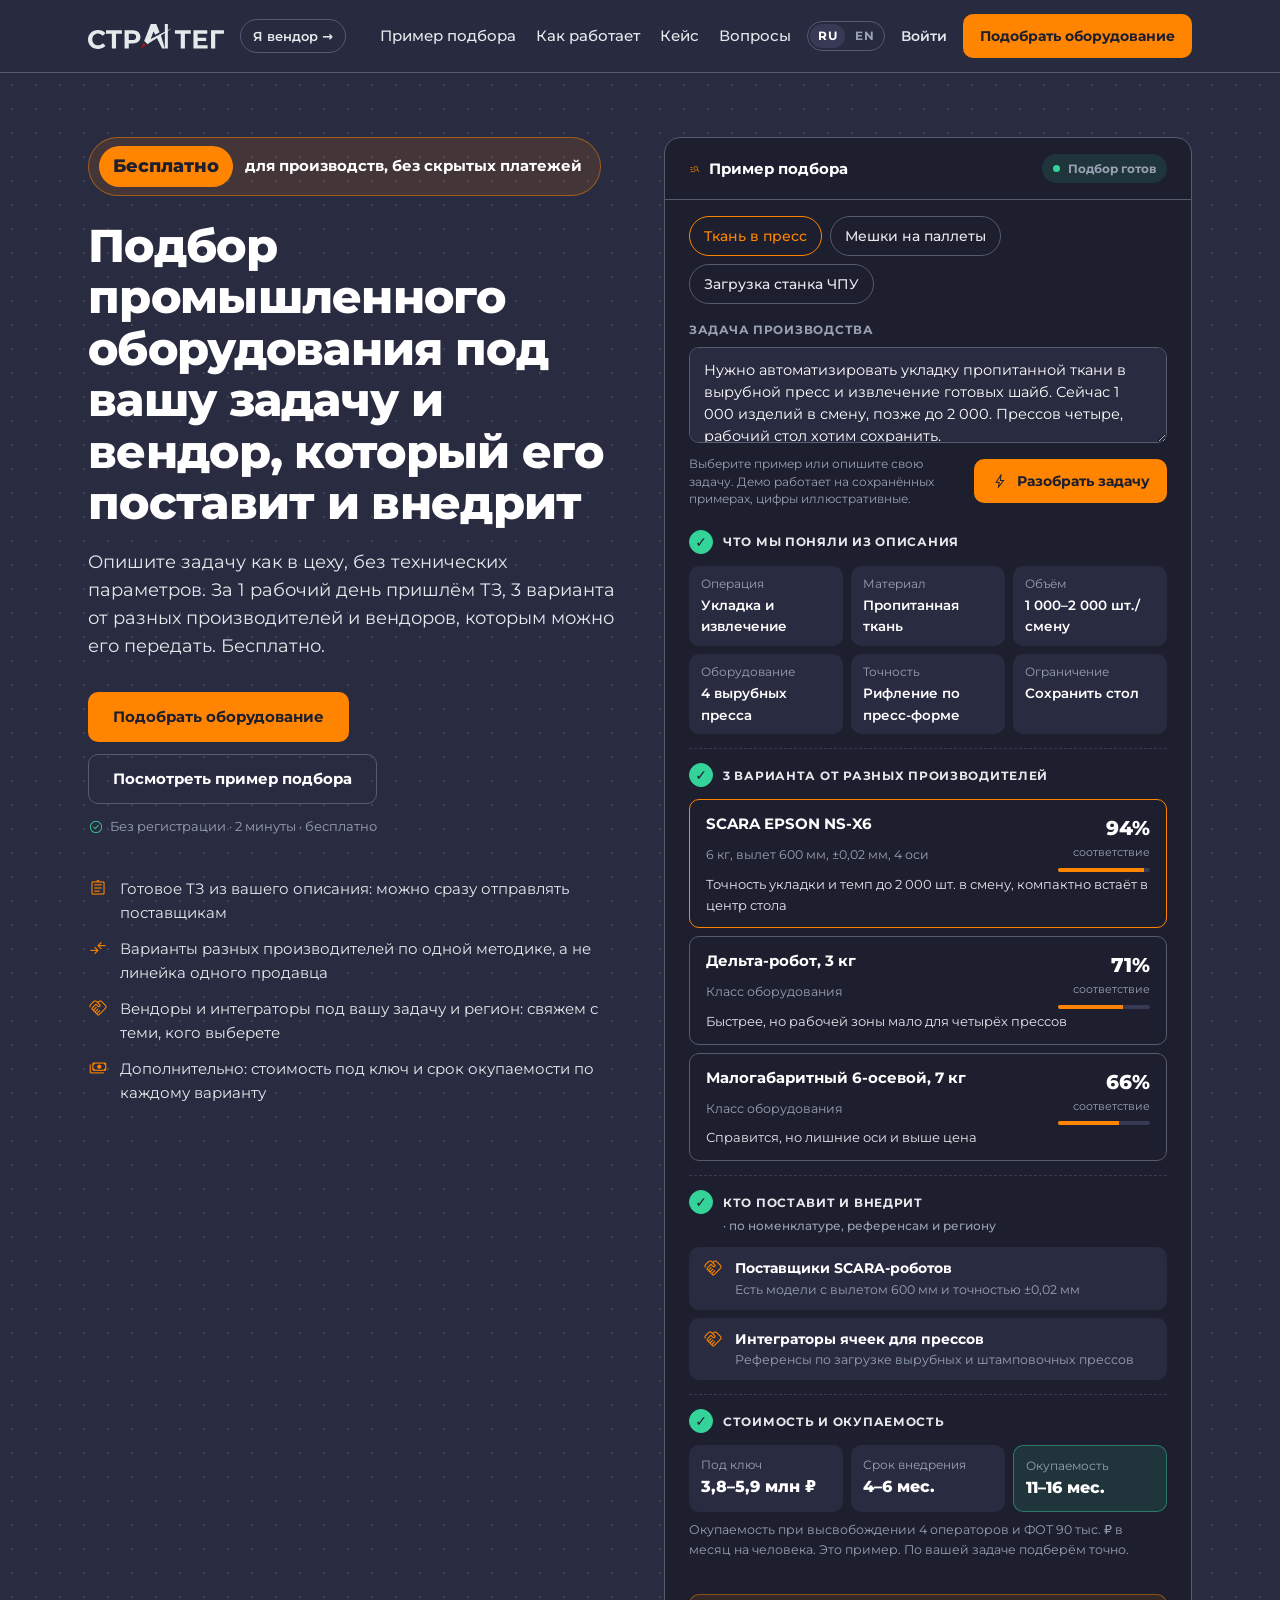
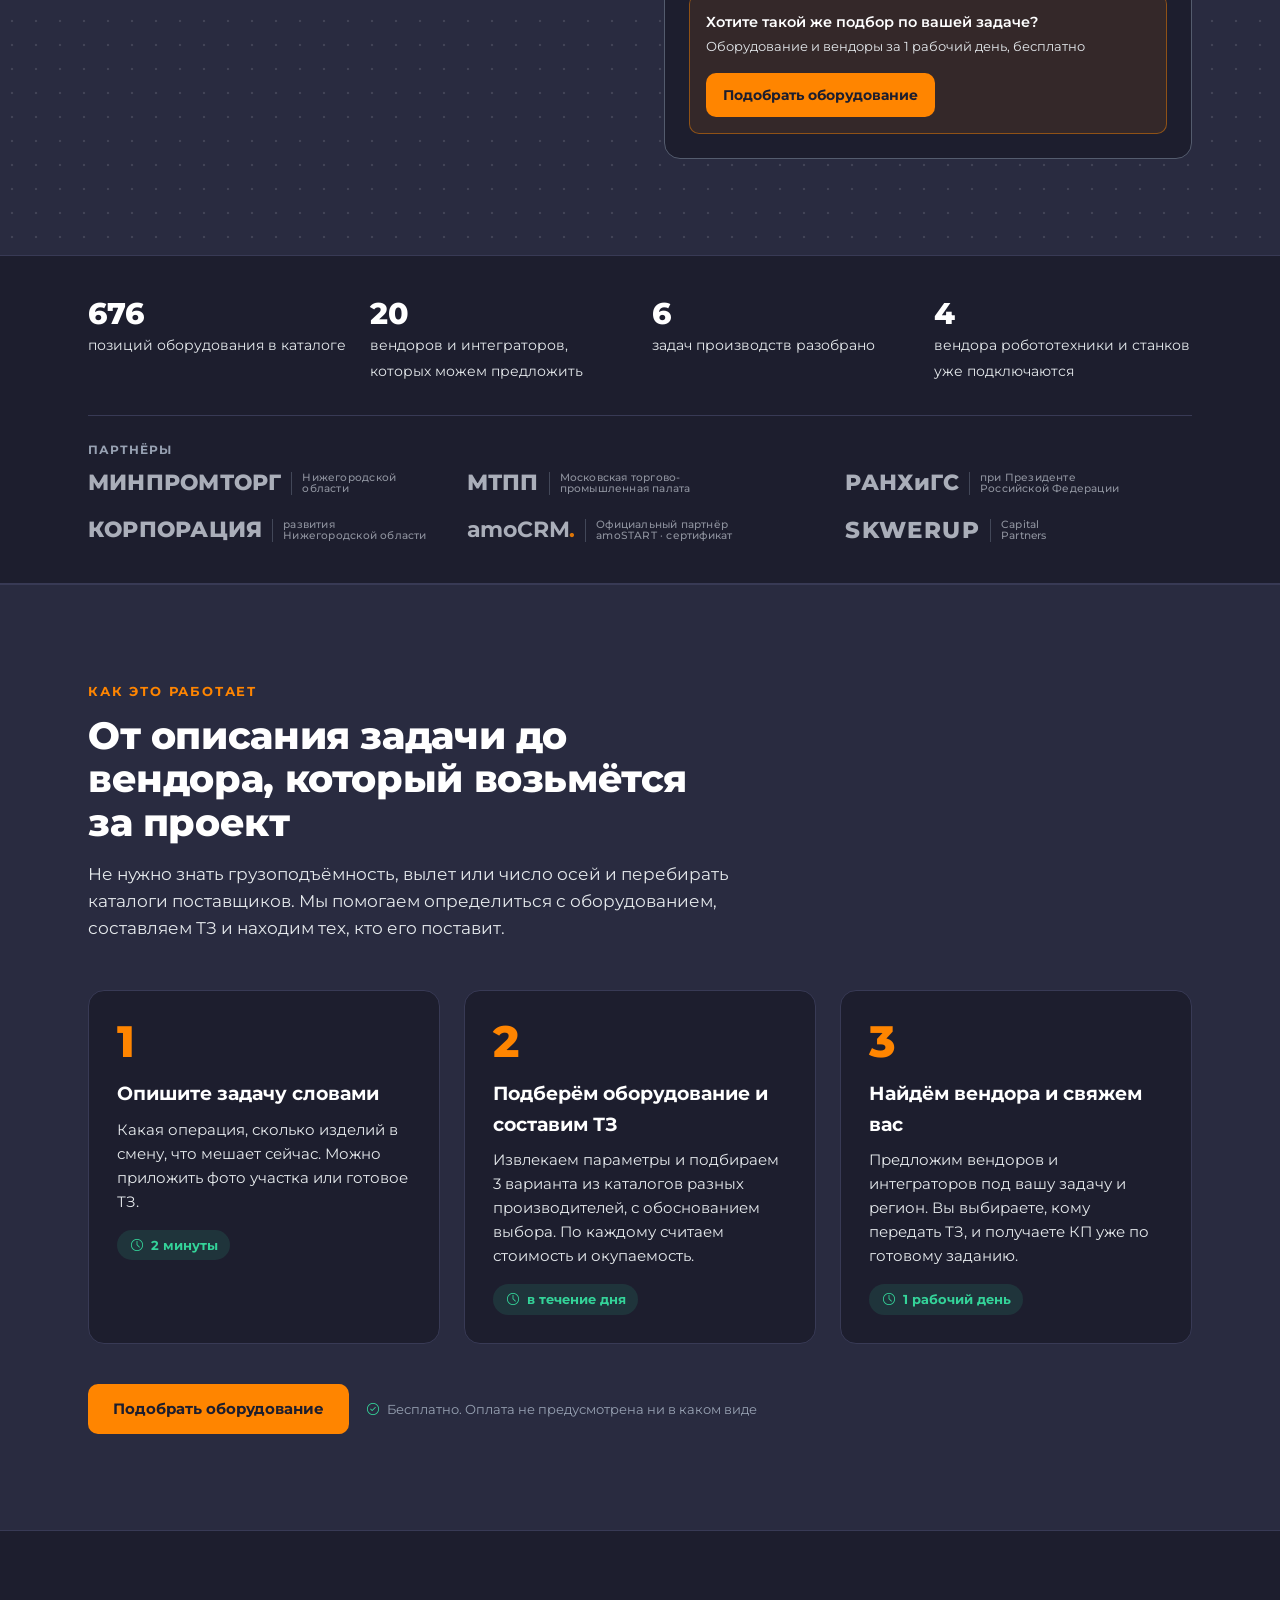
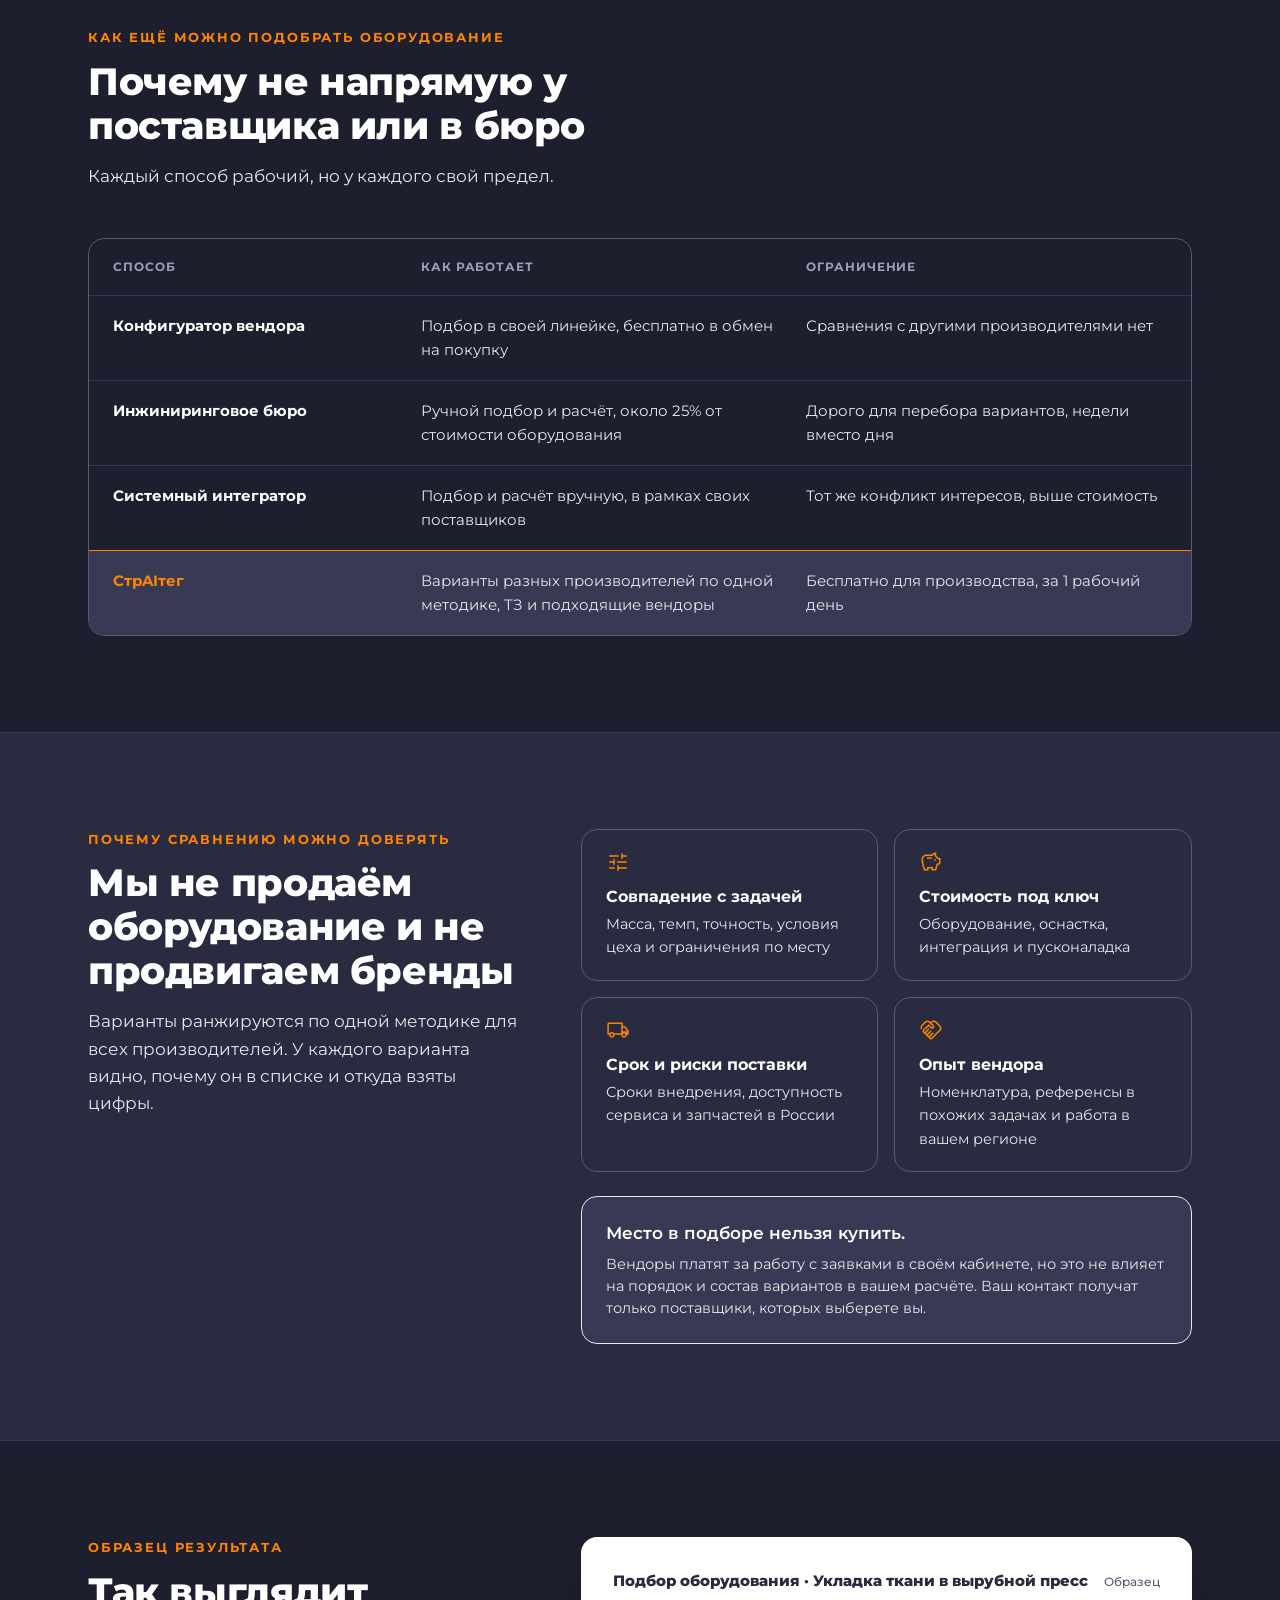
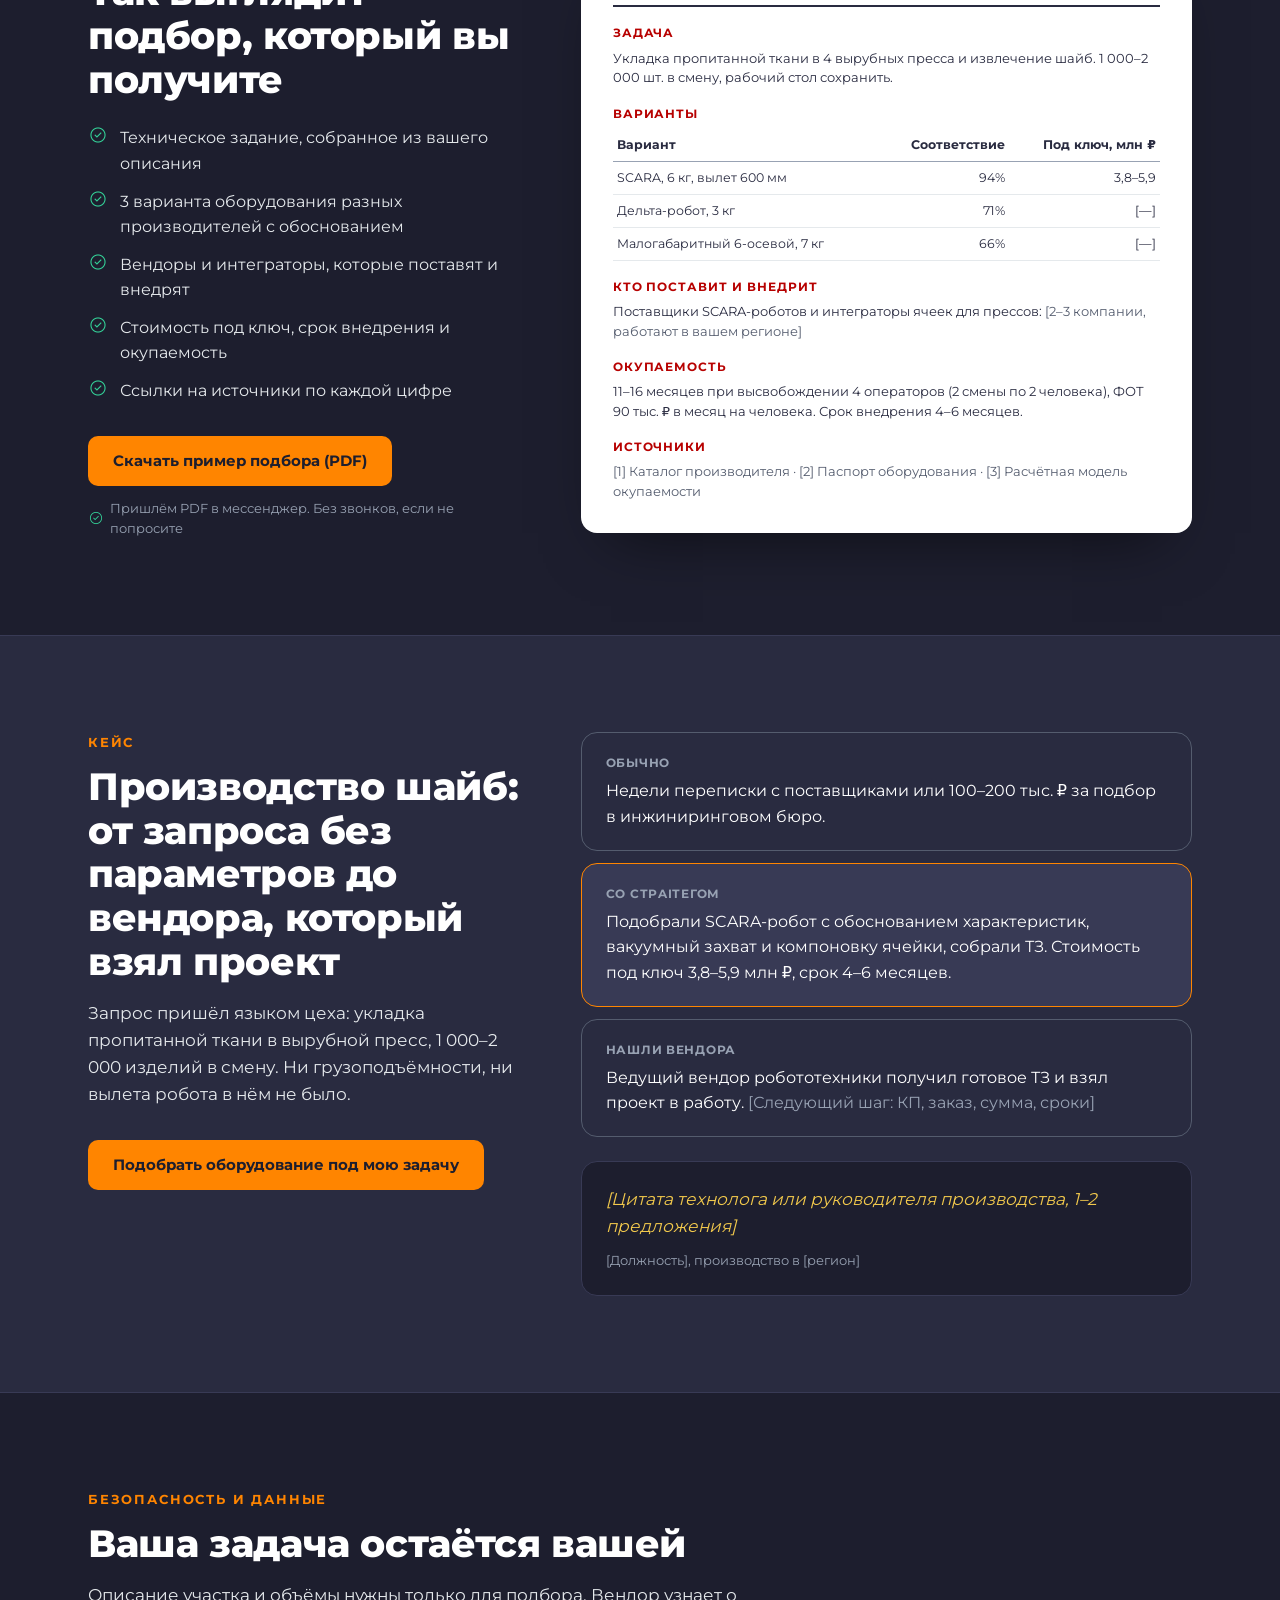
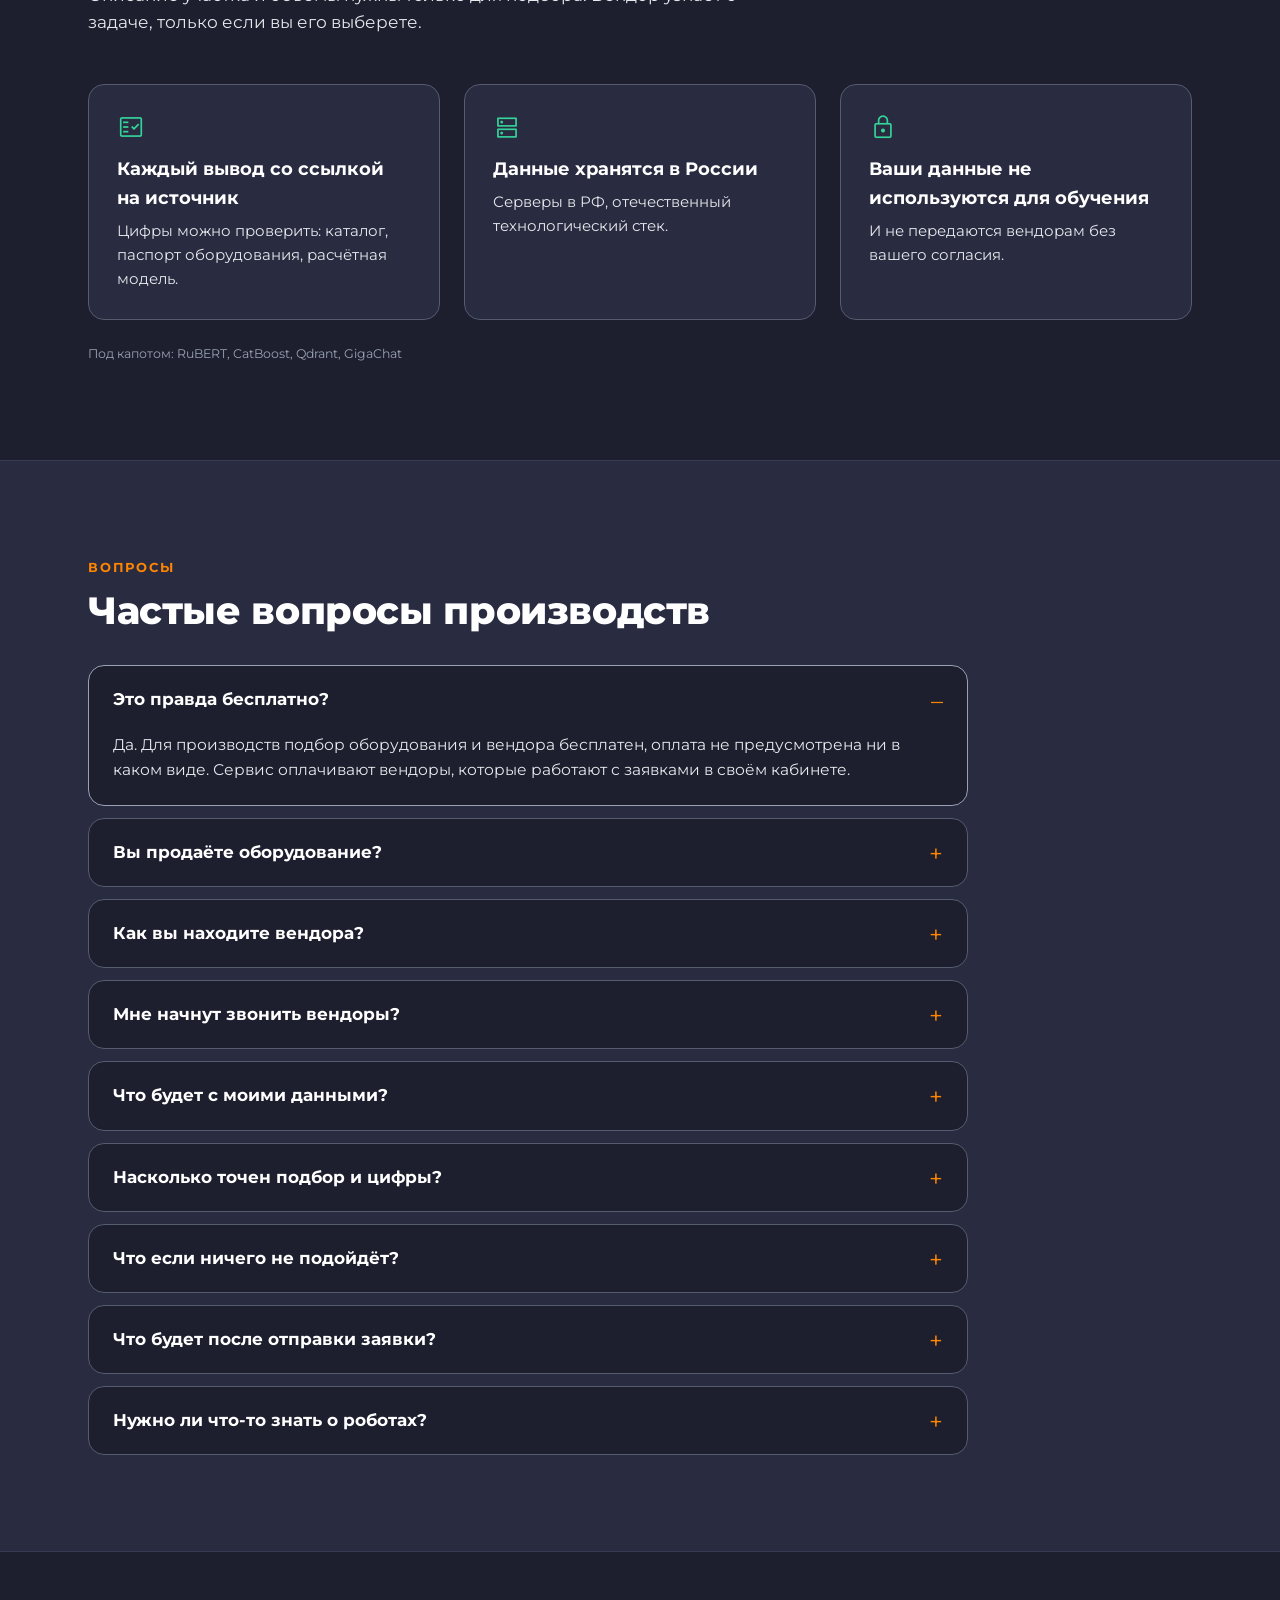
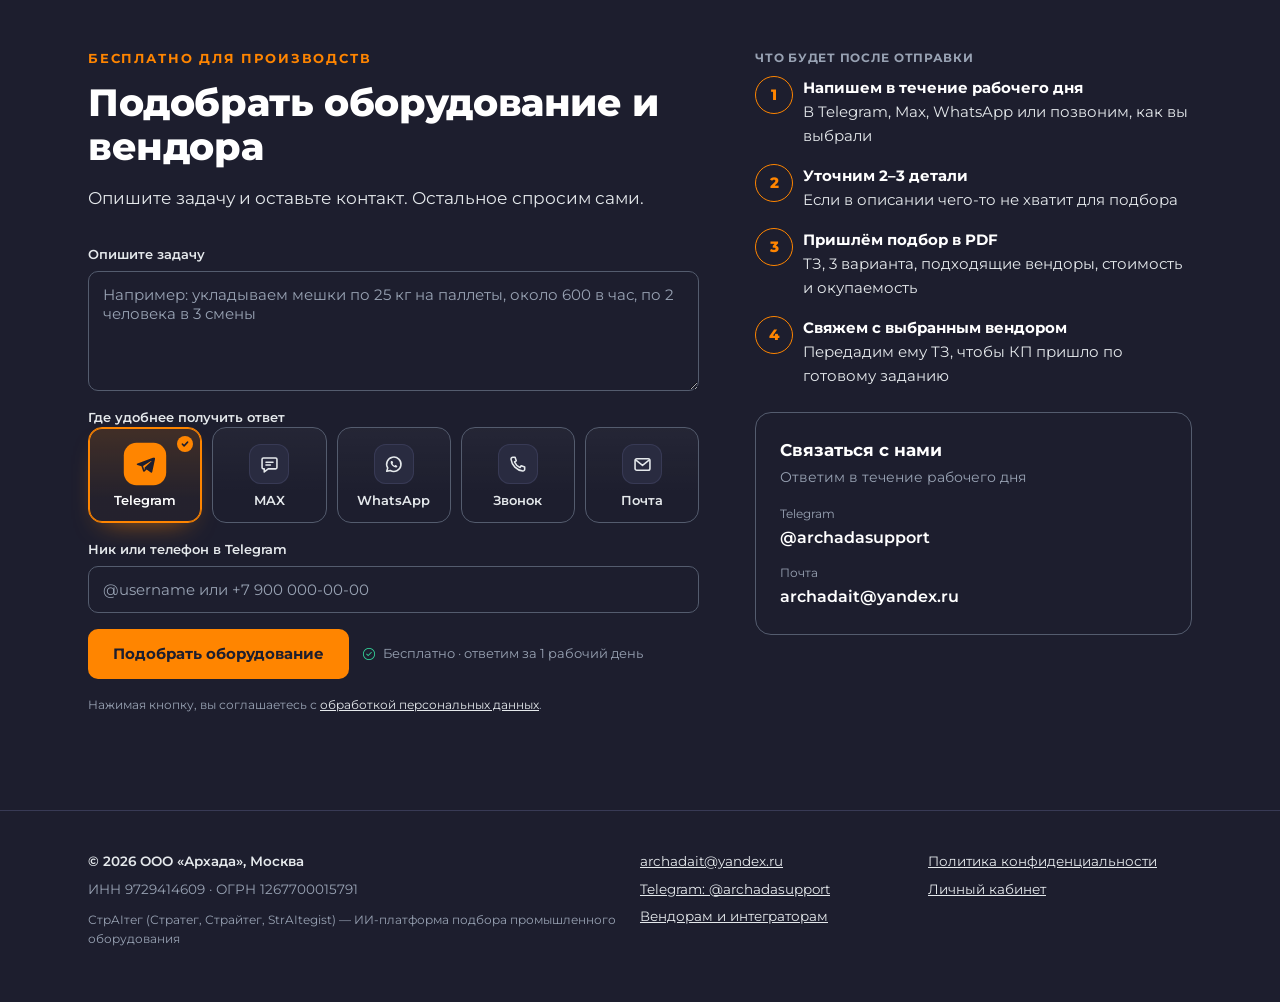
==== index.html @ ac1bef92 "Partners: Minpromtorg of Nizhny Novgorod Region; uniform logo style All six partner wordmarks share " ====
<!doctype html>
<html lang="ru">
<head>
<meta charset="utf-8">
<meta name="viewport" content="width=device-width, initial-scale=1">
<title>Подбор промышленного оборудования и поставщика бесплатно | СтрAIтег</title>
<meta name="description" content="Бесплатный подбор промышленного оборудования для производства: станки ЧПУ, промышленные роботы, линии. За 1 рабочий день пришлём ТЗ на оборудование, 3 варианта и поставщиков, которые его поставят и внедрят.">
<link rel="alternate" hreflang="ru" href="https://factory.straitegist.ru/">
<link rel="alternate" hreflang="en" href="https://factory.straitegist.ru/en/">
<link rel="alternate" hreflang="x-default" href="https://factory.straitegist.ru/">
<link rel="canonical" href="https://factory.straitegist.ru/">
<meta property="og:type" content="website">
<meta property="og:locale" content="ru_RU">
<meta property="og:site_name" content="СтрAIтег">
<meta property="og:url" content="https://factory.straitegist.ru/">
<meta property="og:title" content="Подбор промышленного оборудования и поставщика бесплатно | СтрAIтег">
<meta property="og:description" content="Бесплатный подбор промышленного оборудования для производства: станки ЧПУ, промышленные роботы, линии. За 1 рабочий день пришлём ТЗ на оборудование, 3 варианта и поставщиков, которые его поставят и внедрят.">
<meta property="og:image" content="https://factory.straitegist.ru/assets/og-plant.png">
<meta property="og:image:width" content="1200">
<meta property="og:image:height" content="630">
<meta name="twitter:card" content="summary_large_image">
<meta name="theme-color" content="#292B40">
<link rel="icon" href="/assets/favicon.svg" type="image/svg+xml">
<link rel="preconnect" href="https://fonts.googleapis.com">
<link rel="preconnect" href="https://fonts.gstatic.com" crossorigin>
<link rel="preload" href="/assets/fonts/montserrat-cyrillic-400-normal.woff2" as="font" type="font/woff2" crossorigin>
<link rel="preload" href="/assets/fonts/montserrat-cyrillic-800-normal.woff2" as="font" type="font/woff2" crossorigin>
<link rel="stylesheet" href="https://fonts.googleapis.com/css2?family=Material+Symbols+Outlined:opsz,wght,FILL,GRAD@20..48,300,0,0&display=block">
<link rel="stylesheet" href="/assets/styles.css?v=20261103h">
<script type="application/ld+json">
{"@context": "https://schema.org", "@graph": [{"@type": "Organization", "@id": "https://straitegist.ru/#org", "name": "СтрAIтег", "alternateName": ["StrAItegist", "Straitegist", "Стратег", "Страйтег", "СтрАИтег", "Стр AI тег"], "legalName": "ООО «Архада»", "url": "https://straitegist.ru/", "logo": "https://factory.straitegist.ru/assets/logo.svg", "email": "archadait@yandex.ru", "address": {"@type": "PostalAddress", "addressLocality": "Москва", "addressCountry": "RU"}}, {"@type": "WebSite", "@id": "https://factory.straitegist.ru/#site", "url": "https://factory.straitegist.ru/", "name": "СтрAIтег для производств", "inLanguage": "ru", "publisher": {"@id": "https://straitegist.ru/#org"}, "alternateName": ["СтрAIтег", "Стратег", "Страйтег", "StrAItegist"]}, {"@type": "Service", "@id": "https://factory.straitegist.ru/#service", "name": "Подбор промышленного оборудования и поставщика", "serviceType": "Подбор промышленного оборудования", "description": "По описанию задачи производства за 1 рабочий день готовим ТЗ на оборудование, 3 варианта оборудования разных производителей и вендоров, которые его поставят и внедрят. Станки ЧПУ, промышленные роботы, автоматизация и роботизация производства.", "provider": {"@id": "https://straitegist.ru/#org"}, "areaServed": {"@type": "Country", "name": "Россия"}, "audience": {"@type": "BusinessAudience", "audienceType": "Промышленные предприятия"}, "offers": {"@type": "Offer", "price": "0", "priceCurrency": "RUB", "description": "Бесплатно для производств"}, "url": "https://factory.straitegist.ru/"}, {"@type": "FAQPage", "@id": "https://factory.straitegist.ru/#faq", "mainEntity": [{"@type": "Question", "name": "Вы продаёте оборудование?", "acceptedAnswer": {"@type": "Answer", "text": "Нет. Мы не продаём оборудование и не конкурируем с поставщиками. Наша задача — помочь вам определиться с оборудованием и найти, кто его поставит."}}, {"@type": "Question", "name": "Как вы находите вендора?", "acceptedAnswer": {"@type": "Answer", "text": "Сопоставляем вашу задачу с профилями вендоров и интеграторов: номенклатурой, референсами в похожих проектах и регионом. Предлагаем подходящих, а вы выбираете, кому передать ТЗ."}}, {"@type": "Question", "name": "Мне начнут звонить вендоры?", "acceptedAnswer": {"@type": "Answer", "text": "Нет. Подбор приходит вам. Контакт получат только поставщики, которых вы сами выберете."}}, {"@type": "Question", "name": "Что будет с моими данными?", "acceptedAnswer": {"@type": "Answer", "text": "Описание задачи хранится на серверах в России и используется только для вашего подбора. Мы не используем ваши данные для обучения и не передаём их третьим лицам без вашего согласия."}}, {"@type": "Question", "name": "Насколько точен подбор и цифры?", "acceptedAnswer": {"@type": "Answer", "text": "У каждого варианта есть обоснование и ссылка на источник. Неуверенные места помечаем «Требует проверки специалистом». Стоимость и окупаемость предварительные, точная цена — в КП вендора по вашему ТЗ."}}, {"@type": "Question", "name": "Что если ничего не подойдёт?", "acceptedAnswer": {"@type": "Answer", "text": "Так и напишем, и объясним почему. Если задачу можно решить иначе, например другим классом оборудования, предложим вариант."}}, {"@type": "Question", "name": "Что будет после отправки заявки?", "acceptedAnswer": {"@type": "Answer", "text": "В течение рабочего дня напишем в выбранный мессенджер, при необходимости уточним 2–3 детали и пришлём подбор: ТЗ, 3 варианта и подходящих вендоров."}}, {"@type": "Question", "name": "Нужно ли что-то знать о роботах?", "acceptedAnswer": {"@type": "Answer", "text": "Нет. Опишите операцию так, как объяснили бы новому сотруднику: что делаем, сколько, какие ограничения. Параметры оборудования мы определим сами."}}]}]}
</script>
<!-- Яндекс.Метрика: впишите номер счётчика в YM_ID -->
<script>
window.YM_ID = 0;
if (window.YM_ID) {
  (function(m,e,t,r,i,k,a){m[i]=m[i]||function(){(m[i].a=m[i].a||[]).push(arguments)};m[i].l=1*new Date();
  for (var j = 0; j < document.scripts.length; j++) {if (document.scripts[j].src === r) { return; }}
  k=e.createElement(t),a=e.getElementsByTagName(t)[0],k.async=1,k.src=r,a.parentNode.insertBefore(k,a)})
  (window, document, "script", "https://mc.yandex.ru/metrika/tag.js", "ym");
  ym(window.YM_ID, "init", {clickmap:true, trackLinks:true, accurateTrackBounce:true, webvisor:true});
}
</script>
</head>
<body class="plant" data-audience="plant">
<div class="pg">

<header class="top">
<div class="wrap" style="position: relative">
<a class="logo" href="#top" aria-label="СтрAIтег, на главную"><img src="/assets/logo.svg" alt="СтрAIтег" width="136" height="25" style="display:block"></a>
<a class="aud" href="https://vendors.straitegist.ru/">Я вендор<span class="aud-x"> или интегратор</span> →</a>
<nav class="nav" aria-label="Разделы">
<a href="#demo">Пример подбора</a>
<a href="#how">Как работает</a>
<a href="#case">Кейс</a>
<a href="#faq">Вопросы</a>
</nav>



<div class="lang" role="group" aria-label="Язык"><a href="https://factory.straitegist.ru/" hreflang="ru" lang="ru" aria-current="page">RU</a><a href="https://factory.straitegist.ru/en/" hreflang="en" lang="en">EN</a></div>
<a class="login" href="https://straitegist.ru/?role=plant">Войти</a>
<a class="btn btn-p btn-s hd-cta" href="#lead">Подобрать оборудование</a>
<details class="burger">
<summary aria-label="Открыть меню"><span class="ic">menu</span></summary>
<div class="menu">
<a class="mlang" href="https://factory.straitegist.ru/en/" lang="en">English</a>
<a href="#demo">Пример подбора</a>
<a href="#how">Как работает</a>
<a href="#case">Кейс</a>
<a href="#faq">Вопросы</a>
<a href="https://vendors.straitegist.ru/">Я вендор или интегратор</a>
<a href="https://straitegist.ru/?role=plant">Войти в кабинет</a>
</div>
</details>
</div>
</header>

<main id="top">
<section class="hero">
<div class="wrap">
<div>
<span class="free"><b>Бесплатно</b>для производств, без скрытых платежей</span>
<h1 class="h">Подбор промышленного оборудования под вашу задачу и вендор, который его поставит и внедрит</h1>
<p class="lead">Опишите задачу как в цеху, без технических параметров. За 1 рабочий день пришлём ТЗ, 3 варианта от разных производителей и вендоров, которым можно его передать. Бесплатно.</p>
<div class="cta">
<a class="btn btn-p" href="#lead">Подобрать оборудование</a>
<a class="btn btn-g" href="#sample">Посмотреть пример подбора</a>
</div>
<p class="micro"><span class="ic">check_circle</span>Без регистрации · 2 минуты · бесплатно</p>
<ul class="ticks">
<li><span class="ic">assignment</span><span>Готовое ТЗ из вашего описания: можно сразу отправлять поставщикам</span></li>
<li><span class="ic">compare_arrows</span><span>Варианты разных производителей по одной методике, а не линейка одного продавца</span></li>
<li><span class="ic">handshake</span><span>Вендоры и интеграторы под вашу задачу и регион: свяжем с теми, кого выберете</span></li>
<li><span class="ic">payments</span><span>Дополнительно: стоимость под ключ и срок окупаемости по каждому варианту</span></li>
</ul>
</div>

<div class="card" id="demo" style="scroll-margin-top: 90px">
<div class="demo-head"><p><span class="ic">manage_search</span>Пример подбора</p><span class="status" id="demo-status" data-state="idle" aria-live="polite"><i></i><span>Готов к работе</span></span></div>
<div class="demo-in">
<div class="chips" id="chips" role="group" aria-label="Примеры">
</div>
<label class="dlbl" for="demo-task">Задача производства</label>
<textarea id="demo-task" rows="3" placeholder="Например: укладка мешков по 25 кг на паллеты, 600 мешков в час"></textarea>
<div class="demo-run"><p class="hint">Выберите пример или опишите свою задачу. Демо работает на сохранённых примерах, цифры иллюстративные.</p><button class="btn btn-p btn-s" id="demo-run" type="button"><span class="ic">bolt</span>Разобрать задачу</button></div>
<div id="demo-out" aria-live="polite"></div>
</div>
</div>
</div>
</section>

<section class="proof" aria-label="Цифры и партнёры">
<div class="wrap">
<div class="nums">
<div><strong>676</strong><span>позиций оборудования в каталоге</span></div>
<div><strong>20</strong><span>вендоров и интеграторов, которых можем предложить</span></div>
<div><strong>6</strong><span>задач производств разобрано</span></div>
<div><strong>4</strong><span>вендора робототехники и станков уже подключаются</span></div>
</div>
<div class="trust">
<small>Партнёры</small>
<ul class="plogos">
<li class="pl pl-row" title="Министерство промышленности, торговли и предпринимательства Нижегородской области"><span class="pl-a pl-xl">МИНПРОМТОРГ</span><span class="pl-b">Нижегородской<br>области</span></li>
<li class="pl pl-row" title="Московская торгово-промышленная палата"><span class="pl-a pl-xl">МТПП</span><span class="pl-b">Московская торгово-<br>промышленная палата</span></li>
<li class="pl pl-row" title="Российская академия народного хозяйства и государственной службы при Президенте РФ"><span class="pl-a pl-xl">РАНХиГС</span><span class="pl-b">при Президенте<br>Российской Федерации</span></li>
<li class="pl pl-row" title="Корпорация развития Нижегородской области"><span class="pl-a pl-xl">КОРПОРАЦИЯ</span><span class="pl-b">развития<br>Нижегородской области</span></li>
<li class="pl pl-row"><a class="pl-link" href="/assets/partners/amocrm-partner-certificate.jpg" data-lightbox="cert" title="Сертификат официального партнёра amoCRM"><span class="pl-a pl-xl pl-amo">amoCRM<i>.</i></span><span class="pl-b">Официальный партнёр<br>amoSTART · сертификат</span></a></li>
<li class="pl pl-row" title="Skwerup Capital Partners"><span class="pl-a pl-xl pl-lat">SKWERUP</span><span class="pl-b">Capital<br>Partners</span></li>
</ul>
</div>
</div>
</section>

<section class="blk" id="how" style="scroll-margin-top: 72px">
<div class="wrap">
<p class="eyebrow">Как это работает</p>
<h2 class="t">От описания задачи до вендора, который возьмётся за проект</h2>
<p class="intro">Не нужно знать грузоподъёмность, вылет или число осей и перебирать каталоги поставщиков. Мы помогаем определиться с оборудованием, составляем ТЗ и находим тех, кто его поставит.</p>
<ol class="steps">
<li><p class="n">1</p><h3>Опишите задачу словами</h3><p>Какая операция, сколько изделий в смену, что мешает сейчас. Можно приложить фото участка или готовое ТЗ.</p><span class="time"><span class="ic">schedule</span>2 минуты</span></li>
<li><p class="n">2</p><h3>Подберём оборудование и составим ТЗ</h3><p>Извлекаем параметры и подбираем 3 варианта из каталогов разных производителей, с обоснованием выбора. По каждому считаем стоимость и окупаемость.</p><span class="time"><span class="ic">schedule</span>в течение дня</span></li>
<li><p class="n">3</p><h3>Найдём вендора и свяжем вас</h3><p>Предложим вендоров и интеграторов под вашу задачу и регион. Вы выбираете, кому передать ТЗ, и получаете КП уже по готовому заданию.</p><span class="time"><span class="ic">schedule</span>1 рабочий день</span></li>
</ol>
<div class="after">
<a class="btn btn-p" href="#lead">Подобрать оборудование</a>
<p class="micro" style="margin: 0"><span class="ic">check_circle</span>Бесплатно. Оплата не предусмотрена ни в каком виде</p>
</div>
</div>
</section>

<section class="blk alt" id="compare">
<div class="wrap">
<p class="eyebrow">Как ещё можно подобрать оборудование</p>
<h2 class="t">Почему не напрямую у поставщика или в бюро</h2>
<p class="intro">Каждый способ рабочий, но у каждого свой предел.</p>
<div class="cmp">
<div><span>Способ</span><span>Как работает</span><span>Ограничение</span></div>
<div><b>Конфигуратор вендора</b><span>Подбор в своей линейке, бесплатно в обмен на покупку</span><span>Сравнения с другими производителями нет</span></div>
<div><b>Инжиниринговое бюро</b><span>Ручной подбор и расчёт, около 25% от стоимости оборудования</span><span>Дорого для перебора вариантов, недели вместо дня</span></div>
<div><b>Системный интегратор</b><span>Подбор и расчёт вручную, в рамках своих поставщиков</span><span>Тот же конфликт интересов, выше стоимость</span></div>
<div class="us"><b>СтрAIтег</b><span>Варианты разных производителей по одной методике, ТЗ и подходящие вендоры</span><span>Бесплатно для производства, за 1 рабочий день</span></div>
</div>
</div>
</section>

<section class="blk" id="fair">
<div class="wrap split">
<div>
<p class="eyebrow">Почему сравнению можно доверять</p>
<h2 class="t">Мы не продаём оборудование и не продвигаем бренды</h2>
<p class="intro" style="margin-bottom: 0">Варианты ранжируются по одной методике для всех производителей. У каждого варианта видно, почему он в списке и откуда взяты цифры.</p>
</div>
<div>
<ul class="rank">
<li><span class="ic">tune</span><b>Совпадение с задачей</b><p>Масса, темп, точность, условия цеха и ограничения по месту</p></li>
<li><span class="ic">savings</span><b>Стоимость под ключ</b><p>Оборудование, оснастка, интеграция и пусконаладка</p></li>
<li><span class="ic">local_shipping</span><b>Срок и риски поставки</b><p>Сроки внедрения, доступность сервиса и запчастей в России</p></li>
<li><span class="ic">handshake</span><b>Опыт вендора</b><p>Номенклатура, референсы в похожих задачах и работа в вашем регионе</p></li>
</ul>
<div class="pledge">Место в подборе нельзя купить.<span>Вендоры платят за работу с заявками в своём кабинете, но это не влияет на порядок и состав вариантов в вашем расчёте. Ваш контакт получат только поставщики, которых выберете вы.</span></div>
</div>
</div>
</section>

<section class="blk alt" id="sample" style="scroll-margin-top: 72px">
<div class="wrap split">
<div>
<p class="eyebrow">Образец результата</p>
<h2 class="t">Так выглядит подбор, который вы получите</h2>
<ul class="inc">
<li><span class="ic">check_circle</span><span>Техническое задание, собранное из вашего описания</span></li>
<li><span class="ic">check_circle</span><span>3 варианта оборудования разных производителей с обоснованием</span></li>
<li><span class="ic">check_circle</span><span>Вендоры и интеграторы, которые поставят и внедрят</span></li>
<li><span class="ic">check_circle</span><span>Стоимость под ключ, срок внедрения и окупаемость</span></li>
<li><span class="ic">check_circle</span><span>Ссылки на источники по каждой цифре</span></li>
</ul>
<div class="cta">
<a class="btn btn-p" href="#lead" data-goal="sample_download" data-interest="sample">Скачать пример подбора (PDF)</a>
</div>
<p class="micro"><span class="ic">check_circle</span>Пришлём PDF в мессенджер. Без звонков, если не попросите</p>
</div>
<div class="report" aria-label="Превью страницы отчёта">
<div class="rh"><span>Подбор оборудования · Укладка ткани в вырубной пресс</span><small>Образец</small></div>
<h4>Задача</h4>
<p>Укладка пропитанной ткани в 4 вырубных пресса и извлечение шайб. 1 000–2 000 шт. в смену, рабочий стол сохранить.</p>
<h4>Варианты</h4>
<table class="rt">
<thead><tr><th>Вариант</th><th class="r">Соответствие</th><th class="r">Под ключ, млн ₽</th></tr></thead>
<tbody>
<tr><td>SCARA, 6 кг, вылет 600 мм</td><td class="r">94%</td><td class="r">3,8–5,9</td></tr>
<tr><td>Дельта-робот, 3 кг</td><td class="r">71%</td><td class="r">[—]</td></tr>
<tr><td>Малогабаритный 6-осевой, 7 кг</td><td class="r">66%</td><td class="r">[—]</td></tr>
</tbody>
</table>
<h4>Кто поставит и внедрит</h4>
<p>Поставщики SCARA-роботов и интеграторы ячеек для прессов: <span style="color: #545C6E">[2–3 компании, работают в вашем регионе]</span></p>
<h4>Окупаемость</h4>
<p>11–16 месяцев при высвобождении 4 операторов (2 смены по 2 человека), ФОТ 90 тыс. ₽ в месяц на человека. Срок внедрения 4–6 месяцев.</p>
<h4>Источники</h4>
<p style="color: #545C6E">[1] Каталог производителя · [2] Паспорт оборудования · [3] Расчётная модель окупаемости</p>
</div>
</div>
</section>

<section class="blk" id="case" style="scroll-margin-top: 72px">
<div class="wrap split">
<div>
<p class="eyebrow">Кейс</p>
<h2 class="t">Производство шайб: от запроса без параметров до вендора, который взял проект</h2>
<p class="intro" style="margin-bottom: 32px">Запрос пришёл языком цеха: укладка пропитанной ткани в вырубной пресс, 1 000–2 000 изделий в смену. Ни грузоподъёмности, ни вылета робота в нём не было.</p>
<a class="btn btn-p" href="#lead">Подобрать оборудование под мою задачу</a>
</div>
<div>
<div class="ba">
<div><span>Обычно</span><p>Недели переписки с поставщиками или 100–200 тыс. ₽ за подбор в инжиниринговом бюро.</p></div>
<div class="now"><span>Со СтрAIтегом</span><p>Подобрали SCARA-робот с обоснованием характеристик, вакуумный захват и компоновку ячейки, собрали ТЗ. Стоимость под ключ 3,8–5,9 млн ₽, срок 4–6 месяцев.</p></div>
<div><span>Нашли вендора</span><p>Ведущий вендор робототехники получил готовое ТЗ и взял проект в работу. <span class="ph" style="display: inline; text-transform: none; letter-spacing: 0; font-size: 16px; font-weight: 400">[Следующий шаг: КП, заказ, сумма, сроки]</span></p></div>
</div>
<blockquote class="qt" style="margin-left: 0; margin-right: 0"><span class="ph">[Цитата технолога или руководителя производства, 1–2 предложения]</span><cite>[Должность], производство в [регион]</cite></blockquote>
</div>
</div>
</section>

<section class="blk alt" id="data">
<div class="wrap">
<p class="eyebrow">Безопасность и данные</p>
<h2 class="t">Ваша задача остаётся вашей</h2>
<p class="intro">Описание участка и объёмы нужны только для подбора. Вендор узнает о задаче, только если вы его выберете.</p>
<div class="sec">
<div><span class="ic">fact_check</span><b>Каждый вывод со ссылкой на источник</b><p>Цифры можно проверить: каталог, паспорт оборудования, расчётная модель.</p></div>
<div><span class="ic">dns</span><b>Данные хранятся в России</b><p>Серверы в РФ, отечественный технологический стек.</p></div>
<div><span class="ic">lock</span><b>Ваши данные не используются для обучения</b><p>И не передаются вендорам без вашего согласия.</p></div>
</div>
<p class="stack">Под капотом: RuBERT, CatBoost, Qdrant, GigaChat</p>
</div>
</section>

<section class="blk" id="faq" style="scroll-margin-top: 72px">
<div class="wrap">
<p class="eyebrow">Вопросы</p>
<h2 class="t">Частые вопросы производств</h2>
<div class="faq" style="margin-top: 32px">
<details open="open"><summary>Это правда бесплатно?</summary><p>Да. Для производств подбор оборудования и вендора бесплатен, оплата не предусмотрена ни в каком виде. Сервис оплачивают вендоры, которые работают с заявками в своём кабинете.</p></details>
<details><summary>Вы продаёте оборудование?</summary><p>Нет. Мы не продаём оборудование и не конкурируем с поставщиками. Наша задача — помочь вам определиться с оборудованием и найти, кто его поставит.</p></details>
<details><summary>Как вы находите вендора?</summary><p>Сопоставляем вашу задачу с профилями вендоров и интеграторов: номенклатурой, референсами в похожих проектах и регионом. Предлагаем подходящих, а вы выбираете, кому передать ТЗ.</p></details>
<details><summary>Мне начнут звонить вендоры?</summary><p>Нет. Подбор приходит вам. Контакт получат только поставщики, которых вы сами выберете.</p></details>
<details><summary>Что будет с моими данными?</summary><p>Описание задачи хранится на серверах в России и используется только для вашего подбора. Мы не используем ваши данные для обучения и не передаём их третьим лицам без вашего согласия.</p></details>
<details><summary>Насколько точен подбор и цифры?</summary><p>У каждого варианта есть обоснование и ссылка на источник. Неуверенные места помечаем «Требует проверки специалистом». Стоимость и окупаемость предварительные, точная цена — в КП вендора по вашему ТЗ.</p></details>
<details><summary>Что если ничего не подойдёт?</summary><p>Так и напишем, и объясним почему. Если задачу можно решить иначе, например другим классом оборудования, предложим вариант.</p></details>
<details><summary>Что будет после отправки заявки?</summary><p>В течение рабочего дня напишем в выбранный мессенджер, при необходимости уточним 2–3 детали и пришлём подбор: ТЗ, 3 варианта и подходящих вендоров.</p></details>
<details><summary>Нужно ли что-то знать о роботах?</summary><p>Нет. Опишите операцию так, как объяснили бы новому сотруднику: что делаем, сколько, какие ограничения. Параметры оборудования мы определим сами.</p></details>
</div>
</div>
</section>

<section class="blk alt" id="lead" style="scroll-margin-top: 72px">
<div class="wrap lead-w">
<div>
<p class="eyebrow">Бесплатно для производств</p>
<h2 class="t">Подобрать оборудование и вендора</h2>
<p class="intro" style="margin-bottom: 32px">Опишите задачу и оставьте контакт. Остальное спросим сами.</p>
<div id="step1">
<form class="f" id="lead-form" novalidate><input type="hidden" name="interest" value=""><div style="position:absolute;left:-9999px" aria-hidden="true"><label>Не заполняйте<input name="website" tabindex="-1" autocomplete="off"></label></div>
<div class="fld"><label for="p-task">Опишите задачу</label><textarea id="p-task" name="task" placeholder="Например: укладываем мешки по 25 кг на паллеты, около 600 в час, по 2 человека в 3 смены"></textarea></div>
<fieldset class="fld">
<legend>Где удобнее получить ответ</legend>
<div class="pick pick-5">
<label class="pk"><input type="radio" name="messenger" value="telegram" checked><span class="pk-c"><span class="pk-i"><svg width="21" height="21" viewBox="0 0 24 24" fill="currentColor" aria-hidden="true"><path d="M20.7 4.3 3.4 11c-1.2.5-1.2 1.2-.2 1.5l4.4 1.4 1.7 5.2c.2.6.4.8.8.8.4 0 .6-.2.9-.5l2.2-2.1 4.5 3.3c.8.5 1.4.2 1.6-.8l2.9-13.6c.3-1.2-.4-1.7-1.5-1.3Zm-11.4 9.4 8.6-5.4c.4-.3.8-.1.5.2l-7.3 6.6-.3 3.1-1.5-4.5Z"/></svg></span><span class="pk-t">Telegram</span></span></label>
<label class="pk"><input type="radio" name="messenger" value="max"><span class="pk-c"><span class="pk-i"><svg width="21" height="21" viewBox="0 0 24 24" fill="none" stroke="currentColor" stroke-width="1.8" stroke-linejoin="round" stroke-linecap="round" aria-hidden="true"><path d="M5 4.5h14a1.5 1.5 0 0 1 1.5 1.5v9.5A1.5 1.5 0 0 1 19 17h-8.5L6 20.5V17H5a1.5 1.5 0 0 1-1.5-1.5V6A1.5 1.5 0 0 1 5 4.5Z"/><path d="M8 9.5h8M8 12.5h5"/></svg></span><span class="pk-t">MAX</span></span></label>
<label class="pk"><input type="radio" name="messenger" value="whatsapp"><span class="pk-c"><span class="pk-i"><svg width="21" height="21" viewBox="0 0 24 24" aria-hidden="true"><path d="M4.3 19.7 5.4 16A8.2 8.2 0 1 1 8.3 18.8Z" fill="none" stroke="currentColor" stroke-width="1.8" stroke-linejoin="round"/><path fill="currentColor" d="M9.1 8.4c.2-.4.5-.5.8-.5h.5c.2 0 .4.1.5.4l.6 1.5c.1.2 0 .4-.1.6l-.5.6c.5 1 1.3 1.8 2.3 2.3l.6-.5c.2-.1.4-.2.6-.1l1.5.6c.3.1.4.3.4.5v.5c0 .3-.1.6-.5.8-.6.3-1.7.4-3.1-.3a7.3 7.3 0 0 1-3.5-3.5c-.6-1.3-.5-2.3-.1-2.9Z"/></svg></span><span class="pk-t">WhatsApp</span></span></label>
<label class="pk"><input type="radio" name="messenger" value="phone"><span class="pk-c"><span class="pk-i"><svg width="21" height="21" viewBox="0 0 24 24" fill="none" stroke="currentColor" stroke-width="1.8" stroke-linejoin="round" aria-hidden="true"><path d="M6.6 3.8h2.6l1.4 4-2 1.3a11.6 11.6 0 0 0 6.3 6.3l1.3-2 4 1.4V17.4a2 2 0 0 1-2.2 2A15.4 15.4 0 0 1 4.6 6a2 2 0 0 1 2-2.2Z"/></svg></span><span class="pk-t">Звонок</span></span></label>
<label class="pk"><input type="radio" name="messenger" value="email"><span class="pk-c"><span class="pk-i"><svg width="21" height="21" viewBox="0 0 24 24" fill="none" stroke="currentColor" stroke-width="1.8" stroke-linejoin="round" stroke-linecap="round" aria-hidden="true"><rect x="3.5" y="5.5" width="17" height="13" rx="2"/><path d="m4.5 7 7.5 6 7.5-6"/></svg></span><span class="pk-t">Почта</span></span></label>
</div>
</fieldset>
<div class="fld"><label for="p-contact">Телефон или ник в мессенджере</label><input id="p-contact" name="contact" autocomplete="tel" placeholder="+7 900 000-00-00 или @username"></div>
<div class="cta">
<button class="btn btn-p" type="submit">Подобрать оборудование</button>
<p class="micro" style="margin: 0"><span class="ic">check_circle</span>Бесплатно · ответим за 1 рабочий день</p>
</div>
<p class="msg" id="form-msg" role="status"></p>
<p class="consent">Нажимая кнопку, вы соглашаетесь с <a href="/privacy/">обработкой персональных данных</a>.</p>
</form>
</div>
<div id="step2" hidden>
<div class="done"><b><span class="ic">check_circle</span>Задача у нас</b><p>Напишем в течение рабочего дня. Чтобы подобрать вендоров рядом с вами, добавьте пару деталей.</p></div>
<form class="f" id="lead-form-2" novalidate>
<div class="two">
<div class="fld"><label for="p-name">Имя</label><input id="p-name" name="name" autocomplete="name"></div>
<div class="fld"><label for="p-company">Компания</label><input id="p-company" name="company" autocomplete="organization"></div>
</div>
<div class="fld"><label for="p-region">Город или регион производства</label><input id="p-region" name="region" placeholder="Например: Нижний Новгород"></div>
<div class="fld"><label for="p-role">Ваша роль</label><input id="p-role" name="role" placeholder="Главный инженер, директор по производству, технолог"></div>
<div class="cta"><button class="btn btn-g" type="submit">Дополнить заявку</button></div>
</form>
</div>
</div>
<aside>
<p class="lbl" style="margin-top: 0">Что будет после отправки</p>
<ol class="next">
<li><span><b>Напишем в течение рабочего дня</b>В Telegram, Max, WhatsApp или позвоним, как вы выбрали</span></li>
<li><span><b>Уточним 2–3 детали</b>Если в описании чего-то не хватит для подбора</span></li>
<li><span><b>Пришлём подбор в PDF</b>ТЗ, 3 варианта, подходящие вендоры, стоимость и окупаемость</span></li>
<li><span><b>Свяжем с выбранным вендором</b>Передадим ему ТЗ, чтобы КП пришло по готовому заданию</span></li>
</ol>
<div class="contact">
<h3>Связаться с нами</h3>
<p class="role">Ответим в течение рабочего дня</p>
<dl>
<div><dt>Telegram</dt><dd><a href="https://t.me/archadasupport">@archadasupport</a></dd></div>
<div><dt>Почта</dt><dd><a href="mailto:archadait@yandex.ru">archadait@yandex.ru</a></dd></div>
</dl>
</div>
</aside>
</div>
</section>
</main>

<footer class="ft">
<div class="wrap">
<div>
<p style="color: #E5E9EC; font-weight: 600">© 2026 ООО «Архада», Москва</p>
<p>ИНН 9729414609 · ОГРН 1267700015791</p>
<p class="brand-alt">СтрAIтег (Стратег, Страйтег, StrAItegist) — ИИ-платформа подбора промышленного оборудования</p>
</div>
<div>
<p><a href="mailto:archadait@yandex.ru">archadait@yandex.ru</a></p>
<p><a href="https://t.me/archadasupport">Telegram: @archadasupport</a></p>
<p><a href="https://vendors.straitegist.ru/">Вендорам и интеграторам</a></p>
</div>
<div>
<p><a href="/privacy/">Политика конфиденциальности</a></p>
<p><a href="https://straitegist.ru/?role=plant">Личный кабинет</a></p>
</div>
</div>
</footer>

<dialog class="lb" id="lightbox" aria-label="Сертификат">
<button class="lb-x" type="button" aria-label="Закрыть"><span class="ic">close</span></button>
<img alt="Сертификат официального партнёра программы amoSTART компании amoCRM, выдан ООО «Архада»" src="" width="1600" height="1236">
</dialog>
<div class="mbar"><a class="btn btn-p" href="#lead">Подобрать оборудование бесплатно</a></div>
</div>
<script src="/assets/site.js?v=20261103h" defer></script>
</body>
</html>
---- assets/styles.css ----
/* СтрAIтег — стили лендингов. Цвета и шрифты из дизайн-системы СтрAIтег. */
@font-face{font-family:Montserrat;font-style:normal;font-weight:300;font-display:swap;src:url(fonts/montserrat-cyrillic-300-normal.woff2) format('woff2');unicode-range:U+0301,U+0400-045F,U+0490-0491,U+04B0-04B1,U+2116}
@font-face{font-family:Montserrat;font-style:normal;font-weight:300;font-display:swap;src:url(fonts/montserrat-latin-300-normal.woff2) format('woff2');unicode-range:U+0000-00FF,U+0131,U+0152-0153,U+02BB-02BC,U+02C6,U+02DA,U+02DC,U+0304,U+0308,U+0329,U+2000-206F,U+2074,U+20AC,U+2122,U+2191,U+2193,U+2212,U+2215,U+FEFF,U+FFFD,U+20BD}
@font-face{font-family:Montserrat;font-style:normal;font-weight:400;font-display:swap;src:url(fonts/montserrat-cyrillic-400-normal.woff2) format('woff2');unicode-range:U+0301,U+0400-045F,U+0490-0491,U+04B0-04B1,U+2116}
@font-face{font-family:Montserrat;font-style:normal;font-weight:400;font-display:swap;src:url(fonts/montserrat-latin-400-normal.woff2) format('woff2');unicode-range:U+0000-00FF,U+0131,U+0152-0153,U+02BB-02BC,U+02C6,U+02DA,U+02DC,U+0304,U+0308,U+0329,U+2000-206F,U+2074,U+20AC,U+2122,U+2191,U+2193,U+2212,U+2215,U+FEFF,U+FFFD,U+20BD}
@font-face{font-family:Montserrat;font-style:normal;font-weight:500;font-display:swap;src:url(fonts/montserrat-cyrillic-500-normal.woff2) format('woff2');unicode-range:U+0301,U+0400-045F,U+0490-0491,U+04B0-04B1,U+2116}
@font-face{font-family:Montserrat;font-style:normal;font-weight:500;font-display:swap;src:url(fonts/montserrat-latin-500-normal.woff2) format('woff2');unicode-range:U+0000-00FF,U+0131,U+0152-0153,U+02BB-02BC,U+02C6,U+02DA,U+02DC,U+0304,U+0308,U+0329,U+2000-206F,U+2074,U+20AC,U+2122,U+2191,U+2193,U+2212,U+2215,U+FEFF,U+FFFD,U+20BD}
@font-face{font-family:Montserrat;font-style:normal;font-weight:600;font-display:swap;src:url(fonts/montserrat-cyrillic-600-normal.woff2) format('woff2');unicode-range:U+0301,U+0400-045F,U+0490-0491,U+04B0-04B1,U+2116}
@font-face{font-family:Montserrat;font-style:normal;font-weight:600;font-display:swap;src:url(fonts/montserrat-latin-600-normal.woff2) format('woff2');unicode-range:U+0000-00FF,U+0131,U+0152-0153,U+02BB-02BC,U+02C6,U+02DA,U+02DC,U+0304,U+0308,U+0329,U+2000-206F,U+2074,U+20AC,U+2122,U+2191,U+2193,U+2212,U+2215,U+FEFF,U+FFFD,U+20BD}
@font-face{font-family:Montserrat;font-style:normal;font-weight:700;font-display:swap;src:url(fonts/montserrat-cyrillic-700-normal.woff2) format('woff2');unicode-range:U+0301,U+0400-045F,U+0490-0491,U+04B0-04B1,U+2116}
@font-face{font-family:Montserrat;font-style:normal;font-weight:700;font-display:swap;src:url(fonts/montserrat-latin-700-normal.woff2) format('woff2');unicode-range:U+0000-00FF,U+0131,U+0152-0153,U+02BB-02BC,U+02C6,U+02DA,U+02DC,U+0304,U+0308,U+0329,U+2000-206F,U+2074,U+20AC,U+2122,U+2191,U+2193,U+2212,U+2215,U+FEFF,U+FFFD,U+20BD}
@font-face{font-family:Montserrat;font-style:normal;font-weight:800;font-display:swap;src:url(fonts/montserrat-cyrillic-800-normal.woff2) format('woff2');unicode-range:U+0301,U+0400-045F,U+0490-0491,U+04B0-04B1,U+2116}
@font-face{font-family:Montserrat;font-style:normal;font-weight:800;font-display:swap;src:url(fonts/montserrat-latin-800-normal.woff2) format('woff2');unicode-range:U+0000-00FF,U+0131,U+0152-0153,U+02BB-02BC,U+02C6,U+02DA,U+02DC,U+0304,U+0308,U+0329,U+2000-206F,U+2074,U+20AC,U+2122,U+2191,U+2193,U+2212,U+2215,U+FEFF,U+FFFD,U+20BD}
html{scroll-behavior:smooth;-webkit-text-size-adjust:100%}
body{margin:0;background:#292B40;color:#fff;font-family:Montserrat,system-ui,sans-serif}
a{color:#FF8500}a:hover{color:#FF9D33}
.pg{font:400 16px/1.6 Montserrat,system-ui,sans-serif;-webkit-font-smoothing:antialiased;background:#292B40;color:#fff}
.pg *{box-sizing:border-box}
.ic{font-family:"Material Symbols Outlined";font-weight:300;font-style:normal;font-size:20px;line-height:1;display:inline-block;vertical-align:middle;-webkit-font-feature-settings:"liga";font-feature-settings:"liga"}
.wrap{max-width:1200px;margin:0 auto;padding:0 48px}
.top{position:sticky;top:0;z-index:20;background:rgba(41,43,64,.95);border-bottom:1px solid #545C6E}
.top .wrap{display:flex;align-items:center;gap:24px;height:72px}
.logo{display:inline-flex;align-items:flex-end;font-weight:800;font-size:22px;letter-spacing:.02em;line-height:1;color:#fff;text-decoration:none}
.logo:hover{color:#fff}
.logo .ai{position:relative;margin:0 1px}
.logo .ai:before{content:"";position:absolute;left:-7px;bottom:-1px;border-left:4px solid transparent;border-right:5px solid transparent;border-bottom:9px solid #B70100;transform:rotate(28deg)}
.aud{font-size:13px;font-weight:600;color:#E5E9EC;border:1px solid #545C6E;border-radius:999px;padding:6px 12px;text-decoration:none;white-space:nowrap}
.aud:hover{color:#fff;border-color:#98A2B3}
.nav{display:flex;gap:24px;margin-left:auto}
.nav a{color:#E5E9EC;text-decoration:none;font-weight:500;font-size:15px}
.nav a:hover{color:#fff}
.btn{display:inline-flex;align-items:center;justify-content:center;gap:8px;border-radius:10px;font:700 15px/1.2 Montserrat,sans-serif;padding:15px 24px;text-decoration:none;cursor:pointer;border:1px solid transparent;min-height:48px;text-align:center}
.btn-p{background:#FF8500;color:#1D1E2E}.btn-p:hover{background:#FF9D33;color:#1D1E2E}
.btn-g{border-color:#545C6E;color:#fff;background:transparent}.btn-g:hover{border-color:#98A2B3;color:#fff}
.btn-s{padding:10px 16px;font-size:14px;min-height:44px}
.login{color:#E5E9EC;text-decoration:none;font-weight:600;font-size:14px}
.login:hover{color:#fff}
.burger{display:none;margin-left:auto}
.burger summary{list-style:none;cursor:pointer;width:44px;height:44px;display:grid;place-items:center;border:1px solid #545C6E;border-radius:10px;color:#fff}
.burger summary::-webkit-details-marker{display:none}
.burger .menu{position:absolute;left:0;right:0;top:72px;background:#1D1E2E;border-bottom:1px solid #545C6E;padding:16px 24px 24px;display:grid;gap:4px}
.burger .menu a{color:#fff;text-decoration:none;font-weight:600;padding:12px 0;border-bottom:1px solid #383A55}
.hero{padding:64px 0 96px;background-image:radial-gradient(rgba(229,233,236,.13) 1.2px,transparent 1.6px);background-size:24px 24px}
.hero .wrap{display:grid;grid-template-columns:minmax(0,6fr) minmax(0,6fr);gap:48px;align-items:start}
.free{display:inline-flex;align-items:center;gap:12px;background:rgba(255,133,0,.12);border:1px solid rgba(255,133,0,.5);border-radius:999px;padding:8px 18px 8px 10px;font-weight:700;font-size:15px;color:#fff}
.free b{background:#FF8500;color:#1D1E2E;border-radius:999px;padding:6px 14px;font-size:18px;font-weight:800}
h1.h{font-weight:800;font-size:46px;line-height:1.12;letter-spacing:-.015em;margin:24px 0 20px}
.lead{font-size:18px;line-height:1.55;color:#E5E9EC;margin:0 0 32px;max-width:34em}
.cta{display:flex;flex-wrap:wrap;gap:12px;align-items:center}
.micro{font-size:13px;color:#98A2B3;margin:12px 0 0;display:flex;gap:6px;align-items:center}
.micro .ic{font-size:16px;color:#34D399}
.ticks{list-style:none;padding:0;margin:40px 0 0;display:grid;gap:12px;color:#E5E9EC;font-size:15px}
.ticks li{display:flex;gap:12px;align-items:flex-start}
.ticks .ic{color:#FF8500;font-size:20px;margin-top:1px}
.card{background:#1D1E2E;border:1px solid #545C6E;border-radius:16px}
.demo-head{display:flex;align-items:center;justify-content:space-between;gap:12px;padding:16px 24px;border-bottom:1px solid #545C6E}
.demo-head p{margin:0;font-weight:700;font-size:15px}
.demo-head span{font-size:12px;color:#98A2B3}
.demo-in{padding:16px 24px 24px}
.chips{display:flex;flex-wrap:wrap;gap:8px;margin:0 0 16px}
.chip{background:transparent;border:1px solid #545C6E;color:#E5E9EC;border-radius:999px;padding:9px 14px;font:500 14px Montserrat,sans-serif;cursor:pointer;min-height:40px}
.chip:hover{border-color:#98A2B3}
.chip.on{border-color:#FF8500;color:#FF8500}
.quote-task{background:#292B40;border-radius:10px;padding:12px 16px;font-size:14px;color:#E5E9EC;margin:0 0 16px}
.quote-task small{display:block;font-size:12px;color:#98A2B3;margin-bottom:4px}
.lbl{font-size:12px;font-weight:700;letter-spacing:.06em;text-transform:uppercase;color:#98A2B3;margin:20px 0 8px}
.params{display:grid;grid-template-columns:repeat(3,minmax(0,1fr));gap:8px;margin:0}
.params div{background:#292B40;border-radius:10px;padding:8px 12px}
.params dt{font-size:12px;color:#98A2B3}
.params dd{margin:2px 0 0;font-size:13.5px;font-weight:600}
.opts{list-style:none;padding:0;margin:0;display:grid;gap:8px}
.opt{display:grid;grid-template-columns:minmax(0,1fr) 92px;gap:2px 16px;padding:12px 16px;border:1px solid #545C6E;border-radius:10px}
.opt.best{border-color:#FF8500}
.opt b{font-size:15px}
.opt .spec{font-size:12.5px;color:#98A2B3}
.opt .why{font-size:13px;color:#E5E9EC;grid-column:1/-1}
.fit{grid-row:1/3;grid-column:2;text-align:right}
.fit strong{font-size:20px;font-weight:800}
.fit small{display:block;font-size:11px;color:#98A2B3}
.bar{height:4px;background:#383A55;border-radius:4px;margin-top:6px;overflow:hidden}
.bar span{display:block;height:100%;background:#FF8500}
.econ{display:grid;grid-template-columns:repeat(3,minmax(0,1fr));gap:8px}
.econ div{background:#292B40;border-radius:10px;padding:10px 12px}
.econ span{display:block;font-size:12px;color:#98A2B3}
.econ strong{font-size:16px;font-weight:800}
.econ .pay{background:rgba(52,211,153,.12);border:1px solid rgba(52,211,153,.45)}
.note{font-size:12.5px;color:#98A2B3;margin:8px 0 0}
.plaque{display:flex;align-items:center;justify-content:space-between;gap:16px;flex-wrap:wrap;background:rgba(255,133,0,.1);border:1px solid rgba(255,133,0,.45);border-radius:10px;padding:16px;margin-top:20px}
.plaque p{margin:0;font-size:14.5px;font-weight:600}
.plaque p span{display:block;font-weight:400;color:#E5E9EC;font-size:13px;margin-top:2px}
.proof{background:#1D1E2E;border-top:1px solid #383A55;border-bottom:1px solid #383A55;padding:40px 0}
.nums{display:grid;grid-template-columns:repeat(4,minmax(0,1fr));gap:24px}
.nums strong{display:block;font-size:30px;font-weight:800;line-height:1.2}
.nums span{font-size:14px;color:#E5E9EC}
.ph{color:#F2C94C}
.trust{display:flex;flex-wrap:wrap;align-items:center;gap:12px 40px;margin-top:32px;padding-top:24px;border-top:1px solid #383A55}
.trust small{font-size:12px;font-weight:700;letter-spacing:.08em;text-transform:uppercase;color:#98A2B3}
.trust > span{font-weight:700;font-size:17px;color:#E5E9EC;letter-spacing:.01em}
section.blk{padding:96px 0;border-top:1px solid #383A55}
section.alt{background:#1D1E2E}
.eyebrow{font-size:13px;font-weight:700;letter-spacing:.14em;text-transform:uppercase;color:#FF8500;margin:0 0 12px}
h2.t{font-weight:800;font-size:38px;line-height:1.15;letter-spacing:-.01em;margin:0 0 16px;max-width:24ch}
.intro{color:#E5E9EC;font-size:17px;max-width:40em;margin:0 0 48px}
.steps{list-style:none;padding:0;margin:0;display:grid;grid-template-columns:repeat(3,minmax(0,1fr));gap:24px}
.steps li{background:#1D1E2E;border:1px solid #383A55;border-radius:16px;padding:28px}
.steps .n{font-weight:800;font-size:44px;line-height:1;color:#FF8500;margin:0 0 16px}
.steps h3{font-size:19px;margin:0 0 8px}
.steps p{margin:0;color:#E5E9EC;font-size:15px}
.time{display:inline-flex;align-items:center;gap:6px;margin-top:16px;font-size:13px;font-weight:700;color:#34D399;background:rgba(52,211,153,.12);border-radius:999px;padding:5px 12px}
.time .ic{font-size:16px}
.after{display:flex;align-items:center;gap:16px;flex-wrap:wrap;margin-top:40px}
.split{display:grid;grid-template-columns:minmax(0,5fr) minmax(0,7fr);gap:56px;align-items:start}
.rank{list-style:none;padding:0;margin:0;display:grid;grid-template-columns:repeat(2,minmax(0,1fr));gap:16px}
.rank li{border:1px solid #545C6E;border-radius:16px;padding:20px 24px}
.rank .ic{color:#FF8500;font-size:24px;margin-bottom:10px;display:block}
.rank b{display:block;font-size:16px;margin-bottom:4px}
.rank p{margin:0;font-size:14.5px;color:#E5E9EC}
.pledge{margin-top:24px;background:#383A55;border:1px solid #E5E9EC;border-radius:16px;padding:24px;font-size:17px;font-weight:600;line-height:1.5}
.pledge span{display:block;font-size:14.5px;font-weight:400;color:#E5E9EC;margin-top:8px}
.report{background:#fff;color:#292B40;border-radius:16px;padding:32px;box-shadow:0 30px 60px -30px rgba(0,0,0,.6)}
.report .rh{display:flex;justify-content:space-between;align-items:center;border-bottom:2px solid #292B40;padding-bottom:12px;margin-bottom:16px;font-weight:800;font-size:15px}
.report .rh small{font-weight:500;color:#545C6E;font-size:12px}
.report h4{margin:16px 0 6px;font-size:12px;letter-spacing:.08em;text-transform:uppercase;color:#B70100}
.report p{margin:0;font-size:13px;line-height:1.5}
.rt{width:100%;border-collapse:collapse;font-size:12.5px}
.rt th{text-align:left;font-weight:700;border-bottom:1px solid #98A2B3;padding:6px 4px}
.rt td{border-bottom:1px solid #E5E9EC;padding:6px 4px}
.rt td.r,.rt th.r{text-align:right}
.inc{list-style:none;padding:0;margin:24px 0 32px;display:grid;gap:12px}
.inc li{display:flex;gap:12px;color:#E5E9EC}
.inc .ic{color:#34D399}
.ba{display:grid;gap:12px}
.ba > div{border:1px solid #545C6E;border-radius:16px;padding:20px 24px}
.ba > div.now{background:#383A55;border-color:#FF8500}
.ba span{display:block;font-size:12px;letter-spacing:.06em;text-transform:uppercase;color:#98A2B3;font-weight:700;margin-bottom:6px}
.ba p{margin:0;font-size:16px}
.qt{margin:24px 0 0;padding:24px;border-radius:16px;background:#1D1E2E;border:1px solid #383A55;font-size:17px;font-style:italic;color:#E5E9EC}
.qt cite{display:block;margin-top:10px;font-style:normal;font-size:13px;color:#98A2B3}
.sec{display:grid;grid-template-columns:repeat(3,minmax(0,1fr));gap:24px}
.sec div{background:#292B40;border:1px solid #545C6E;border-radius:16px;padding:28px}
.sec .ic{font-size:28px;color:#34D399;margin-bottom:14px;display:block}
.sec b{display:block;font-size:18px;margin-bottom:6px}
.sec p{margin:0;color:#E5E9EC;font-size:15px}
.stack{margin:24px 0 0;font-size:12.5px;color:#98A2B3}
.faq{display:grid;gap:12px;max-width:880px}
.faq details{border:1px solid #545C6E;border-radius:16px;background:#1D1E2E}
.faq details[open]{border-color:#98A2B3}
.faq summary{cursor:pointer;list-style:none;padding:20px 56px 20px 24px;font-weight:700;font-size:17px;position:relative}
.faq summary::-webkit-details-marker{display:none}
.faq summary:after{content:"+";position:absolute;right:24px;top:16px;font-size:24px;font-weight:400;color:#FF8500}
.faq details[open] summary:after{content:"–"}
.faq p{margin:0;padding:0 24px 22px;color:#E5E9EC;font-size:15.5px}
.lead-w{display:grid;grid-template-columns:minmax(0,7fr) minmax(0,5fr);gap:56px;align-items:start}
form.f{display:grid;gap:16px}
.fld{display:grid;gap:6px}
.fld label,.fld legend{font-size:13px;font-weight:600;color:#E5E9EC;padding:0}
.fld input,.fld textarea{width:100%;background:#1D1E2E;border:1px solid #545C6E;border-radius:10px;color:#fff;padding:13px 14px;font:400 15px Montserrat,sans-serif}
.fld textarea{min-height:120px;resize:vertical}
.fld input:focus,.fld textarea:focus{outline:2px solid #FF8500;outline-offset:1px}
.fld input::placeholder,.fld textarea::placeholder{color:#98A2B3}
fieldset.fld{border:0;margin:0;padding:0}
.seg{display:flex;gap:8px;flex-wrap:wrap}
.seg label{display:flex;align-items:center;gap:8px;border:1px solid #545C6E;border-radius:999px;padding:9px 14px;cursor:pointer;color:#fff;font-size:14px;font-weight:500;min-height:40px}
.seg input{width:auto;margin:0;accent-color:#FF8500}
.consent{font-size:12px;color:#98A2B3;margin:0}
.consent a{color:#E5E9EC}
.two{display:grid;grid-template-columns:1fr 1fr;gap:16px}
.done{background:rgba(52,211,153,.1);border:1px solid rgba(52,211,153,.45);border-radius:16px;padding:20px 24px;margin-bottom:24px}
.done b{display:flex;gap:8px;align-items:center;font-size:17px}
.done .ic{color:#34D399}
.done p{margin:6px 0 0;color:#E5E9EC;font-size:14.5px}
.next{list-style:none;padding:0;margin:0 0 24px;display:grid;gap:16px;counter-reset:n}
.next li{display:grid;grid-template-columns:36px 1fr;gap:12px;counter-increment:n;color:#E5E9EC;font-size:15px}
.next li:before{content:counter(n);width:36px;height:36px;border-radius:999px;border:1px solid #FF8500;color:#FF8500;font-weight:800;display:grid;place-items:center}
.next b{color:#fff;display:block}
.contact{border:1px solid #545C6E;border-radius:16px;padding:24px}
.contact h3{margin:0 0 2px;font-size:17px}
.contact .role{margin:0 0 16px;color:#98A2B3;font-size:14px}
.contact dl{margin:0;display:grid;gap:12px}
.contact dt{font-size:12px;color:#98A2B3}
.contact dd{margin:2px 0 0;font-weight:600}
.contact dd a{color:#fff;text-decoration:none}
.contact dd a:hover{color:#FF8500}
footer.ft{border-top:1px solid #383A55;background:#1D1E2E;padding:40px 0 48px;color:#98A2B3;font-size:13.5px}
footer.ft .wrap{display:grid;grid-template-columns:minmax(0,2fr) minmax(0,1fr) minmax(0,1fr);gap:24px}
footer.ft a{color:#E5E9EC}
footer.ft p{margin:0 0 6px}
footer.ft .brand-alt{font-size:12px;color:#98A2B3;margin-top:10px}
.vend{list-style:none;padding:0;margin:0;display:grid;gap:8px}
.vend li{display:flex;gap:12px;align-items:flex-start;background:#292B40;border-radius:10px;padding:10px 14px;font-size:14px}
.vend .ic{color:#FF8500;margin-top:1px}
.vend b{display:block;font-size:14px}
.vend span.w{display:block;font-size:12.5px;color:#98A2B3}
.sub2{font-size:12px;color:#98A2B3;font-weight:500;text-transform:none;letter-spacing:0}
.cmp{display:grid;border:1px solid #545C6E;border-radius:16px;overflow:hidden}
.cmp > div{display:grid;grid-template-columns:minmax(0,1.1fr) minmax(0,1.4fr) minmax(0,1.4fr);gap:24px;padding:18px 24px;border-top:1px solid #383A55;font-size:15px;color:#E5E9EC}
.cmp > div:first-child{border-top:0;font-size:12px;font-weight:700;letter-spacing:.08em;text-transform:uppercase;color:#98A2B3}
.cmp b{color:#fff}
.cmp > div.us{background:#383A55;border-top:1px solid #FF8500}
.cmp > div.us b{color:#FF8500}
.mbar{display:none}
@media (max-width:1000px){
.cmp > div{grid-template-columns:1fr;gap:4px}
.cmp > div:first-child{display:none}
.hero .wrap,.split,.lead-w{grid-template-columns:1fr;gap:40px}
.nums{grid-template-columns:1fr 1fr}
.steps,.sec{grid-template-columns:1fr}
.nav{display:none}
.burger{display:block}
.top .hd-cta{display:none}
}
@media (max-width:640px){
.wrap{padding:0 16px}
h1.h{font-size:31px}
h2.t{font-size:28px}
.lead{font-size:16.5px}
.hero{padding:32px 0 64px}
section.blk{padding:64px 0}
.params{grid-template-columns:1fr 1fr}
.econ,.rank,.two{grid-template-columns:1fr}
.demo-in,.demo-head{padding-left:16px;padding-right:16px}
.aud{display:none}
.login{display:none}
.burger .menu{top:72px}
footer.ft .wrap{grid-template-columns:1fr}
.mbar{display:flex;position:fixed;left:0;right:0;bottom:0;z-index:30;padding:10px 16px;background:rgba(29,30,46,.97);border-top:1px solid #545C6E}
.mbar .btn{width:100%}
.pg{padding-bottom:72px}
}

/* ---------- Дополнения: страница вендоров ---------- */
.badge{display:inline-flex;align-items:center;gap:8px;border:1px solid #545C6E;border-radius:999px;padding:7px 14px;font-weight:600;font-size:13.5px;color:#E5E9EC}
.badge .ic{font-size:18px;color:#FF8500}
h1.h em{font-style:normal;color:#FF8500}
.demo-head p{display:flex;gap:8px;align-items:center}
.demo-head .ic{color:#FF8500}
.st{display:inline-flex;align-items:center;gap:6px;font-size:12px;font-weight:700;color:#34D399;background:rgba(52,211,153,.12);border-radius:999px;padding:4px 10px}
.demo-head span.st{color:#34D399}
.tag{display:inline-block;font-size:11px;font-weight:700;color:#1D1E2E;background:#FF8500;border-radius:999px;padding:2px 8px;margin-left:8px;vertical-align:2px}
.files{display:flex;flex-wrap:wrap;gap:8px;margin:0;padding:0;list-style:none}
.files li{display:inline-flex;align-items:center;gap:6px;border:1px solid #545C6E;border-radius:999px;padding:6px 12px;font-size:13px;color:#E5E9EC}
.files .ic{font-size:16px;color:#34D399}
.nums small{display:block;font-size:12px;color:#98A2B3;margin-top:4px}
.vendor .trust small{width:100%}
.vals{display:grid;grid-template-columns:repeat(2,minmax(0,1fr));gap:24px}
.vals div{background:#292B40;border:1px solid #545C6E;border-radius:16px;padding:28px}
.vals .ic{font-size:28px;color:#FF8500;margin-bottom:14px;display:block}
.vals b{display:block;font-size:19px;margin-bottom:8px}
.vals p{margin:0;color:#E5E9EC;font-size:15px}
.prices{display:grid;grid-template-columns:repeat(3,minmax(0,1fr));gap:24px}
.prices > div{border:1px solid #545C6E;border-radius:16px;padding:28px;background:#292B40}
.prices > div.pilot{border-color:#FF8500;background:#383A55}
.prices h3{margin:0 0 12px;font-size:15px;font-weight:700;color:#E5E9EC}
.prices .sum{font-size:32px;font-weight:800;line-height:1.15;margin:0}
.prices .sum small{display:block;font-size:14px;font-weight:500;color:#E5E9EC;margin-top:6px}
.prices ul{list-style:none;padding:0;margin:20px 0 0;display:grid;gap:10px;font-size:14.5px;color:#E5E9EC}
.prices li{display:flex;gap:8px}
.prices li .ic{font-size:18px;color:#34D399;margin-top:2px}
.vendor .qt{background:#292B40}
.vendor .fld textarea{min-height:96px}

/* ---------- Сообщения формы ---------- */
.msg{margin:0;font-size:14px}
.msg:empty{display:none}
.msg.err{color:#FF5C5C}
.msg.ok{color:#34D399}
.btn[disabled]{opacity:.4;cursor:not-allowed}
[hidden]{display:none!important}
/* Иконка не «разъезжается» текстом, пока шрифт иконок не загрузился */
.ic{width:1em;height:1em;overflow:hidden;white-space:nowrap;flex:none}

/* ---------- Шапка: пункты не переносятся на вторую строку ---------- */
.top .wrap > *{flex:none}
.nav a,.login,.top .hd-cta,.aud{white-space:nowrap}
.top .wrap{gap:16px}
.nav{gap:20px}
.aud-x{display:none}
@media (max-width:1240px){
.nav,.top .hd-cta{display:none}
.burger{display:block;margin-left:0}
.top .login{margin-left:auto}
}
@media (max-width:640px){
.burger{margin-left:auto}
}

/* ---------- Ситуация на рынке ---------- */
.market{max-width:820px;margin:0 0 32px}
.market h2.t{font-size:30px;margin:0 0 12px}
.market p:last-child{margin:0;color:#E5E9EC;font-size:16px}
@media (max-width:640px){.market h2.t{font-size:24px}}

/* ---------- Логотипы партнёров ---------- */
.trust small{width:100%}
.plogos{list-style:none;margin:0;padding:0;display:grid;grid-template-columns:repeat(3,minmax(0,1fr));align-items:center;gap:22px 32px;width:100%}
@media (max-width:1000px){.plogos{grid-template-columns:repeat(2,minmax(0,1fr))}}
@media (max-width:560px){.plogos{grid-template-columns:1fr}}
.pl{display:flex;flex-direction:column;justify-content:center;color:#C3C8D2;line-height:1.1;opacity:.85;transition:opacity .2s,color .2s;cursor:default}
.pl:hover{opacity:1;color:#fff}
.pl-row{flex-direction:row;align-items:center;justify-content:flex-start;gap:10px}
.pl-a{font-weight:800;font-size:15px;letter-spacing:.02em}
.pl-xl{font-size:22px;letter-spacing:.01em}
.pl-lat{letter-spacing:.06em}
.pl-xl.pl-lat{font-size:23px}
.pl-b{font-weight:500;font-size:10.5px;letter-spacing:.02em;color:inherit;opacity:.8}
.pl-row .pl-b{border-left:1px solid #545C6E;padding-left:10px}
.pl-up{text-transform:uppercase;letter-spacing:.12em;font-size:9.5px;font-weight:600}
.pl .pl-b + .pl-a,.pl .pl-a + .pl-b{margin-top:3px}
.pl-row .pl-a + .pl-b{margin-top:0}
@media (max-width:640px){.plogos{gap:16px 28px}.pl-xl{font-size:19px}}
.pl-link{display:flex;align-items:center;gap:10px;color:inherit;text-decoration:none;border-radius:8px;outline-offset:6px}
.pl-link:hover{color:#fff}
.pl:has(.pl-link){cursor:pointer}
.pl-amo{font-weight:700;letter-spacing:-.01em;text-transform:none}
.pl-amo i{font-style:normal;color:#FF8500}
/* Просмотр сертификата */
dialog.lb{padding:0;border:0;background:transparent;max-width:min(92vw,1100px);max-height:92vh;overflow:visible}
dialog.lb::backdrop{background:rgba(15,16,26,.82);backdrop-filter:blur(4px)}
dialog.lb img{display:block;width:100%;height:auto;max-height:88vh;object-fit:contain;border-radius:14px;box-shadow:0 30px 80px -20px rgba(0,0,0,.8)}
.lb-x{position:absolute;top:-14px;right:-14px;width:40px;height:40px;border-radius:50%;border:1px solid #545C6E;background:#1D1E2E;color:#fff;cursor:pointer;display:grid;place-items:center;z-index:1}
.lb-x:hover{border-color:#FF8500;color:#FF8500}
@media (max-width:640px){.lb-x{top:-48px;right:0}}

/* ---------- Переключатель языка ---------- */
.lang{display:inline-flex;gap:2px;padding:2px;border:1px solid #545C6E;border-radius:999px}
.lang a{font:700 12px/1 Montserrat,sans-serif;letter-spacing:.04em;color:#98A2B3;text-decoration:none;padding:6px 8px;border-radius:999px;transition:color .2s,background-color .2s}
.lang a:hover{color:#fff}
.lang a[aria-current="page"]{background:#383A55;color:#fff}
.logo + .lang{margin-left:auto}
@media (max-width:1240px){
.top .lang{margin-left:auto}
.top .login{margin-left:0}
}
@media (max-width:640px){
.top .burger{margin-left:0}
}

/* ---------- Демо: процесс подбора по шагам ---------- */
.demo-head .status{display:inline-flex;align-items:center;gap:8px;font-size:12px;font-weight:700;color:#98A2B3;background:rgba(152,162,179,.12);border-radius:999px;padding:5px 11px;white-space:nowrap;transition:color .3s,background-color .3s}
.status i{width:7px;height:7px;border-radius:50%;background:currentColor;flex:none}
.demo-head .status[data-state="run"]{color:#FF8500;background:rgba(255,133,0,.12)}
.demo-head .status[data-state="run"] i{animation:st-pulse 1s ease-in-out infinite}
.demo-head .status[data-state="done"]{color:#34D399;background:rgba(52,211,153,.12)}
.stg{padding:14px 0;border-top:1px dashed #383A55}
.stg:first-of-type{border-top:0;padding-top:4px}
.stg-h{display:flex;align-items:center;gap:10px;margin:0;font-size:12px;font-weight:700;letter-spacing:.06em;text-transform:uppercase;color:#98A2B3;transition:color .3s}
.stg-h .n{width:24px;height:24px;border-radius:50%;border:1.5px solid #545C6E;display:inline-grid;place-items:center;font-size:11px;letter-spacing:0;color:#98A2B3;flex:none;transition:background-color .3s,border-color .3s,color .3s}
.stg-h{display:grid;grid-template-columns:24px minmax(0,1fr);column-gap:10px;row-gap:2px}
.stg-h .sub2{grid-column:2}
.stg.wait .stg-h{opacity:.45}
.stg.busy .stg-h,.stg.ok .stg-h{color:#E5E9EC}
.stg.busy .n{border-color:#FF8500;border-right-color:transparent;color:transparent;animation:st-spin .8s linear infinite}
.stg.ok .n{background:#34D399;border-color:#34D399;color:#1D1E2E;font-size:14px;font-weight:800}
.doing{display:none;margin:8px 0 0 34px;font-size:13px;color:#98A2B3}
.stg.busy .doing{display:block}
.doing:after{content:"";display:inline-block;width:1.2em;text-align:left;animation:st-dots 1.2s steps(4) infinite;vertical-align:bottom;overflow:hidden;white-space:nowrap}
.stg .bd{display:none;margin-top:12px}
.stg.ok .bd{display:block}
.stg.ok .bd > *,.stg.ok .params > div,.stg.ok .opts > li,.stg.ok .vend > li,.stg.ok .econ > div,.stg.ok .files > li{animation:st-in .45s cubic-bezier(.2,.7,.2,1) both;animation-delay:calc(var(--i,0) * 70ms)}
.bar span{transition:width 1s cubic-bezier(.2,.7,.2,1)}
.quote-task.typing .qt-tx:after{content:"";display:inline-block;width:2px;height:1.05em;margin-left:2px;background:#FF8500;vertical-align:-3px;animation:st-blink .8s steps(1) infinite}
.demo-tail{animation:st-in .5s cubic-bezier(.2,.7,.2,1) both}
@keyframes st-spin{to{transform:rotate(360deg)}}
@keyframes st-pulse{50%{opacity:.25}}
@keyframes st-blink{50%{opacity:0}}
@keyframes st-in{from{opacity:0;transform:translateY(6px)}to{opacity:1;transform:none}}
@keyframes st-dots{0%{content:""}25%{content:"."}50%{content:".."}75%{content:"..."}}

.dlbl{display:block;font-size:12px;font-weight:700;letter-spacing:.06em;text-transform:uppercase;color:#98A2B3;margin:0 0 8px}
#demo-task{display:block;width:100%;min-height:96px;resize:vertical;background:#292B40;color:#fff;border:1px solid #545C6E;border-radius:10px;padding:12px 14px;font:400 14.5px/1.5 Montserrat,sans-serif;transition:border-color .2s,box-shadow .2s}
#demo-task::placeholder{color:#98A2B3}
#demo-task:focus{outline:none;border-color:#FF8500;box-shadow:0 0 0 3px rgba(255,133,0,.18)}
#demo-task.typing{border-color:#FF8500;box-shadow:0 0 0 3px rgba(255,133,0,.18)}
#demo-task.bad{border-color:#FF5C5C}
.demo-run{display:flex;align-items:center;justify-content:space-between;gap:12px 16px;flex-wrap:wrap;margin:12px 0 18px}
.demo-run .hint{margin:0;flex:1 1 220px;font-size:12px;line-height:1.45;color:#98A2B3}
.demo-run .btn .ic{font-size:18px}
.note.match{margin:0 0 6px;color:#FF9D33}
#demo-out:empty{display:none}

/* ---------- Выбор способа связи и роли ---------- */
.pick{display:grid;gap:10px}
.pick-5{grid-template-columns:repeat(5,minmax(0,1fr))}
.pick-3{grid-template-columns:repeat(3,minmax(0,1fr))}
.pk{position:relative;display:block;cursor:pointer;-webkit-tap-highlight-color:transparent}
.pk input{position:absolute;opacity:0;width:1px;height:1px;margin:0;pointer-events:none}
.pk-c{position:relative;display:flex;flex-direction:column;align-items:center;gap:9px;height:100%;padding:16px 6px 13px;border:1px solid #545C6E;border-radius:14px;background:linear-gradient(180deg,rgba(255,255,255,.035),rgba(255,255,255,0) 70%),#1D1E2E;color:#E5E9EC;font-size:13px;font-weight:600;line-height:1.2;text-align:center;transition:border-color .2s,background-color .2s,box-shadow .25s,transform .2s,color .2s}
.pk-i{width:40px;height:40px;border-radius:12px;display:grid;place-items:center;background:#292B40;color:#E5E9EC;box-shadow:inset 0 0 0 1px #383A55;transition:background-color .2s,color .2s,box-shadow .2s,transform .25s cubic-bezier(.2,.7,.2,1.4)}
.pk-i svg{width:21px;height:21px;display:block}
.pk-i .ic{font-size:22px}
.pk-c:after{content:"";position:absolute;top:8px;right:8px;width:16px;height:16px;border-radius:50%;background:#FF8500 url("data:image/svg+xml,%3Csvg xmlns='http://www.w3.org/2000/svg' viewBox='0 0 16 16'%3E%3Cpath d='m4.5 8.2 2.3 2.3 4.7-5' fill='none' stroke='%231D1E2E' stroke-width='2' stroke-linecap='round' stroke-linejoin='round'/%3E%3C/svg%3E") center/12px no-repeat;transform:scale(0);transition:transform .25s cubic-bezier(.2,.7,.2,1.4)}
.pk:hover .pk-c{border-color:#98A2B3;transform:translateY(-1px)}
.pk input:checked + .pk-c{border-color:#FF8500;color:#fff;background:linear-gradient(180deg,rgba(255,133,0,.16),rgba(255,133,0,.03) 75%),#1D1E2E;box-shadow:inset 0 0 0 1px #FF8500,0 12px 28px -16px rgba(255,133,0,.75)}
.pk input:checked + .pk-c .pk-i{background:#FF8500;color:#1D1E2E;box-shadow:none;transform:scale(1.06)}
.pk input:checked + .pk-c:after{transform:scale(1)}
.pk input:focus-visible + .pk-c{outline:2px solid #FF8500;outline-offset:3px}
.fld .hint-c{font-size:12px;color:#98A2B3;margin:0}
.fld input.bad{border-color:#FF5C5C}
@media (max-width:640px){
.pick{gap:6px}
.pk-c{padding:12px 2px 10px;gap:7px;font-size:11.5px;border-radius:12px}
.pk-i{width:34px;height:34px;border-radius:10px}
.pk-i svg{width:19px;height:19px}
.pk-c:after{top:5px;right:5px;width:14px;height:14px;background-size:10px}
.pk-t{font-size:11px;letter-spacing:-.01em}
}
@media (max-width:370px){
.pick-5{grid-template-columns:repeat(3,minmax(0,1fr))}
}
@media (prefers-reduced-motion:reduce){
.stg *, .stg, .pk-c, .pk-i, .demo-tail, .status i{animation:none!important;transition:none!important}
}

@media (max-width:1000px){
.prices{grid-template-columns:1fr}
}
@media (max-width:640px){
.vals{grid-template-columns:1fr}
h1.h{font-size:30px}
}
@media (prefers-reduced-motion:reduce){
html{scroll-behavior:auto}
}
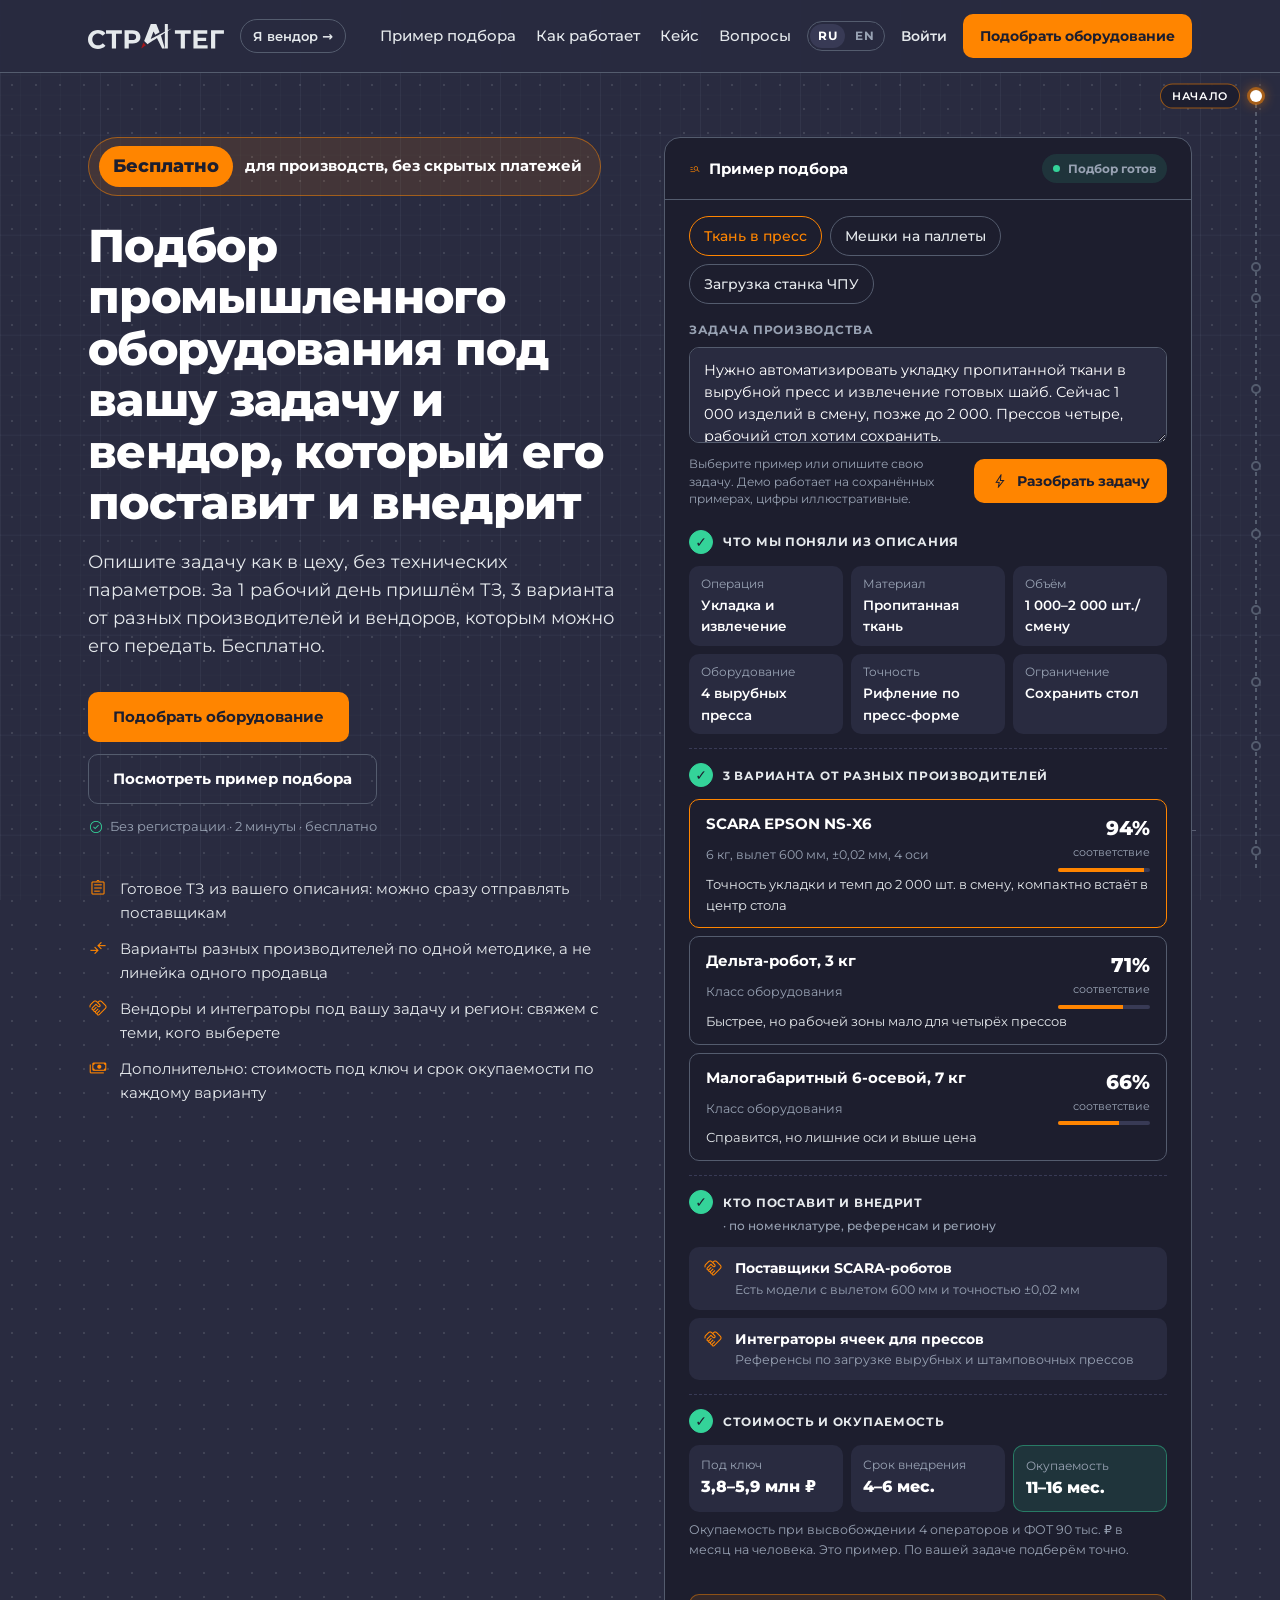
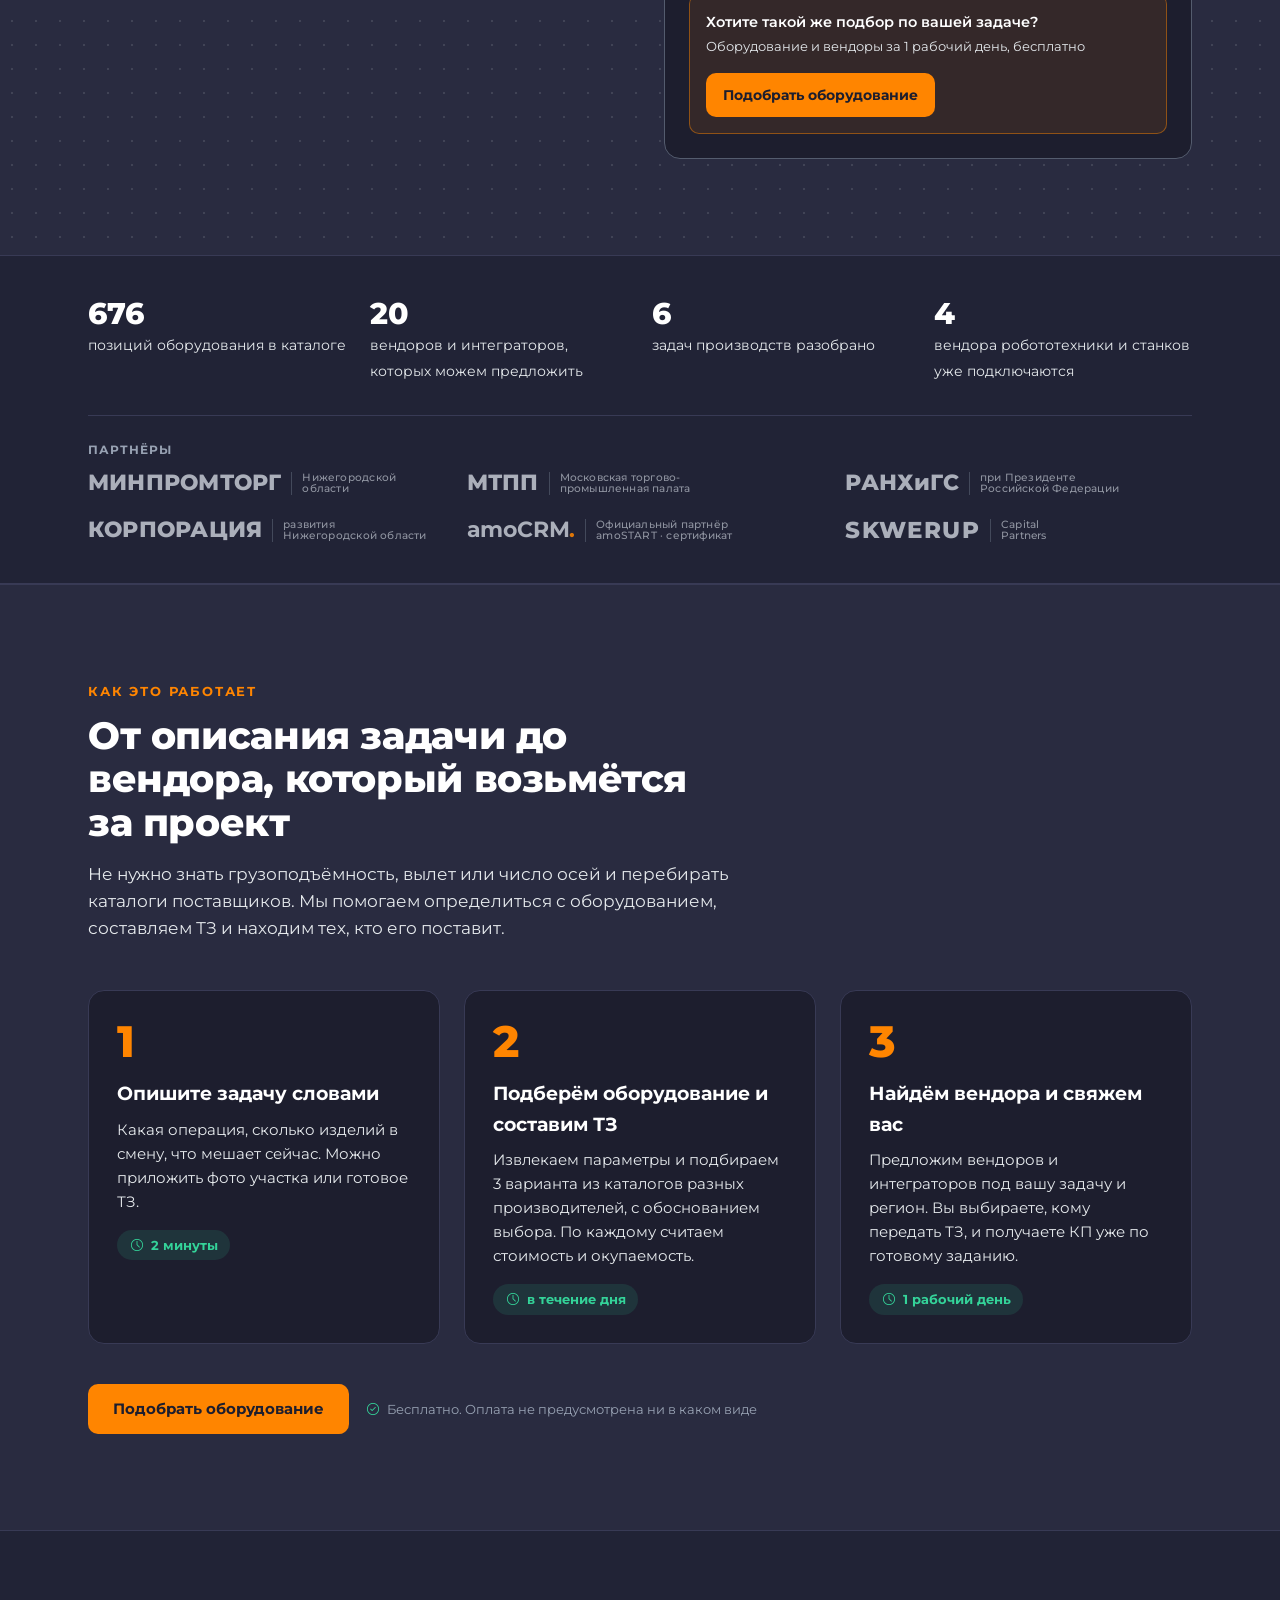
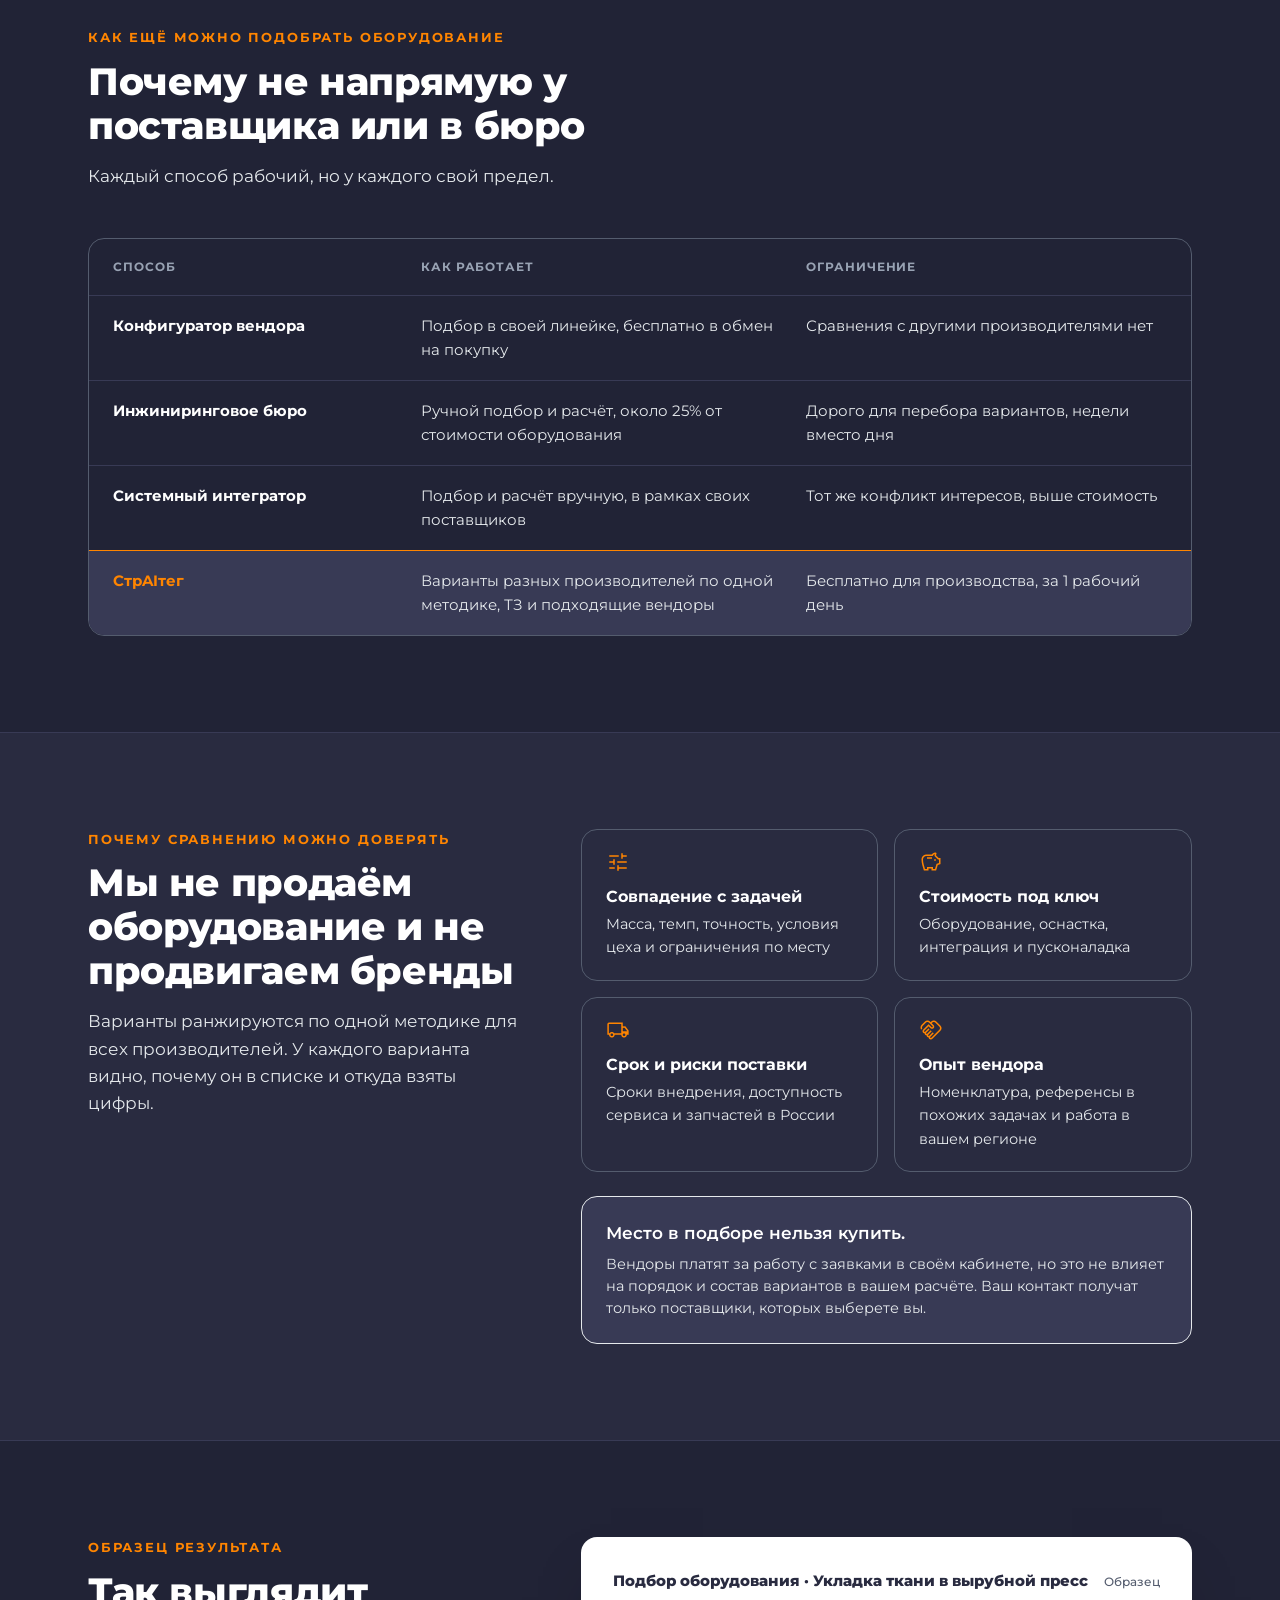
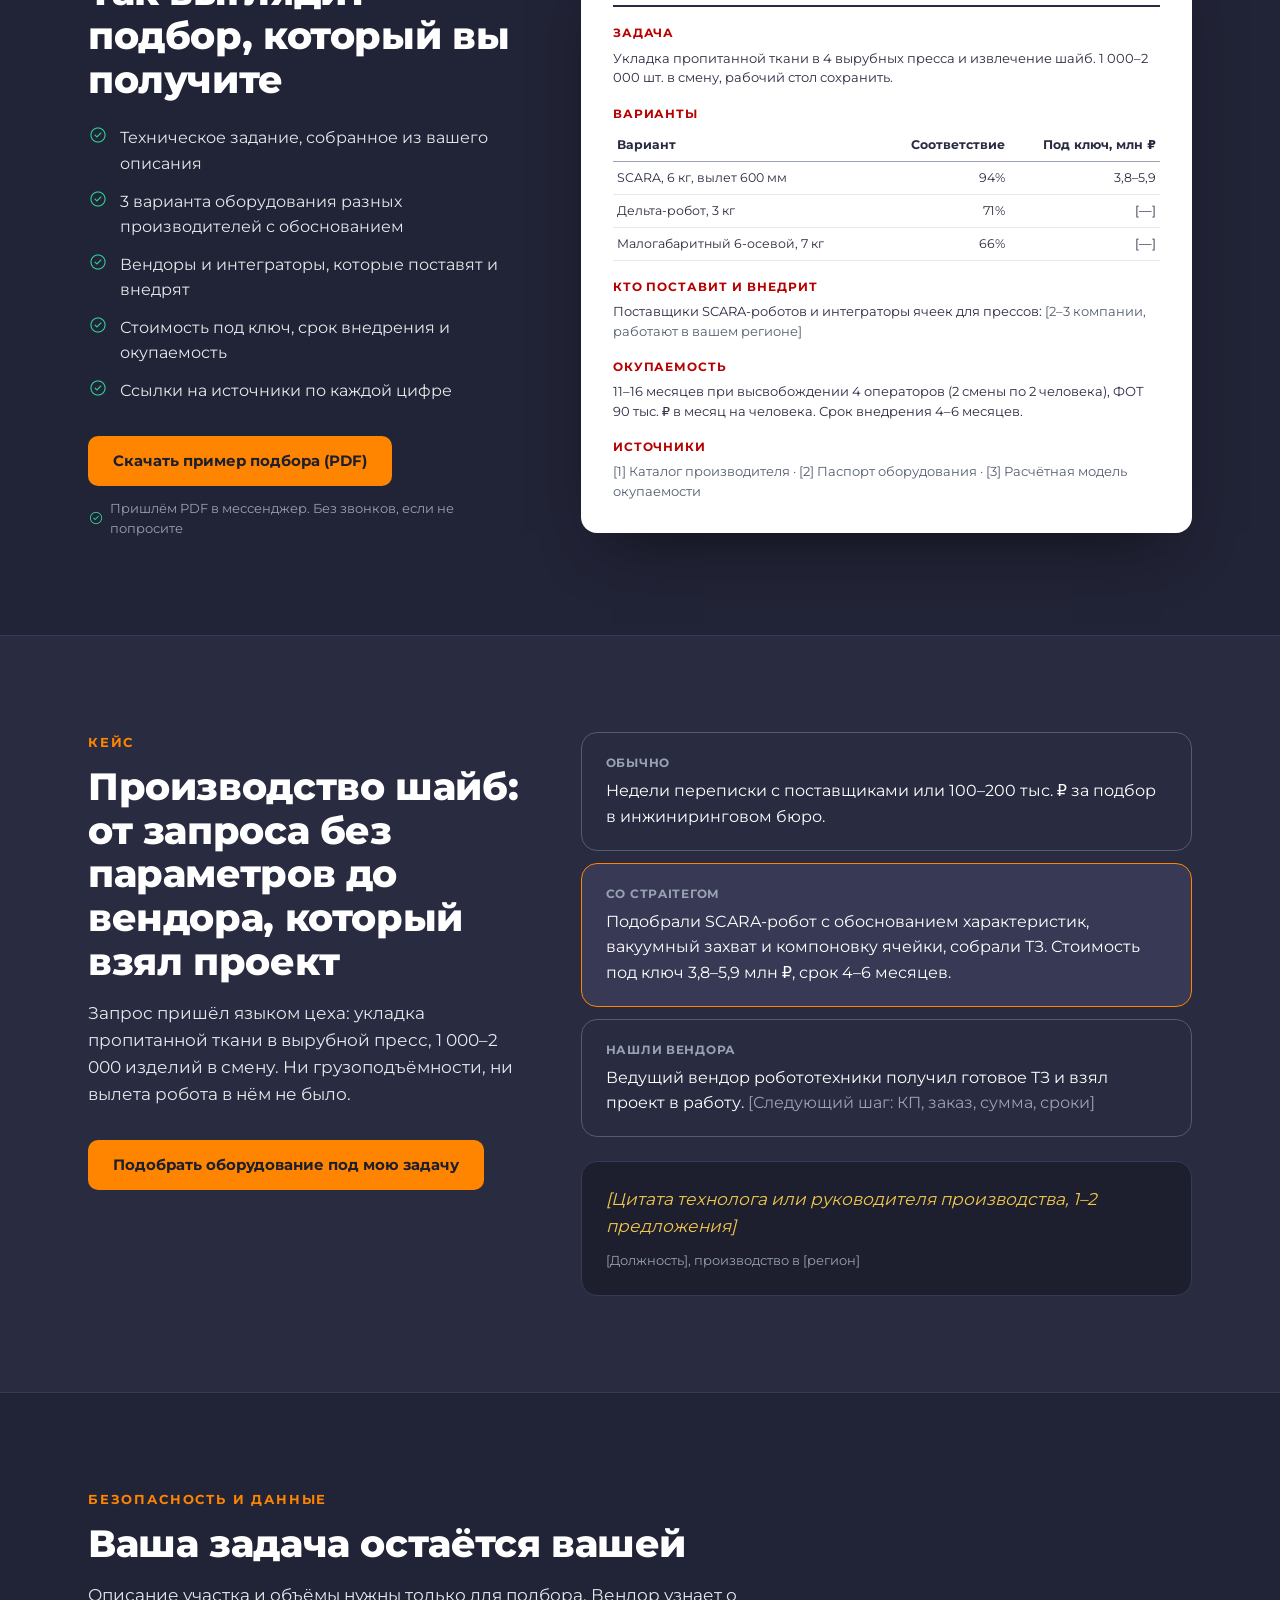
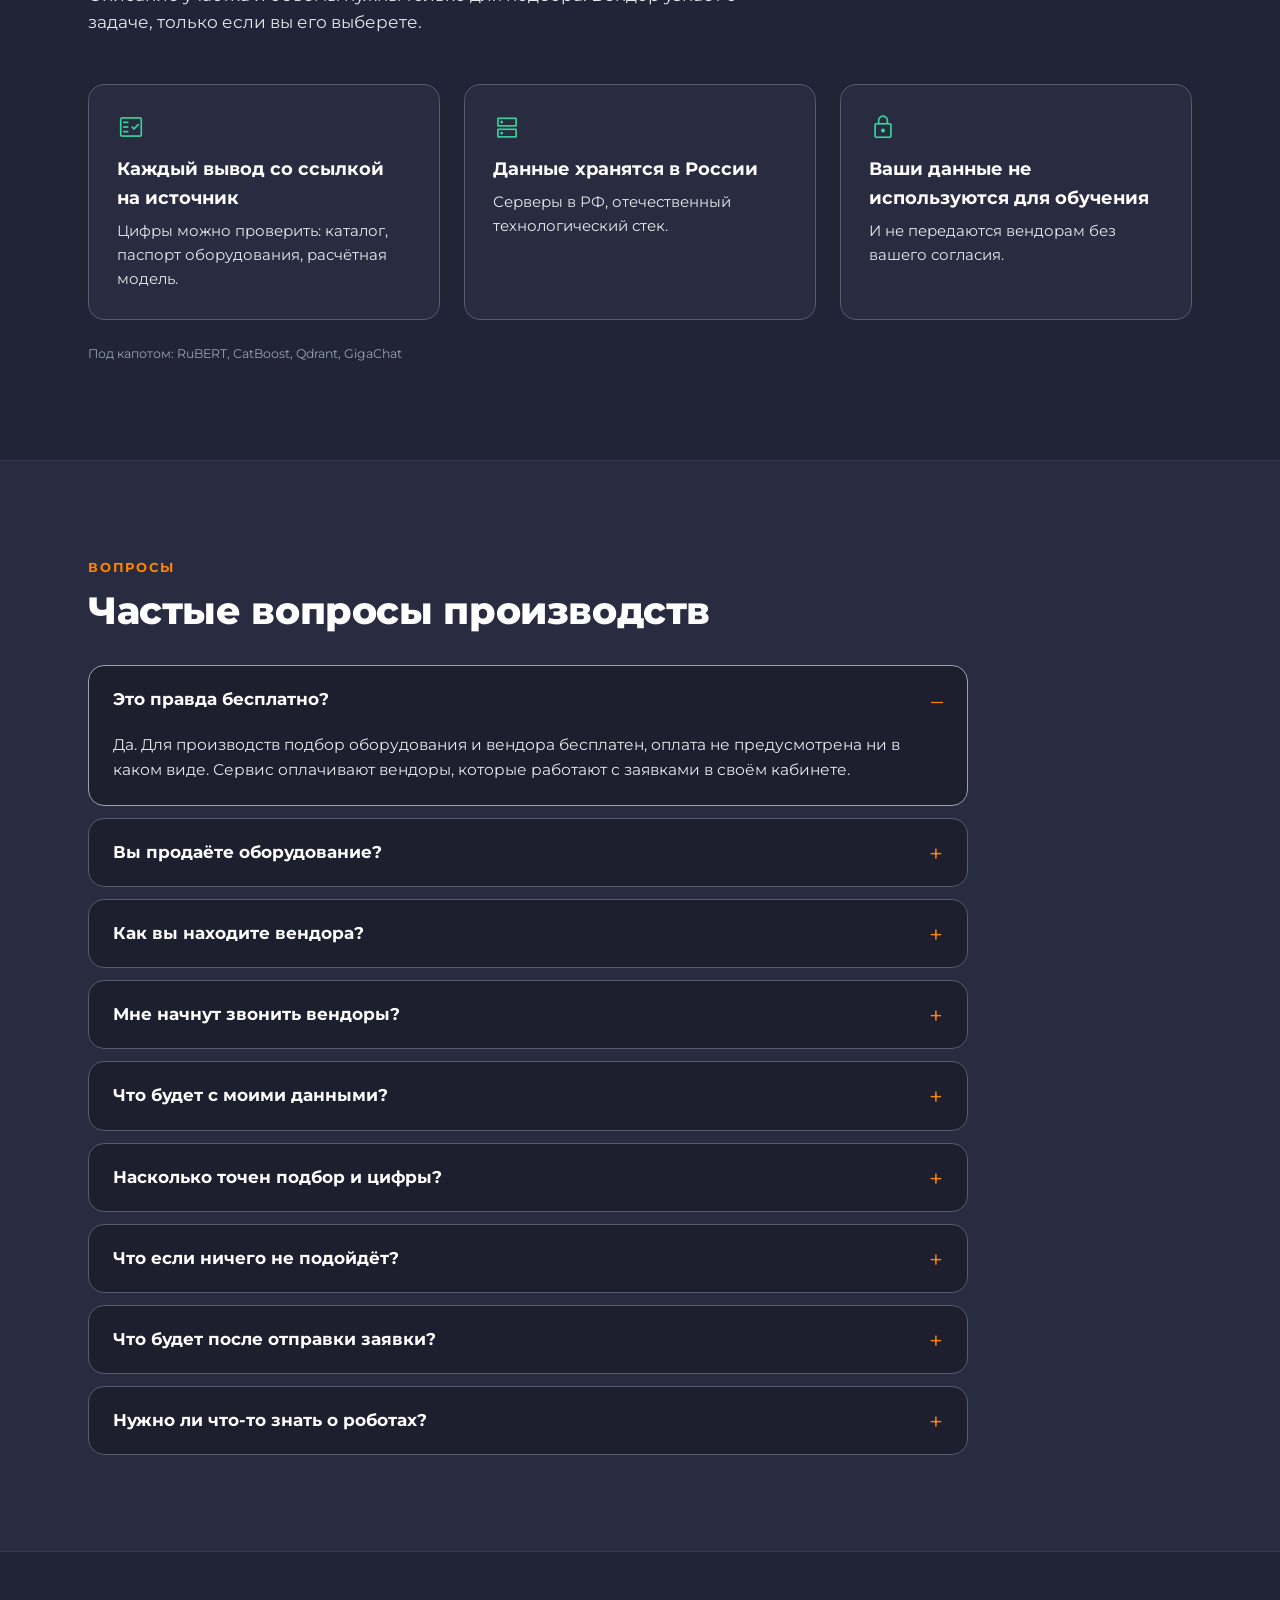
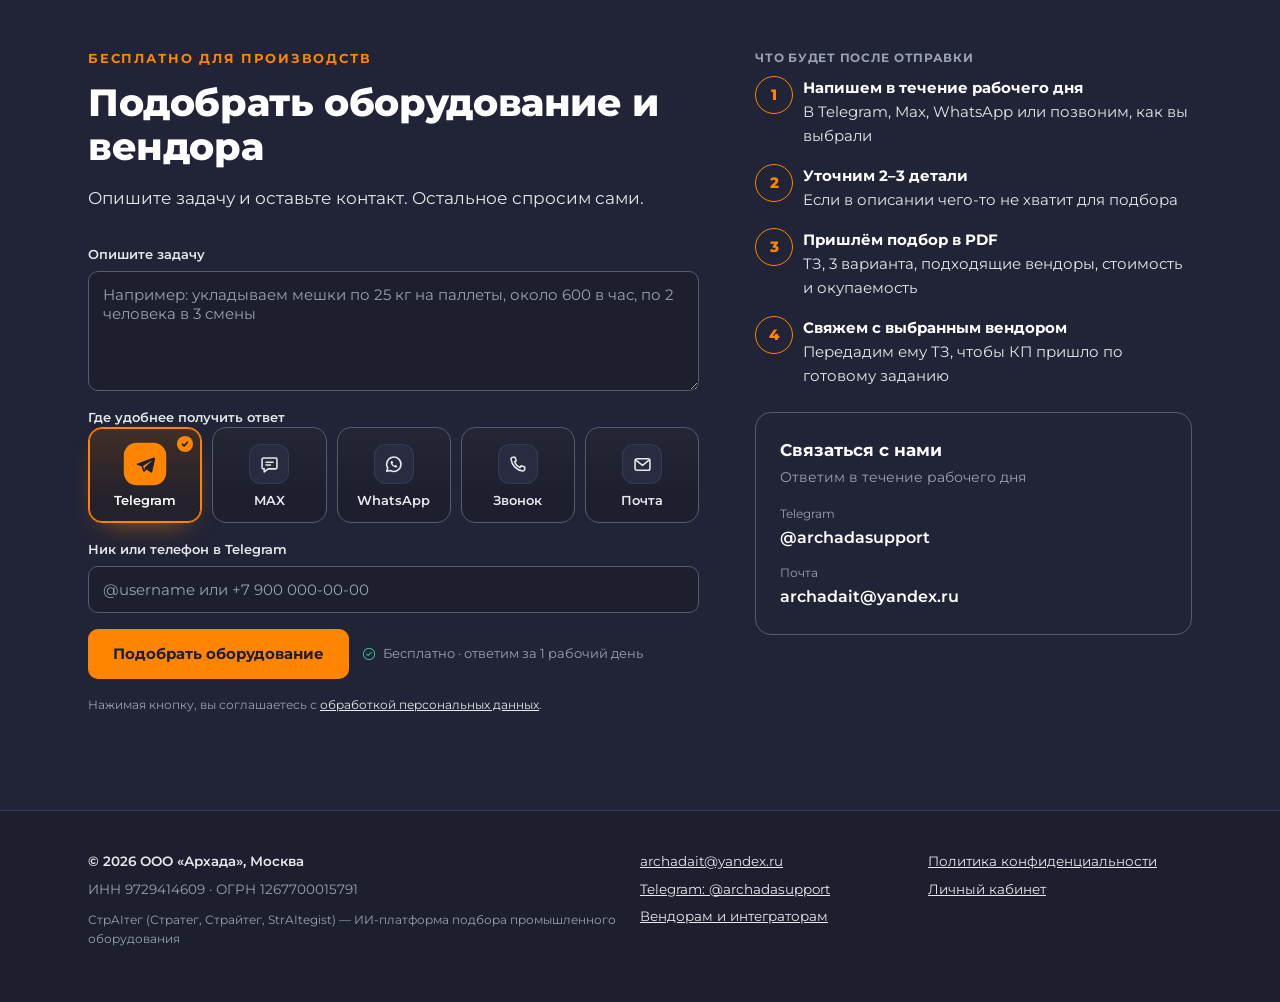
==== commit 7de56e2f: "Merge branch 'main' into animations # Conflicts: #	en/index.html #	en/privacy/index.html #	index.htm" ====
--- a/index.html
+++ b/index.html
@@ -26,7 +26,7 @@
 <link rel="preload" href="/assets/fonts/montserrat-cyrillic-400-normal.woff2" as="font" type="font/woff2" crossorigin>
 <link rel="preload" href="/assets/fonts/montserrat-cyrillic-800-normal.woff2" as="font" type="font/woff2" crossorigin>
 <link rel="stylesheet" href="https://fonts.googleapis.com/css2?family=Material+Symbols+Outlined:opsz,wght,FILL,GRAD@20..48,300,0,0&display=block">
-<link rel="stylesheet" href="/assets/styles.css?v=20261103h">
+<link rel="stylesheet" href="/assets/styles.css?v=20261103i">
 <script type="application/ld+json">
 {"@context": "https://schema.org", "@graph": [{"@type": "Organization", "@id": "https://straitegist.ru/#org", "name": "СтрAIтег", "alternateName": ["StrAItegist", "Straitegist", "Стратег", "Страйтег", "СтрАИтег", "Стр AI тег"], "legalName": "ООО «Архада»", "url": "https://straitegist.ru/", "logo": "https://factory.straitegist.ru/assets/logo.svg", "email": "archadait@yandex.ru", "address": {"@type": "PostalAddress", "addressLocality": "Москва", "addressCountry": "RU"}}, {"@type": "WebSite", "@id": "https://factory.straitegist.ru/#site", "url": "https://factory.straitegist.ru/", "name": "СтрAIтег для производств", "inLanguage": "ru", "publisher": {"@id": "https://straitegist.ru/#org"}, "alternateName": ["СтрAIтег", "Стратег", "Страйтег", "StrAItegist"]}, {"@type": "Service", "@id": "https://factory.straitegist.ru/#service", "name": "Подбор промышленного оборудования и поставщика", "serviceType": "Подбор промышленного оборудования", "description": "По описанию задачи производства за 1 рабочий день готовим ТЗ на оборудование, 3 варианта оборудования разных производителей и вендоров, которые его поставят и внедрят. Станки ЧПУ, промышленные роботы, автоматизация и роботизация производства.", "provider": {"@id": "https://straitegist.ru/#org"}, "areaServed": {"@type": "Country", "name": "Россия"}, "audience": {"@type": "BusinessAudience", "audienceType": "Промышленные предприятия"}, "offers": {"@type": "Offer", "price": "0", "priceCurrency": "RUB", "description": "Бесплатно для производств"}, "url": "https://factory.straitegist.ru/"}, {"@type": "FAQPage", "@id": "https://factory.straitegist.ru/#faq", "mainEntity": [{"@type": "Question", "name": "Вы продаёте оборудование?", "acceptedAnswer": {"@type": "Answer", "text": "Нет. Мы не продаём оборудование и не конкурируем с поставщиками. Наша задача — помочь вам определиться с оборудованием и найти, кто его поставит."}}, {"@type": "Question", "name": "Как вы находите вендора?", "acceptedAnswer": {"@type": "Answer", "text": "Сопоставляем вашу задачу с профилями вендоров и интеграторов: номенклатурой, референсами в похожих проектах и регионом. Предлагаем подходящих, а вы выбираете, кому передать ТЗ."}}, {"@type": "Question", "name": "Мне начнут звонить вендоры?", "acceptedAnswer": {"@type": "Answer", "text": "Нет. Подбор приходит вам. Контакт получат только поставщики, которых вы сами выберете."}}, {"@type": "Question", "name": "Что будет с моими данными?", "acceptedAnswer": {"@type": "Answer", "text": "Описание задачи хранится на серверах в России и используется только для вашего подбора. Мы не используем ваши данные для обучения и не передаём их третьим лицам без вашего согласия."}}, {"@type": "Question", "name": "Насколько точен подбор и цифры?", "acceptedAnswer": {"@type": "Answer", "text": "У каждого варианта есть обоснование и ссылка на источник. Неуверенные места помечаем «Требует проверки специалистом». Стоимость и окупаемость предварительные, точная цена — в КП вендора по вашему ТЗ."}}, {"@type": "Question", "name": "Что если ничего не подойдёт?", "acceptedAnswer": {"@type": "Answer", "text": "Так и напишем, и объясним почему. Если задачу можно решить иначе, например другим классом оборудования, предложим вариант."}}, {"@type": "Question", "name": "Что будет после отправки заявки?", "acceptedAnswer": {"@type": "Answer", "text": "В течение рабочего дня напишем в выбранный мессенджер, при необходимости уточним 2–3 детали и пришлём подбор: ТЗ, 3 варианта и подходящих вендоров."}}, {"@type": "Question", "name": "Нужно ли что-то знать о роботах?", "acceptedAnswer": {"@type": "Answer", "text": "Нет. Опишите операцию так, как объяснили бы новому сотруднику: что делаем, сколько, какие ограничения. Параметры оборудования мы определим сами."}}]}]}
 </script>
@@ -361,6 +361,7 @@
 </dialog>
 <div class="mbar"><a class="btn btn-p" href="#lead">Подобрать оборудование бесплатно</a></div>
 </div>
-<script src="/assets/site.js?v=20261103h" defer></script>
+<script src="/assets/site.js?v=20261103i" defer></script>
+<script src="/assets/motion.js?v=20261103i" defer></script>
 </body>
 </html>
--- a/assets/styles.css
+++ b/assets/styles.css
@@ -421,3 +421,32 @@
 @media (prefers-reduced-motion:reduce){
 html{scroll-behavior:auto}
 }
+
+/* ===================== Анимации прокрутки (assets/motion.js) ===================== */
+/* Линия процесса справа вместо полосы прокрутки */
+html.has-rail{scrollbar-width:none}
+html.has-rail::-webkit-scrollbar{display:none}
+.rail{position:fixed;right:max(10px,env(safe-area-inset-right,0px));top:96px;bottom:28px;width:28px;z-index:15;cursor:pointer;touch-action:none;-webkit-user-select:none;user-select:none}
+.rail-track{position:absolute;left:13px;top:0;bottom:0;width:2px;border-radius:2px;background:repeating-linear-gradient(to bottom,#545C6E 0 4px,transparent 4px 8px)}
+.rail-fill{position:absolute;left:0;top:0;width:2px;border-radius:2px;background:#FF8500;box-shadow:0 0 8px rgba(255,133,0,.55);overflow:hidden}
+.rail-fill:after{content:"";position:absolute;inset:0;background:repeating-linear-gradient(to bottom,transparent 0 16px,rgba(255,236,210,.95) 16px 21px);background-size:100% 42px;animation:rail-flow 1.1s linear infinite}
+@keyframes rail-flow{to{background-position:0 42px}}
+.rail-head{position:absolute;left:14px;width:12px;height:12px;margin:-6px 0 0 -6px;border-radius:50%;background:#fff;box-shadow:0 0 0 3px rgba(255,133,0,.35),0 0 14px #FF8500;cursor:grab;z-index:2;transition:transform .15s}
+.rail-head:focus-visible{outline:2px solid #FF8500;outline-offset:4px}
+.rail.drag .rail-head{cursor:grabbing;transform:scale(1.3)}
+.rail-tip{position:absolute;right:22px;top:50%;transform:translateY(-50%);white-space:nowrap;font:600 11px/1 Montserrat,sans-serif;letter-spacing:.06em;text-transform:uppercase;color:#fff;background:rgba(29,30,46,.94);border:1px solid rgba(255,133,0,.55);border-radius:999px;padding:6px 11px;opacity:0;transition:opacity .35s;pointer-events:none}
+.rail.moving .rail-tip,.rail.drag .rail-tip,.rail-head:focus-visible .rail-tip{opacity:1}
+.rail-node{position:absolute;left:14px;width:20px;height:20px;margin:-10px 0 0 -10px;padding:0;border:0;background:none;cursor:pointer;z-index:1}
+.rail-node i{position:absolute;inset:5px;border-radius:50%;background:#292B40;border:2px solid #545C6E;transition:background-color .3s,border-color .3s,box-shadow .3s}
+.rail-node.on i{background:#FF8500;border-color:#FF8500}
+.rail-node.cur i{box-shadow:0 0 0 4px rgba(255,133,0,.2)}
+.rail-node span{position:absolute;right:24px;top:50%;transform:translateY(-50%);white-space:nowrap;font:600 11px/1 Montserrat,sans-serif;letter-spacing:.06em;text-transform:uppercase;color:#E5E9EC;background:rgba(29,30,46,.94);border:1px solid #545C6E;border-radius:999px;padding:6px 11px;opacity:0;transition:opacity .2s;pointer-events:none}
+.rail-node:hover span,.rail-node:focus-visible span{opacity:1}
+.rail-node:focus-visible{outline:none}
+.rail-node:focus-visible i{border-color:#fff}
+.rail.moving .rail-node.cur span{opacity:0}
+/* Инженерный чертёж на фоне */
+canvas.bp{position:fixed;inset:0;width:100%;height:100%;z-index:0;pointer-events:none}
+html.has-bp .pg{background:transparent;position:relative;z-index:1}
+html.has-bp section.alt,html.has-bp .proof{background:rgba(29,30,46,.55)}
+@media (prefers-reduced-motion:reduce){.rail-fill:after{animation:none}}
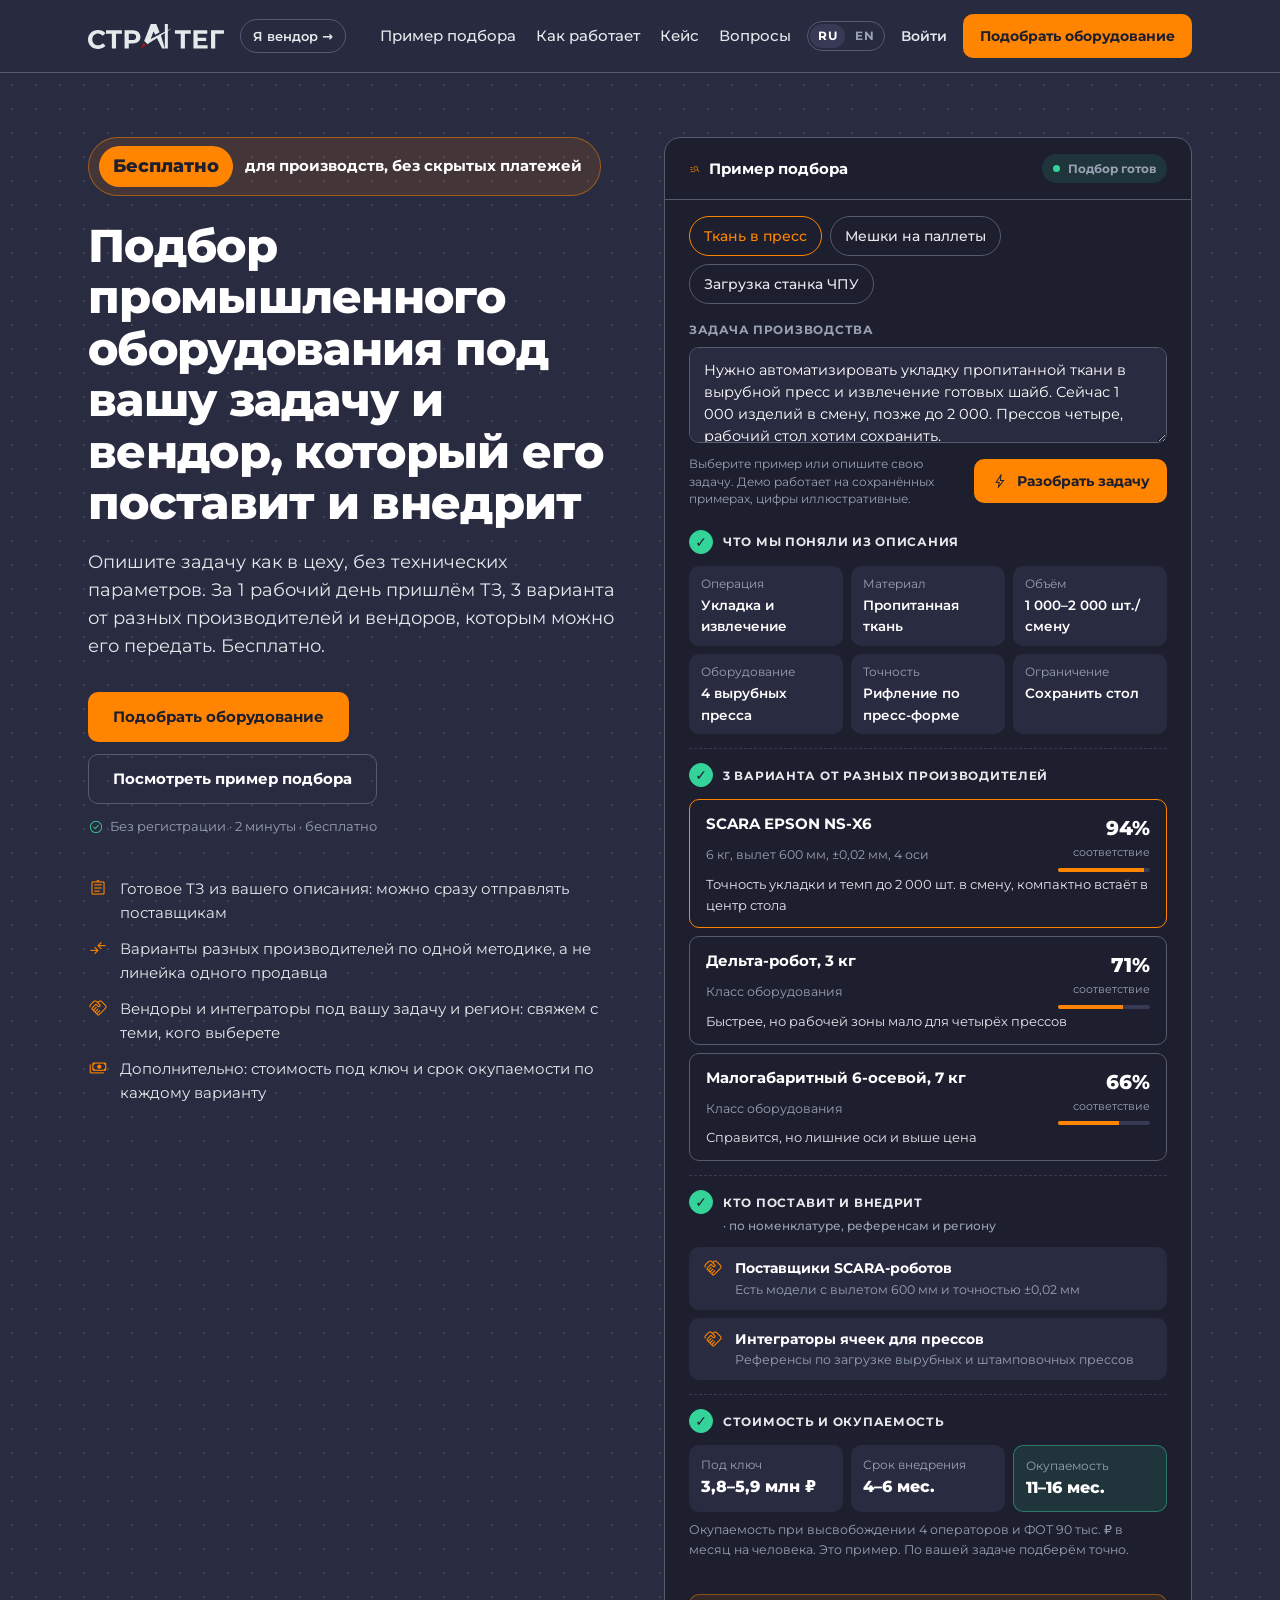
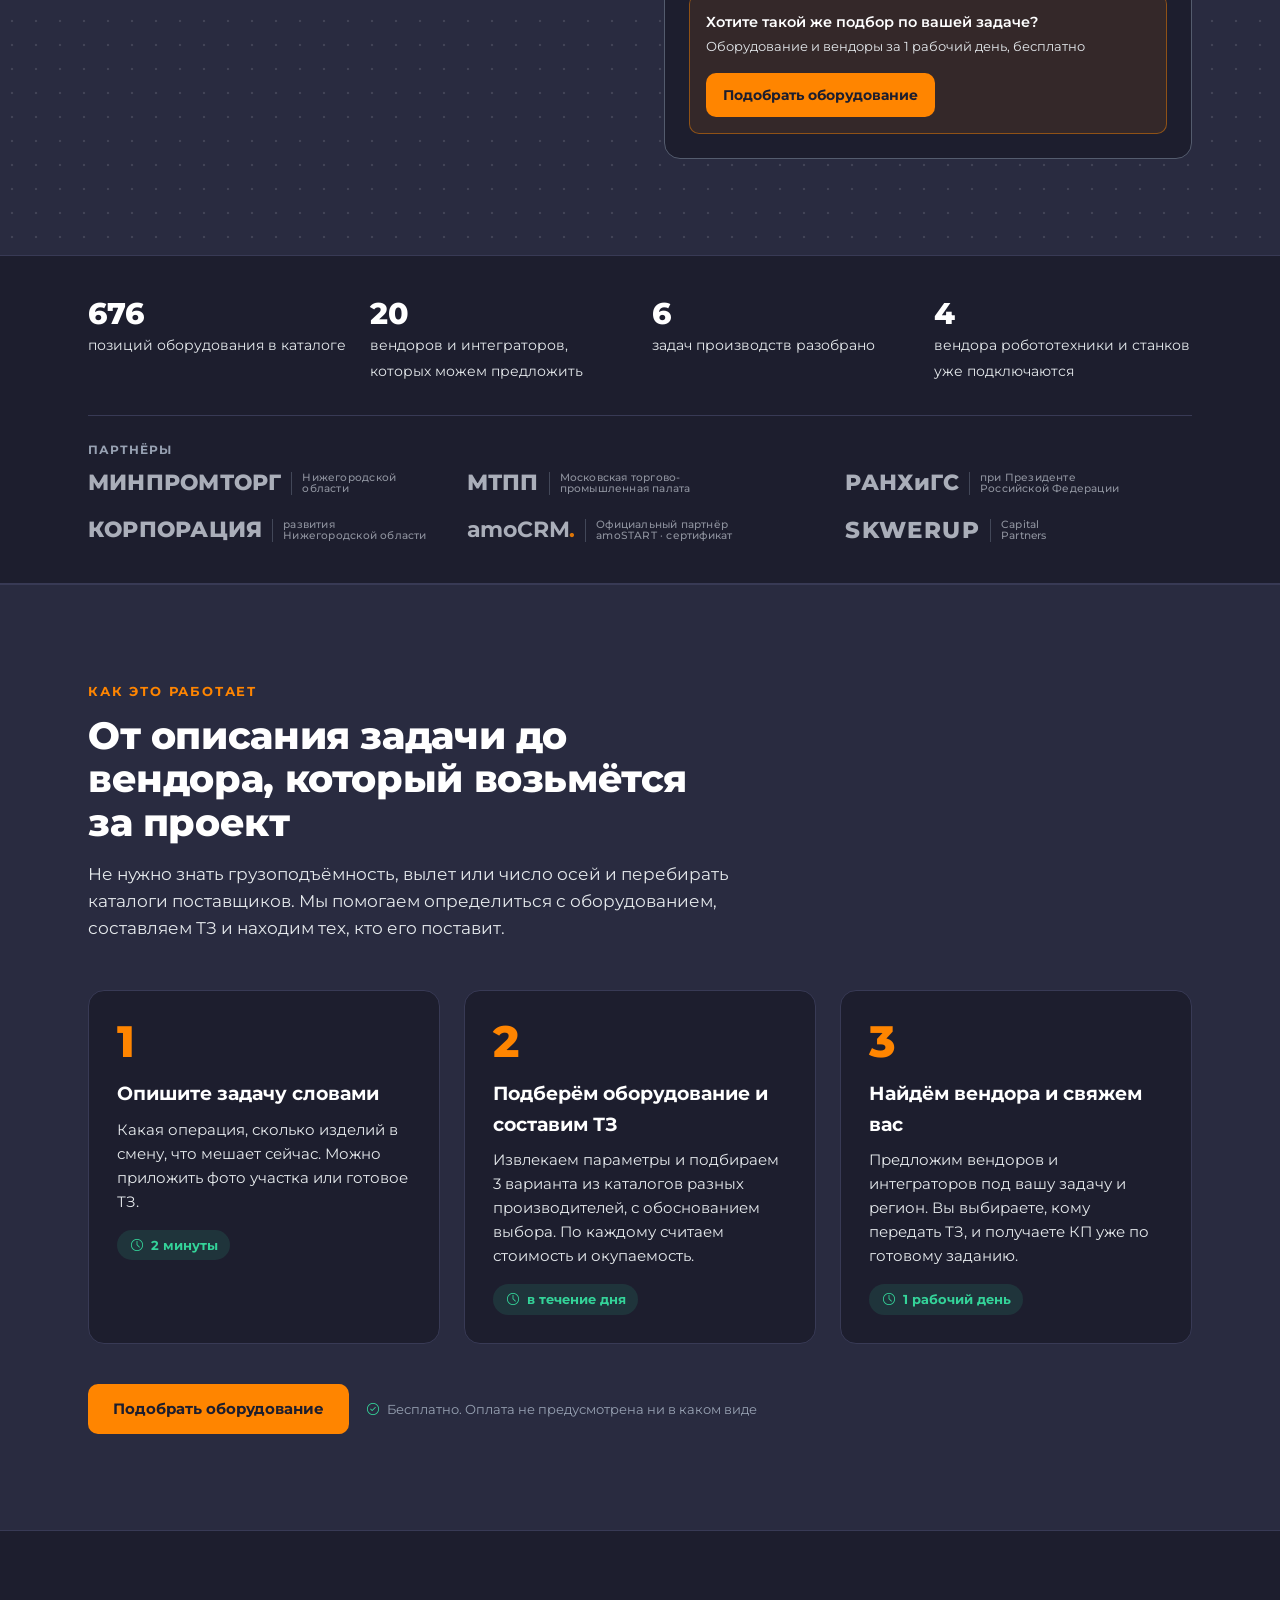
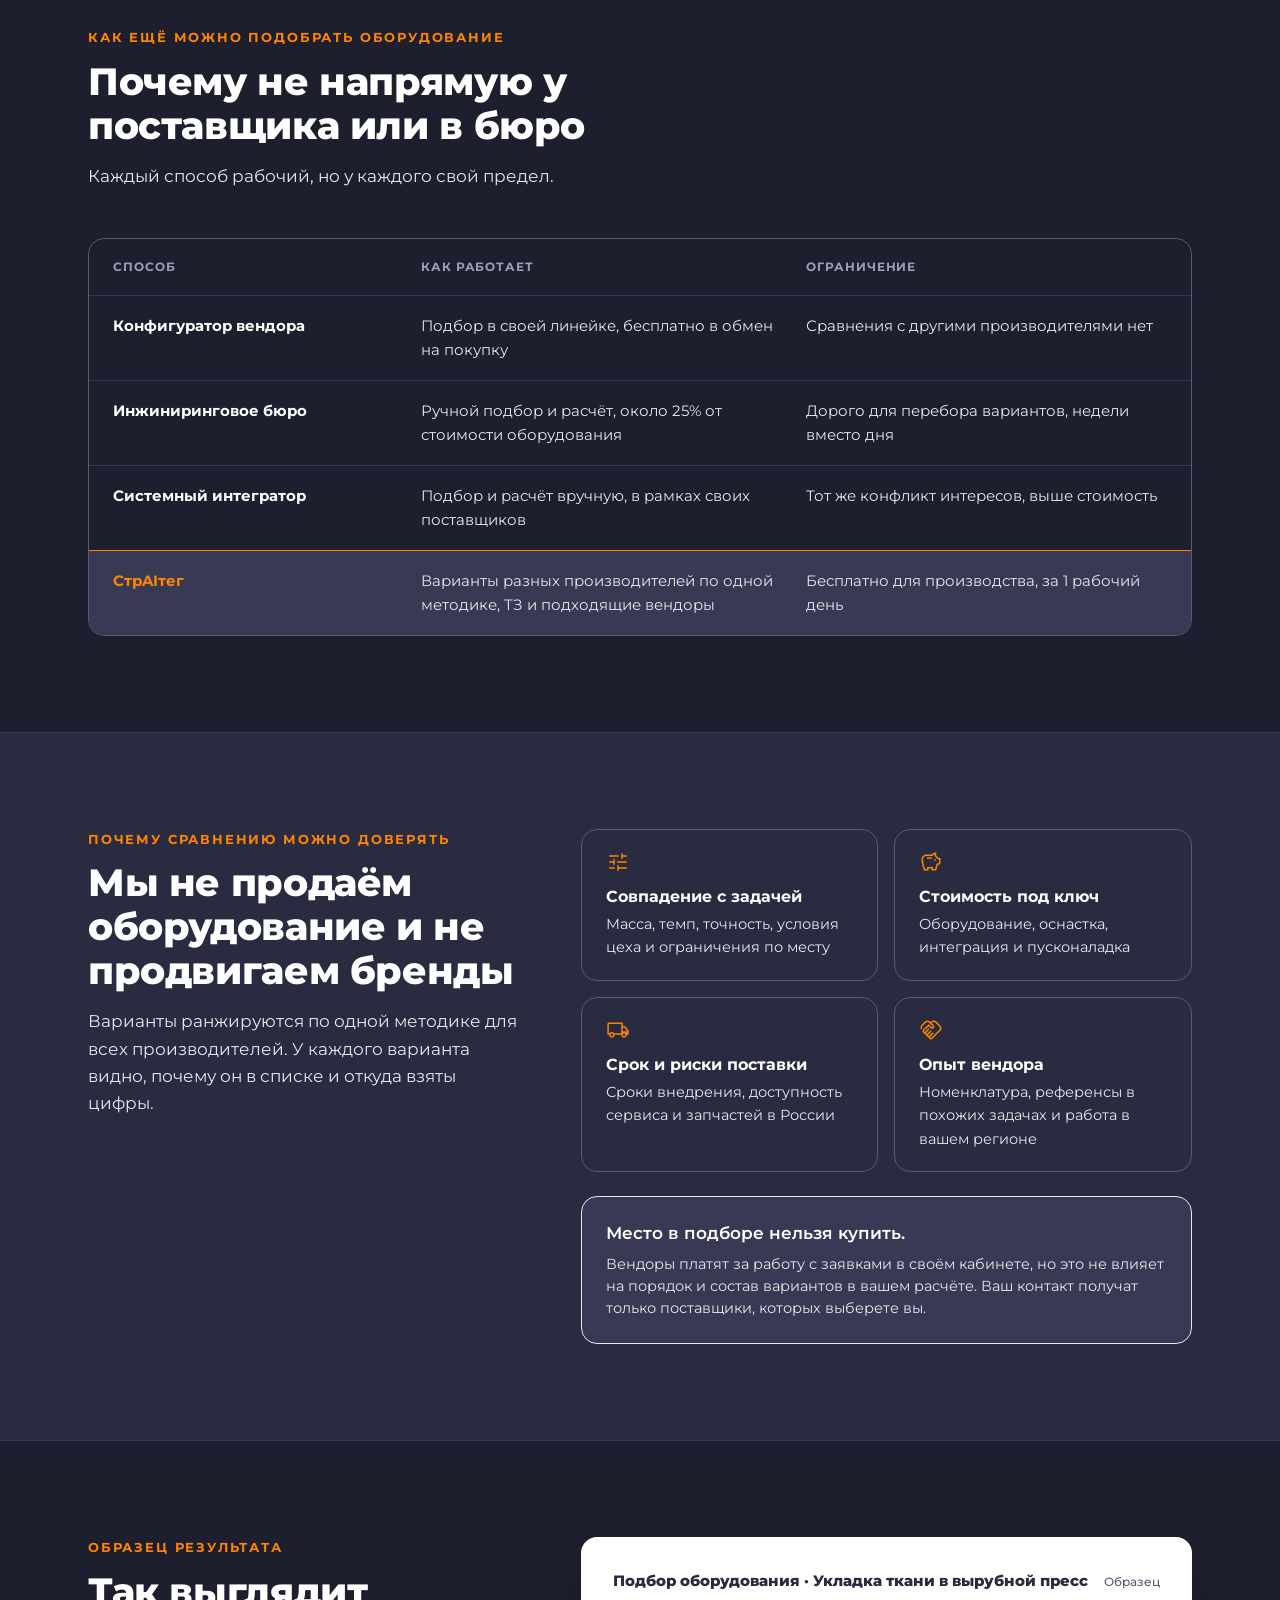
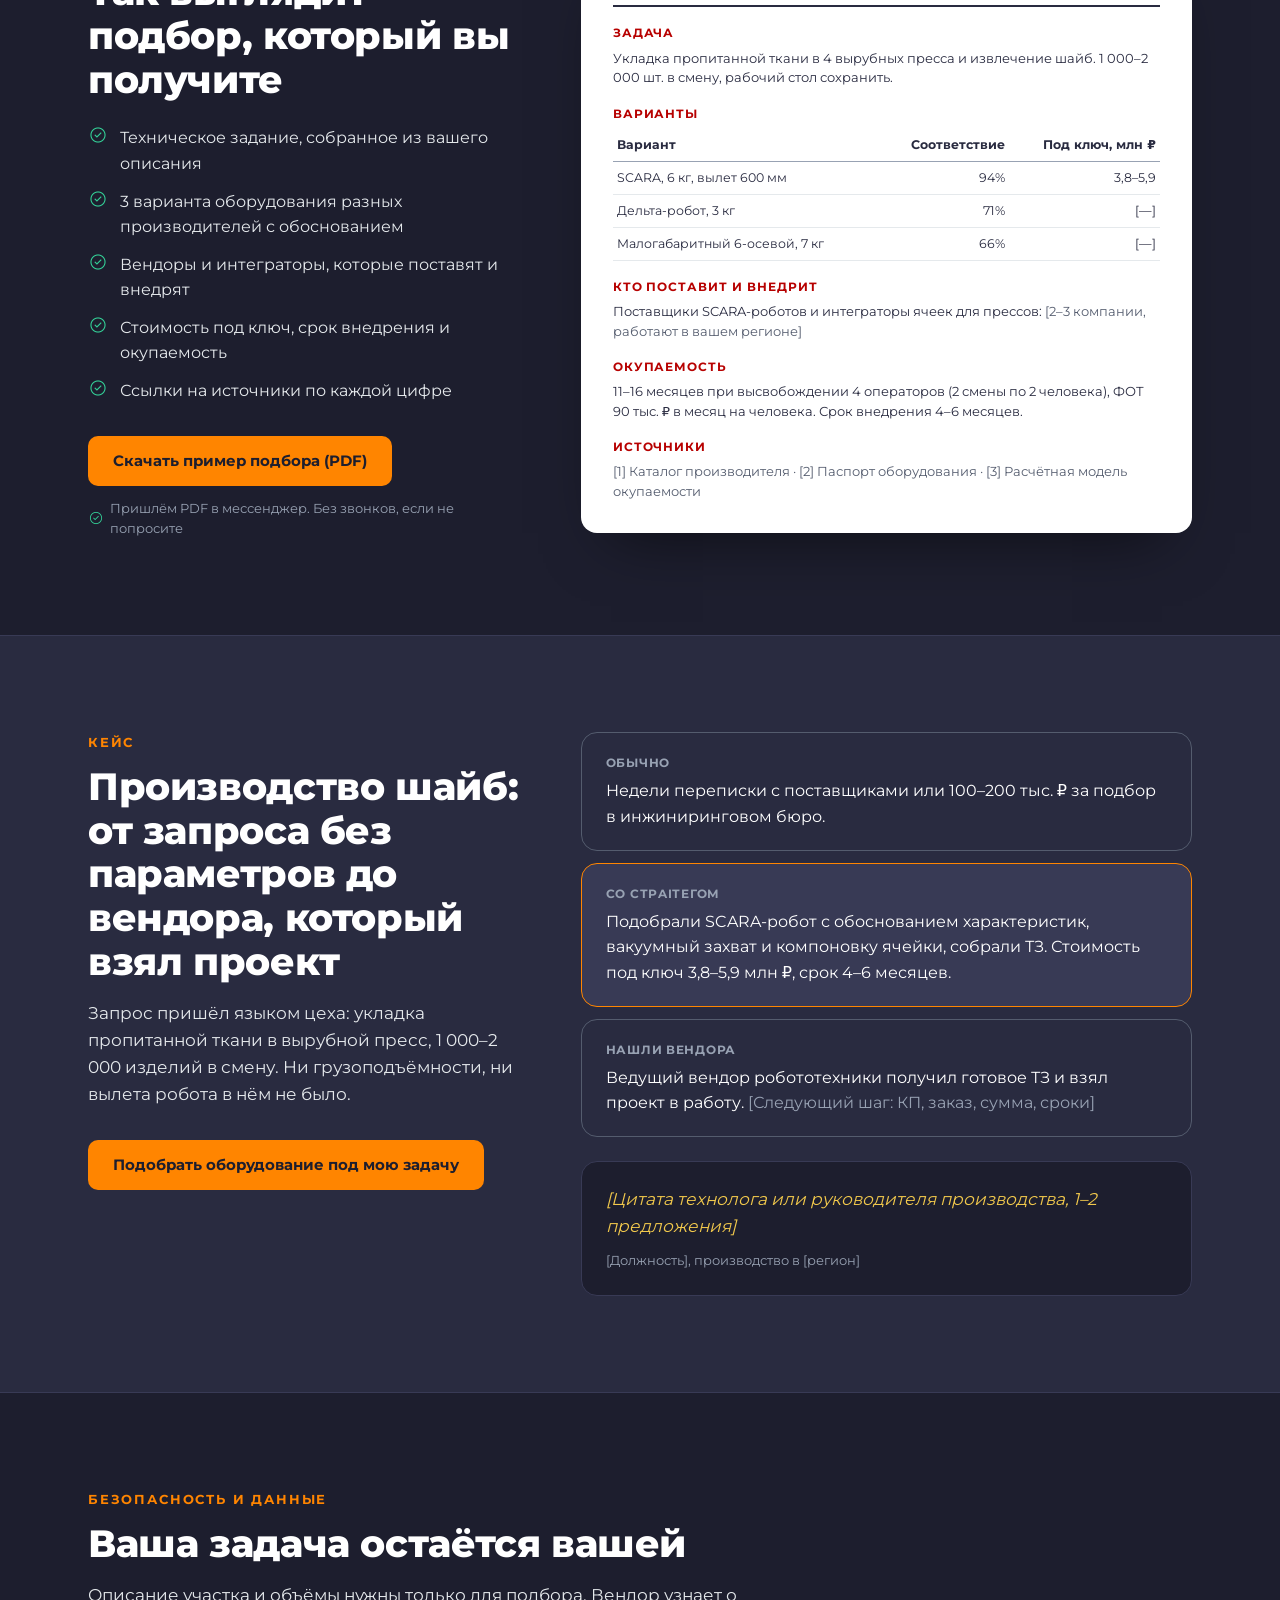
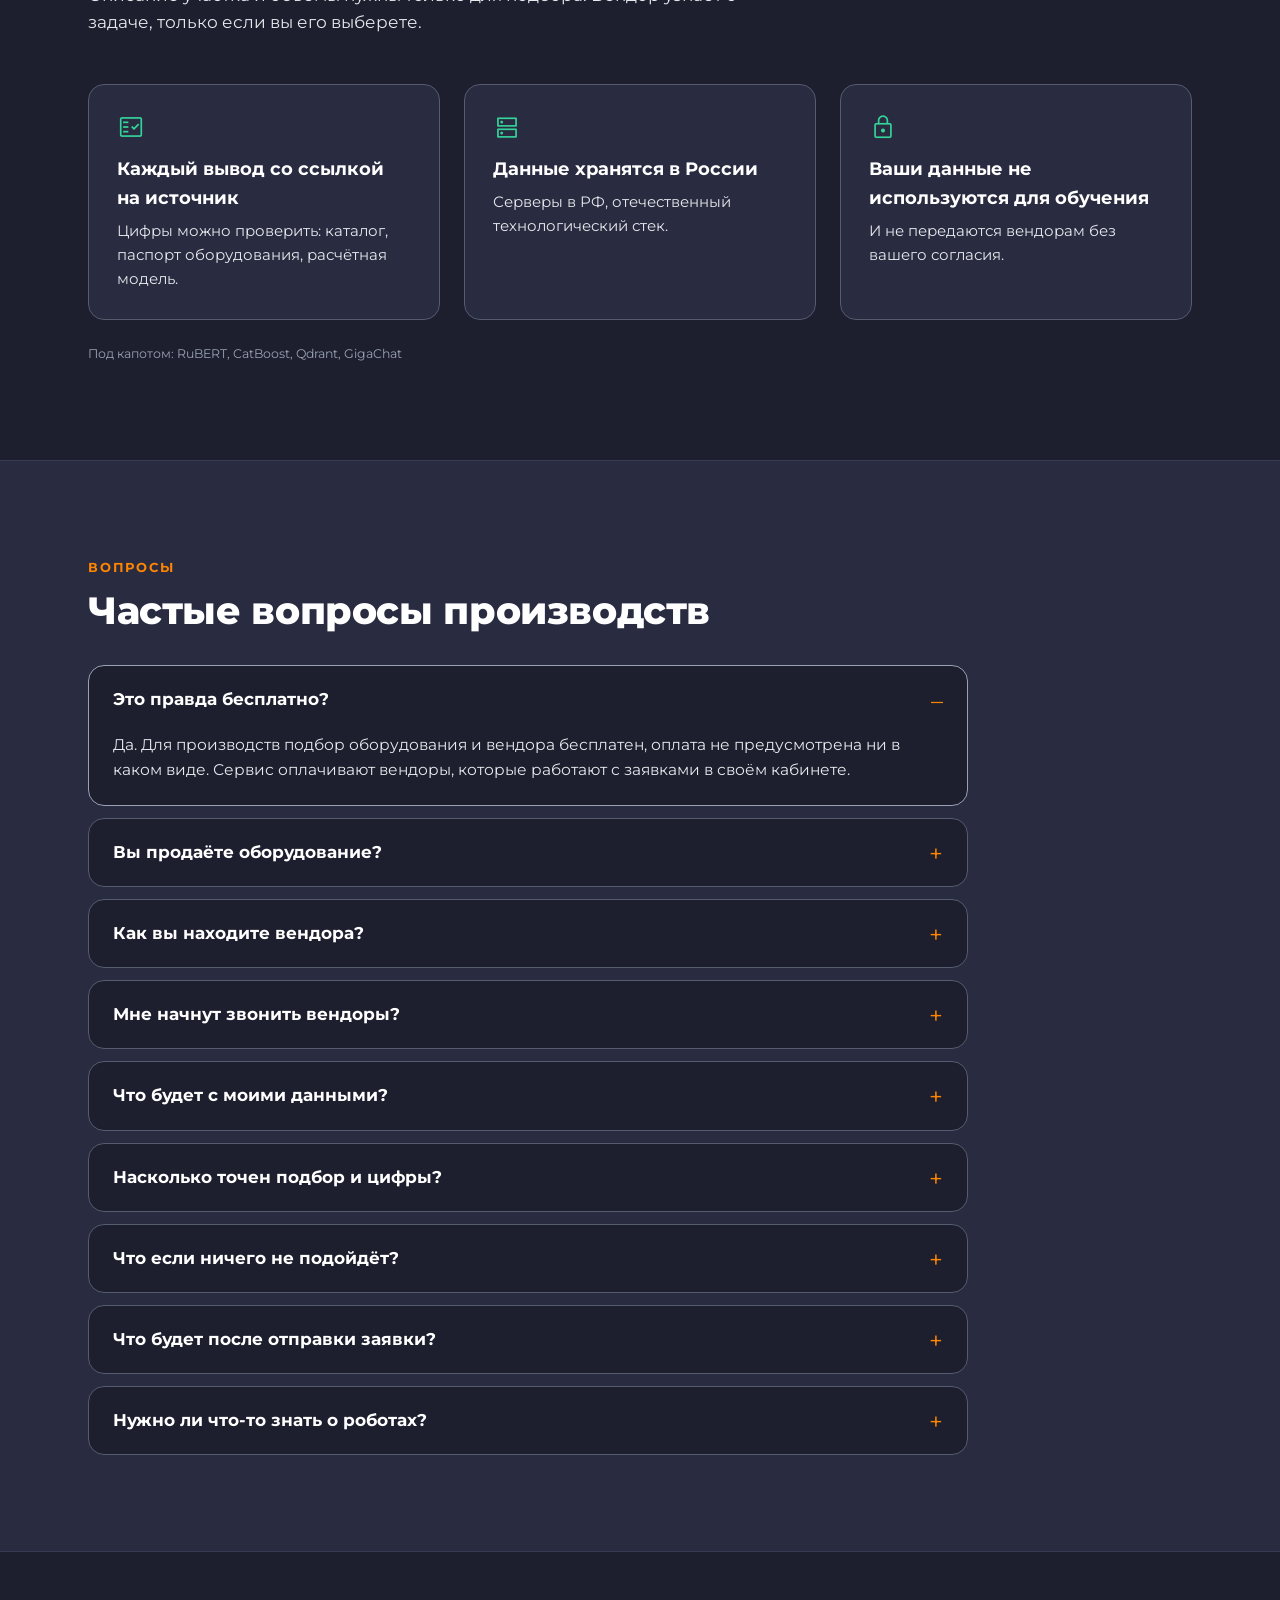
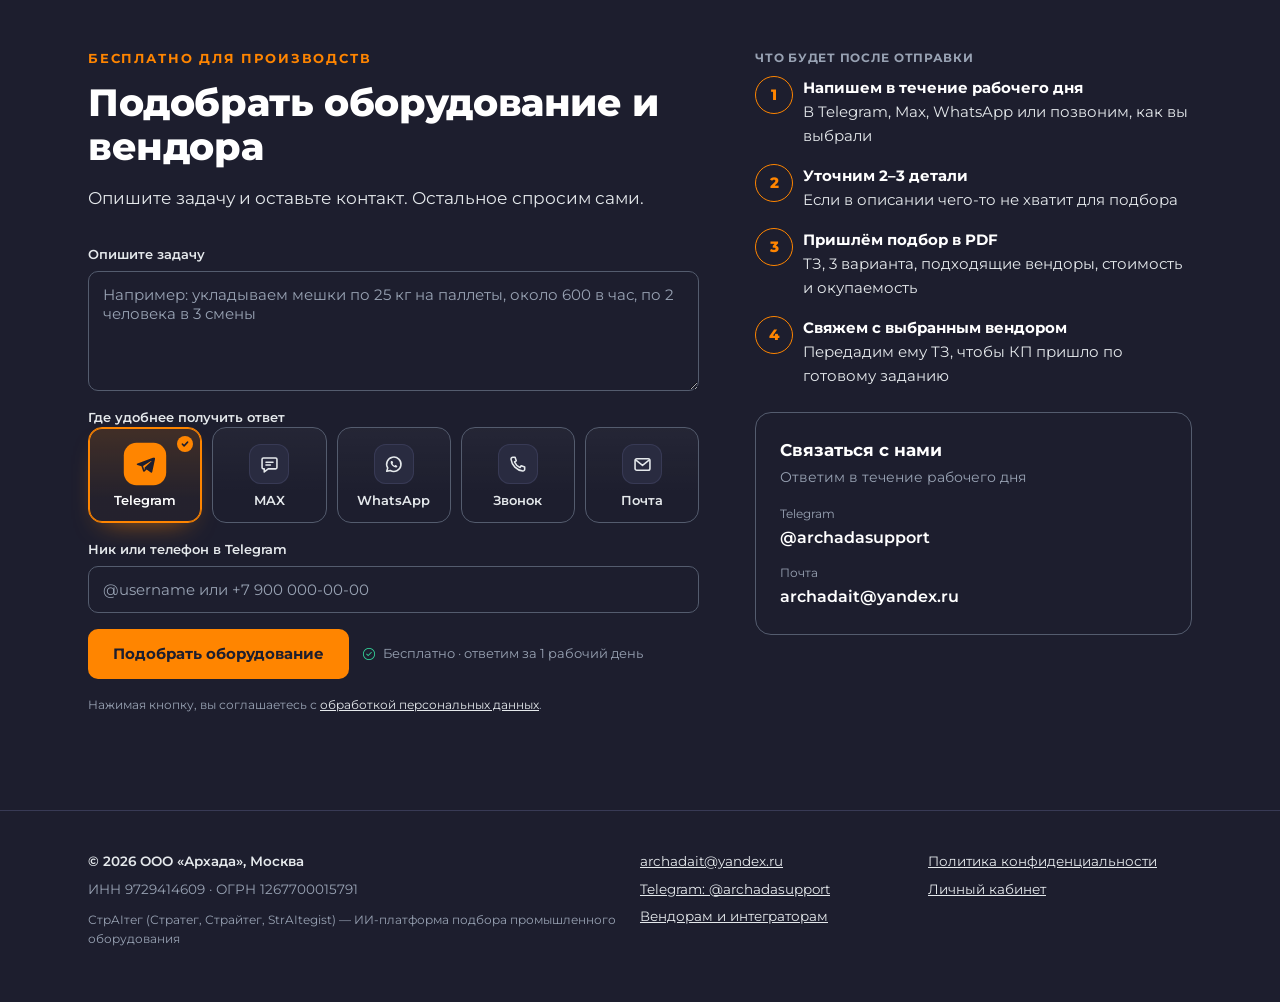
==== commit 0bc641c8: "Partners on phones: 2-column tiles, name above caption, centered Desktop and tablet layout unchanged" ====
--- a/index.html
+++ b/index.html
@@ -26,7 +26,7 @@
 <link rel="preload" href="/assets/fonts/montserrat-cyrillic-400-normal.woff2" as="font" type="font/woff2" crossorigin>
 <link rel="preload" href="/assets/fonts/montserrat-cyrillic-800-normal.woff2" as="font" type="font/woff2" crossorigin>
 <link rel="stylesheet" href="https://fonts.googleapis.com/css2?family=Material+Symbols+Outlined:opsz,wght,FILL,GRAD@20..48,300,0,0&display=block">
-<link rel="stylesheet" href="/assets/styles.css?v=20261103i">
+<link rel="stylesheet" href="/assets/styles.css?v=20261103j">
 <script type="application/ld+json">
 {"@context": "https://schema.org", "@graph": [{"@type": "Organization", "@id": "https://straitegist.ru/#org", "name": "СтрAIтег", "alternateName": ["StrAItegist", "Straitegist", "Стратег", "Страйтег", "СтрАИтег", "Стр AI тег"], "legalName": "ООО «Архада»", "url": "https://straitegist.ru/", "logo": "https://factory.straitegist.ru/assets/logo.svg", "email": "archadait@yandex.ru", "address": {"@type": "PostalAddress", "addressLocality": "Москва", "addressCountry": "RU"}}, {"@type": "WebSite", "@id": "https://factory.straitegist.ru/#site", "url": "https://factory.straitegist.ru/", "name": "СтрAIтег для производств", "inLanguage": "ru", "publisher": {"@id": "https://straitegist.ru/#org"}, "alternateName": ["СтрAIтег", "Стратег", "Страйтег", "StrAItegist"]}, {"@type": "Service", "@id": "https://factory.straitegist.ru/#service", "name": "Подбор промышленного оборудования и поставщика", "serviceType": "Подбор промышленного оборудования", "description": "По описанию задачи производства за 1 рабочий день готовим ТЗ на оборудование, 3 варианта оборудования разных производителей и вендоров, которые его поставят и внедрят. Станки ЧПУ, промышленные роботы, автоматизация и роботизация производства.", "provider": {"@id": "https://straitegist.ru/#org"}, "areaServed": {"@type": "Country", "name": "Россия"}, "audience": {"@type": "BusinessAudience", "audienceType": "Промышленные предприятия"}, "offers": {"@type": "Offer", "price": "0", "priceCurrency": "RUB", "description": "Бесплатно для производств"}, "url": "https://factory.straitegist.ru/"}, {"@type": "FAQPage", "@id": "https://factory.straitegist.ru/#faq", "mainEntity": [{"@type": "Question", "name": "Вы продаёте оборудование?", "acceptedAnswer": {"@type": "Answer", "text": "Нет. Мы не продаём оборудование и не конкурируем с поставщиками. Наша задача — помочь вам определиться с оборудованием и найти, кто его поставит."}}, {"@type": "Question", "name": "Как вы находите вендора?", "acceptedAnswer": {"@type": "Answer", "text": "Сопоставляем вашу задачу с профилями вендоров и интеграторов: номенклатурой, референсами в похожих проектах и регионом. Предлагаем подходящих, а вы выбираете, кому передать ТЗ."}}, {"@type": "Question", "name": "Мне начнут звонить вендоры?", "acceptedAnswer": {"@type": "Answer", "text": "Нет. Подбор приходит вам. Контакт получат только поставщики, которых вы сами выберете."}}, {"@type": "Question", "name": "Что будет с моими данными?", "acceptedAnswer": {"@type": "Answer", "text": "Описание задачи хранится на серверах в России и используется только для вашего подбора. Мы не используем ваши данные для обучения и не передаём их третьим лицам без вашего согласия."}}, {"@type": "Question", "name": "Насколько точен подбор и цифры?", "acceptedAnswer": {"@type": "Answer", "text": "У каждого варианта есть обоснование и ссылка на источник. Неуверенные места помечаем «Требует проверки специалистом». Стоимость и окупаемость предварительные, точная цена — в КП вендора по вашему ТЗ."}}, {"@type": "Question", "name": "Что если ничего не подойдёт?", "acceptedAnswer": {"@type": "Answer", "text": "Так и напишем, и объясним почему. Если задачу можно решить иначе, например другим классом оборудования, предложим вариант."}}, {"@type": "Question", "name": "Что будет после отправки заявки?", "acceptedAnswer": {"@type": "Answer", "text": "В течение рабочего дня напишем в выбранный мессенджер, при необходимости уточним 2–3 детали и пришлём подбор: ТЗ, 3 варианта и подходящих вендоров."}}, {"@type": "Question", "name": "Нужно ли что-то знать о роботах?", "acceptedAnswer": {"@type": "Answer", "text": "Нет. Опишите операцию так, как объяснили бы новому сотруднику: что делаем, сколько, какие ограничения. Параметры оборудования мы определим сами."}}]}]}
 </script>
@@ -361,7 +361,6 @@
 </dialog>
 <div class="mbar"><a class="btn btn-p" href="#lead">Подобрать оборудование бесплатно</a></div>
 </div>
-<script src="/assets/site.js?v=20261103i" defer></script>
-<script src="/assets/motion.js?v=20261103i" defer></script>
+<script src="/assets/site.js?v=20261103j" defer></script>
 </body>
 </html>
--- a/assets/styles.css
+++ b/assets/styles.css
@@ -294,7 +294,7 @@
 .trust small{width:100%}
 .plogos{list-style:none;margin:0;padding:0;display:grid;grid-template-columns:repeat(3,minmax(0,1fr));align-items:center;gap:22px 32px;width:100%}
 @media (max-width:1000px){.plogos{grid-template-columns:repeat(2,minmax(0,1fr))}}
-@media (max-width:560px){.plogos{grid-template-columns:1fr}}
+
 .pl{display:flex;flex-direction:column;justify-content:center;color:#C3C8D2;line-height:1.1;opacity:.85;transition:opacity .2s,color .2s;cursor:default}
 .pl:hover{opacity:1;color:#fff}
 .pl-row{flex-direction:row;align-items:center;justify-content:flex-start;gap:10px}
@@ -308,6 +308,18 @@
 .pl .pl-b + .pl-a,.pl .pl-a + .pl-b{margin-top:3px}
 .pl-row .pl-a + .pl-b{margin-top:0}
 @media (max-width:640px){.plogos{gap:16px 28px}.pl-xl{font-size:19px}}
+/* Телефоны: партнёры плитками 2 колонки, название над подписью, по центру */
+@media (max-width:600px){
+.trust{gap:12px}
+.plogos{grid-template-columns:repeat(2,minmax(0,1fr));gap:10px}
+.pl,.pl-row{flex-direction:column;align-items:center;justify-content:center;text-align:center;gap:6px;min-height:92px;padding:14px 8px;border:1px solid #383A55;border-radius:12px;background:rgba(41,43,64,.55);opacity:1}
+.pl-link{flex-direction:column;align-items:center;gap:6px}
+.pl-row .pl-b{border-left:0;padding-left:0}
+.pl-xl{font-size:17px}
+.pl-xl.pl-lat{font-size:18px}
+.pl-b{font-size:10px;line-height:1.3;opacity:.75}
+}
+@media (max-width:380px){.pl-xl{font-size:15px}.pl-xl.pl-lat{font-size:16px}.pl,.pl-row{padding:12px 6px}}
 .pl-link{display:flex;align-items:center;gap:10px;color:inherit;text-decoration:none;border-radius:8px;outline-offset:6px}
 .pl-link:hover{color:#fff}
 .pl:has(.pl-link){cursor:pointer}
@@ -421,32 +433,3 @@
 @media (prefers-reduced-motion:reduce){
 html{scroll-behavior:auto}
 }
-
-/* ===================== Анимации прокрутки (assets/motion.js) ===================== */
-/* Линия процесса справа вместо полосы прокрутки */
-html.has-rail{scrollbar-width:none}
-html.has-rail::-webkit-scrollbar{display:none}
-.rail{position:fixed;right:max(10px,env(safe-area-inset-right,0px));top:96px;bottom:28px;width:28px;z-index:15;cursor:pointer;touch-action:none;-webkit-user-select:none;user-select:none}
-.rail-track{position:absolute;left:13px;top:0;bottom:0;width:2px;border-radius:2px;background:repeating-linear-gradient(to bottom,#545C6E 0 4px,transparent 4px 8px)}
-.rail-fill{position:absolute;left:0;top:0;width:2px;border-radius:2px;background:#FF8500;box-shadow:0 0 8px rgba(255,133,0,.55);overflow:hidden}
-.rail-fill:after{content:"";position:absolute;inset:0;background:repeating-linear-gradient(to bottom,transparent 0 16px,rgba(255,236,210,.95) 16px 21px);background-size:100% 42px;animation:rail-flow 1.1s linear infinite}
-@keyframes rail-flow{to{background-position:0 42px}}
-.rail-head{position:absolute;left:14px;width:12px;height:12px;margin:-6px 0 0 -6px;border-radius:50%;background:#fff;box-shadow:0 0 0 3px rgba(255,133,0,.35),0 0 14px #FF8500;cursor:grab;z-index:2;transition:transform .15s}
-.rail-head:focus-visible{outline:2px solid #FF8500;outline-offset:4px}
-.rail.drag .rail-head{cursor:grabbing;transform:scale(1.3)}
-.rail-tip{position:absolute;right:22px;top:50%;transform:translateY(-50%);white-space:nowrap;font:600 11px/1 Montserrat,sans-serif;letter-spacing:.06em;text-transform:uppercase;color:#fff;background:rgba(29,30,46,.94);border:1px solid rgba(255,133,0,.55);border-radius:999px;padding:6px 11px;opacity:0;transition:opacity .35s;pointer-events:none}
-.rail.moving .rail-tip,.rail.drag .rail-tip,.rail-head:focus-visible .rail-tip{opacity:1}
-.rail-node{position:absolute;left:14px;width:20px;height:20px;margin:-10px 0 0 -10px;padding:0;border:0;background:none;cursor:pointer;z-index:1}
-.rail-node i{position:absolute;inset:5px;border-radius:50%;background:#292B40;border:2px solid #545C6E;transition:background-color .3s,border-color .3s,box-shadow .3s}
-.rail-node.on i{background:#FF8500;border-color:#FF8500}
-.rail-node.cur i{box-shadow:0 0 0 4px rgba(255,133,0,.2)}
-.rail-node span{position:absolute;right:24px;top:50%;transform:translateY(-50%);white-space:nowrap;font:600 11px/1 Montserrat,sans-serif;letter-spacing:.06em;text-transform:uppercase;color:#E5E9EC;background:rgba(29,30,46,.94);border:1px solid #545C6E;border-radius:999px;padding:6px 11px;opacity:0;transition:opacity .2s;pointer-events:none}
-.rail-node:hover span,.rail-node:focus-visible span{opacity:1}
-.rail-node:focus-visible{outline:none}
-.rail-node:focus-visible i{border-color:#fff}
-.rail.moving .rail-node.cur span{opacity:0}
-/* Инженерный чертёж на фоне */
-canvas.bp{position:fixed;inset:0;width:100%;height:100%;z-index:0;pointer-events:none}
-html.has-bp .pg{background:transparent;position:relative;z-index:1}
-html.has-bp section.alt,html.has-bp .proof{background:rgba(29,30,46,.55)}
-@media (prefers-reduced-motion:reduce){.rail-fill:after{animation:none}}
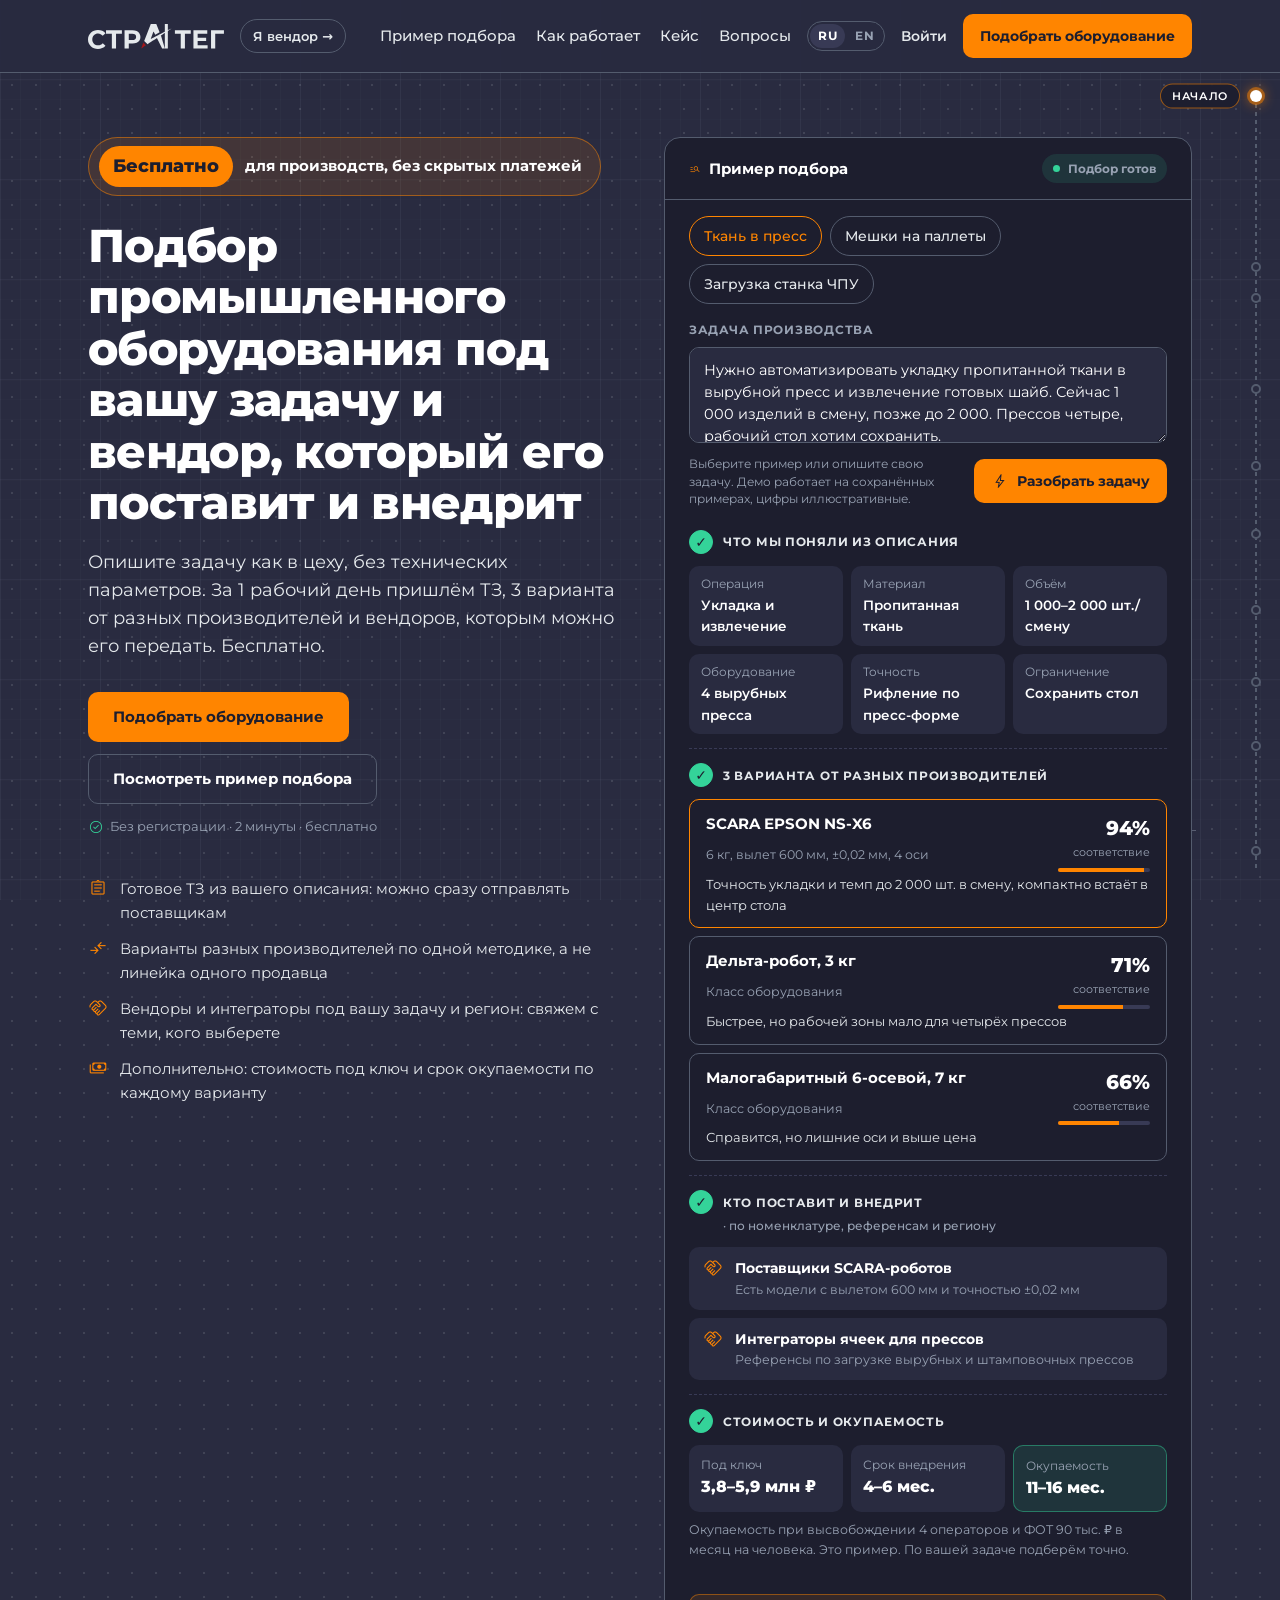
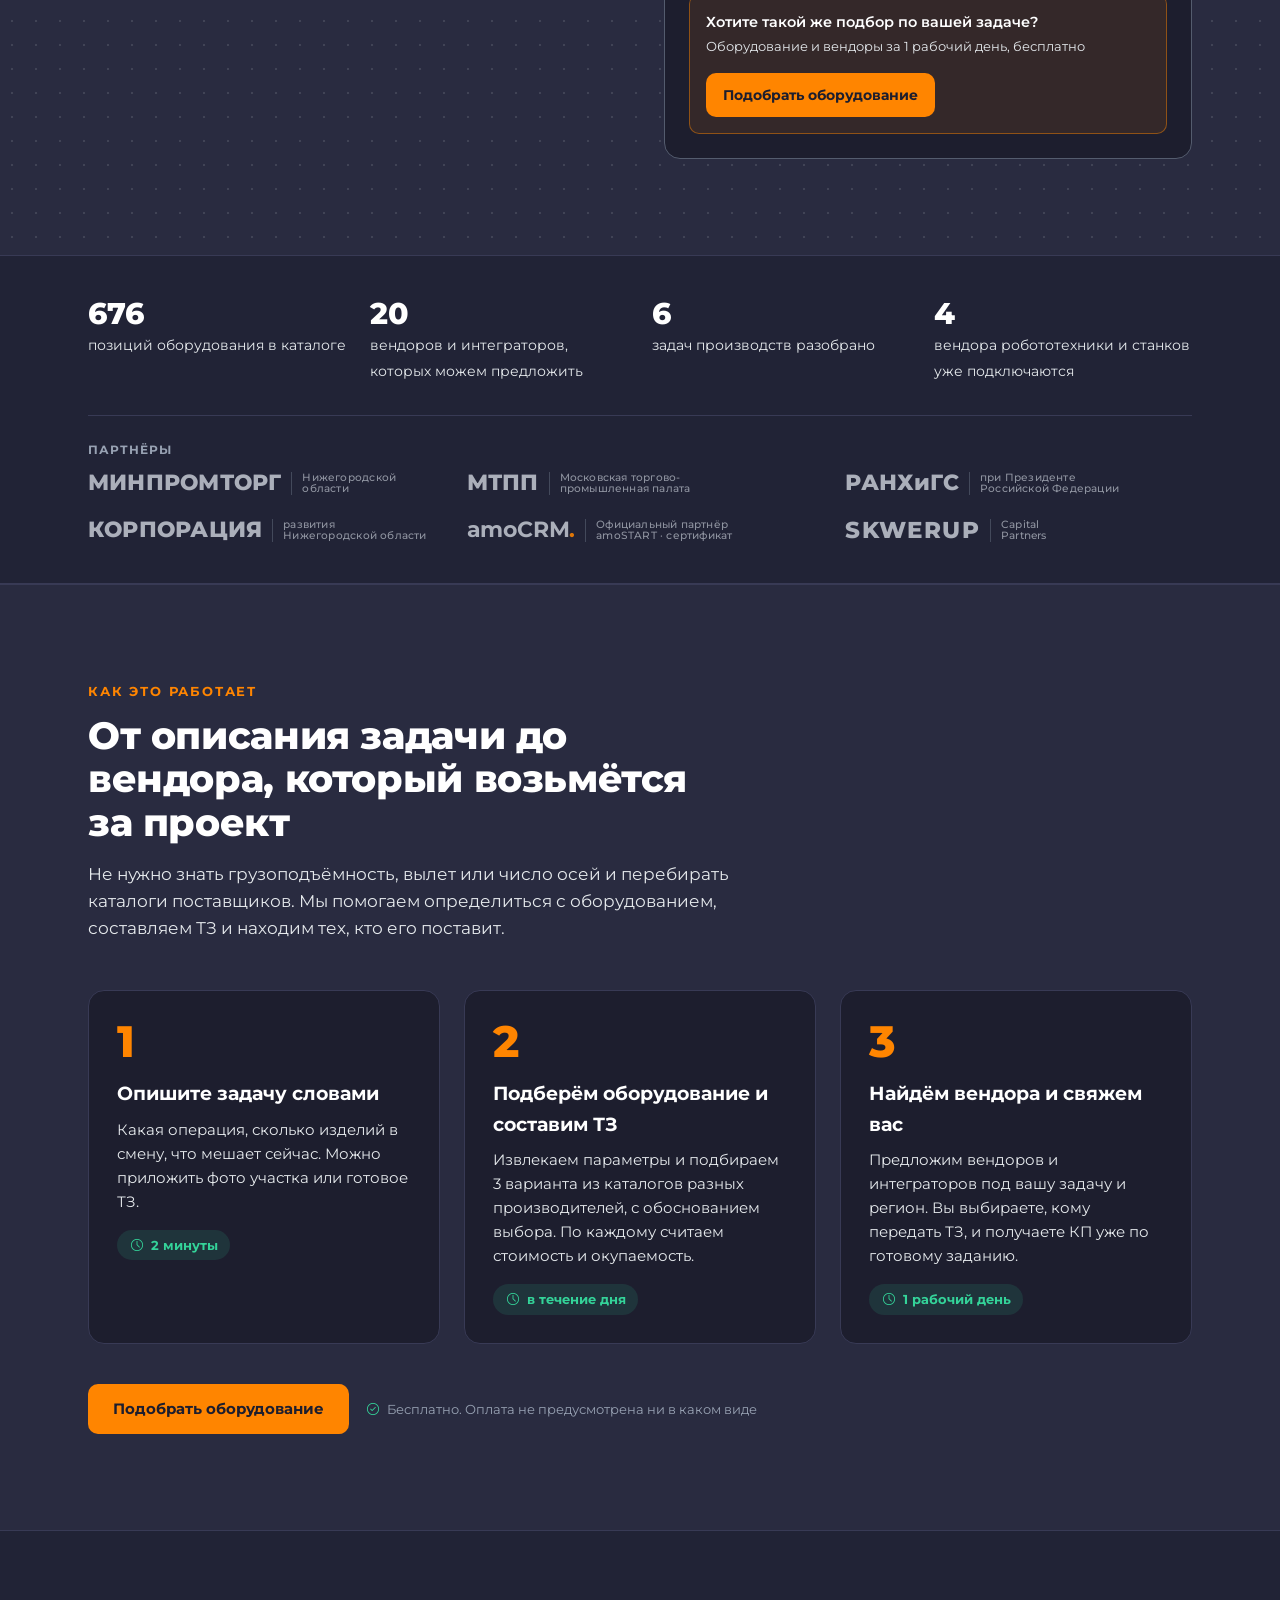
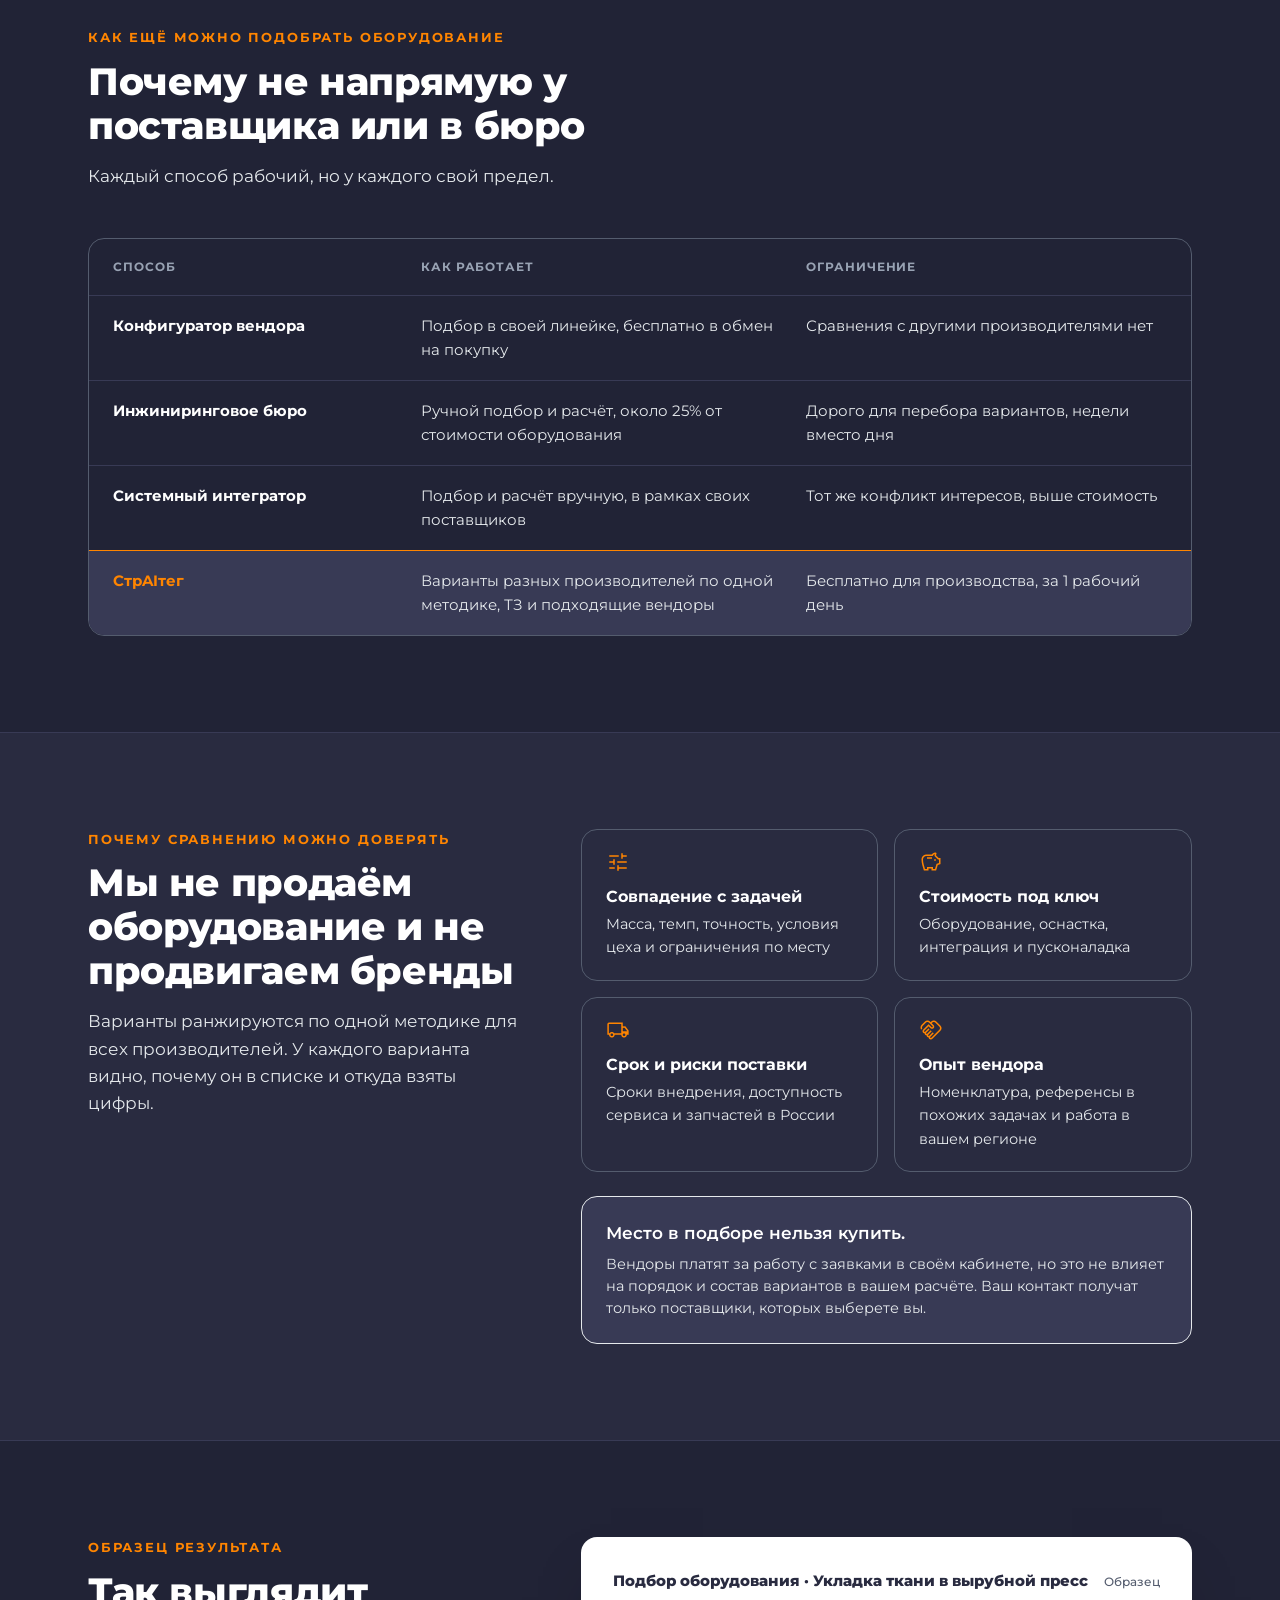
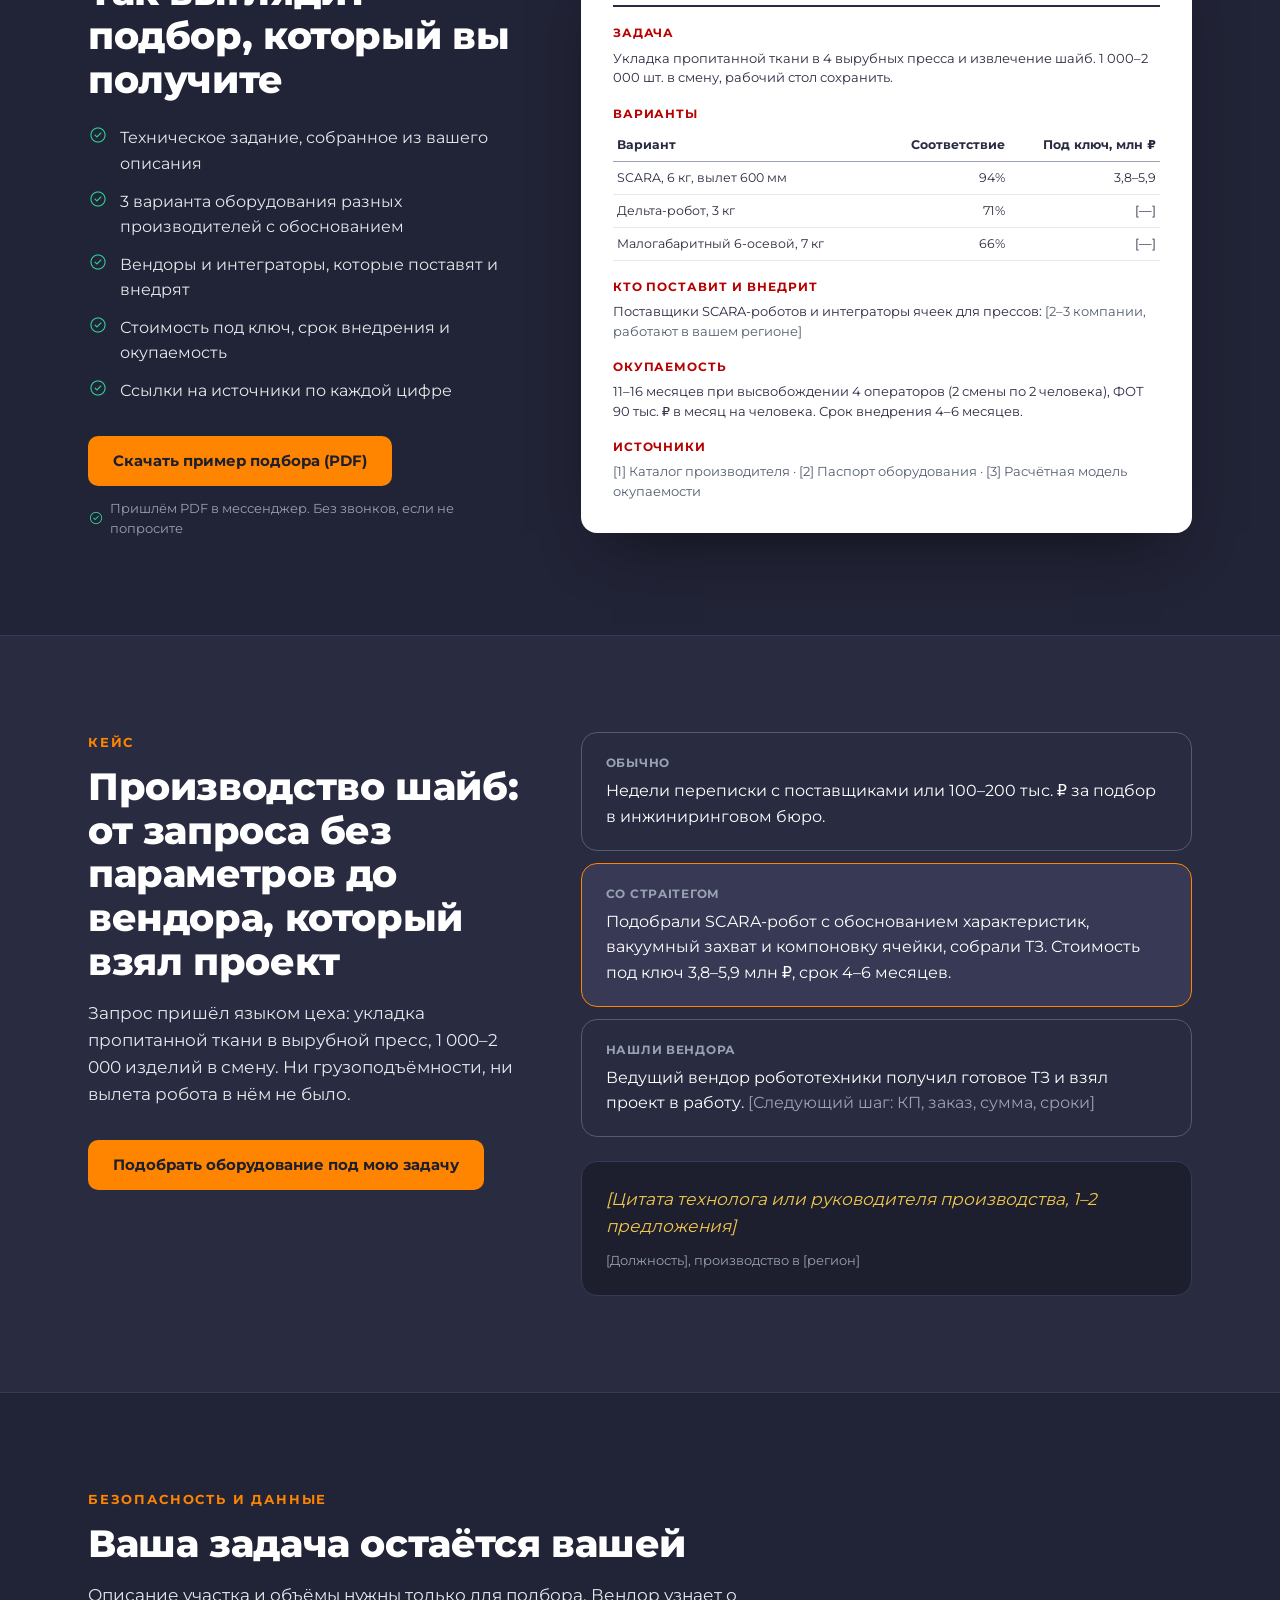
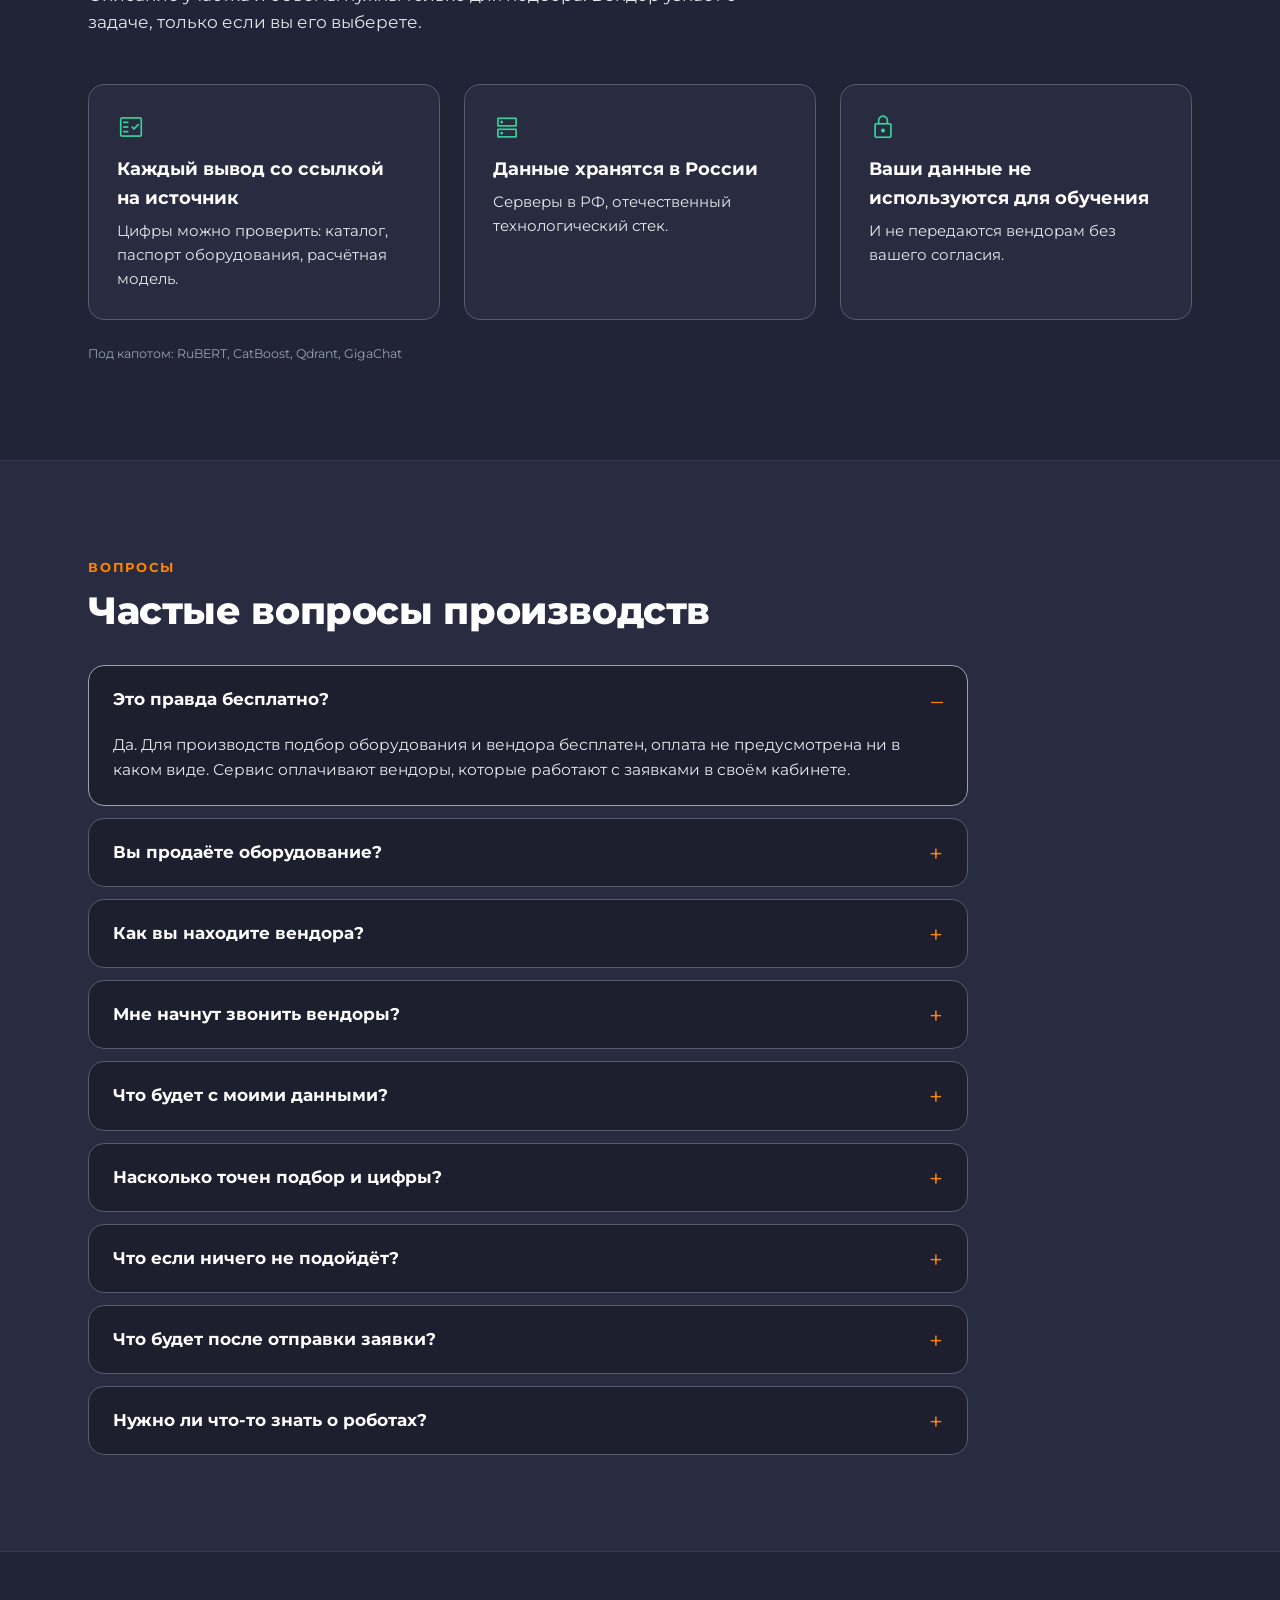
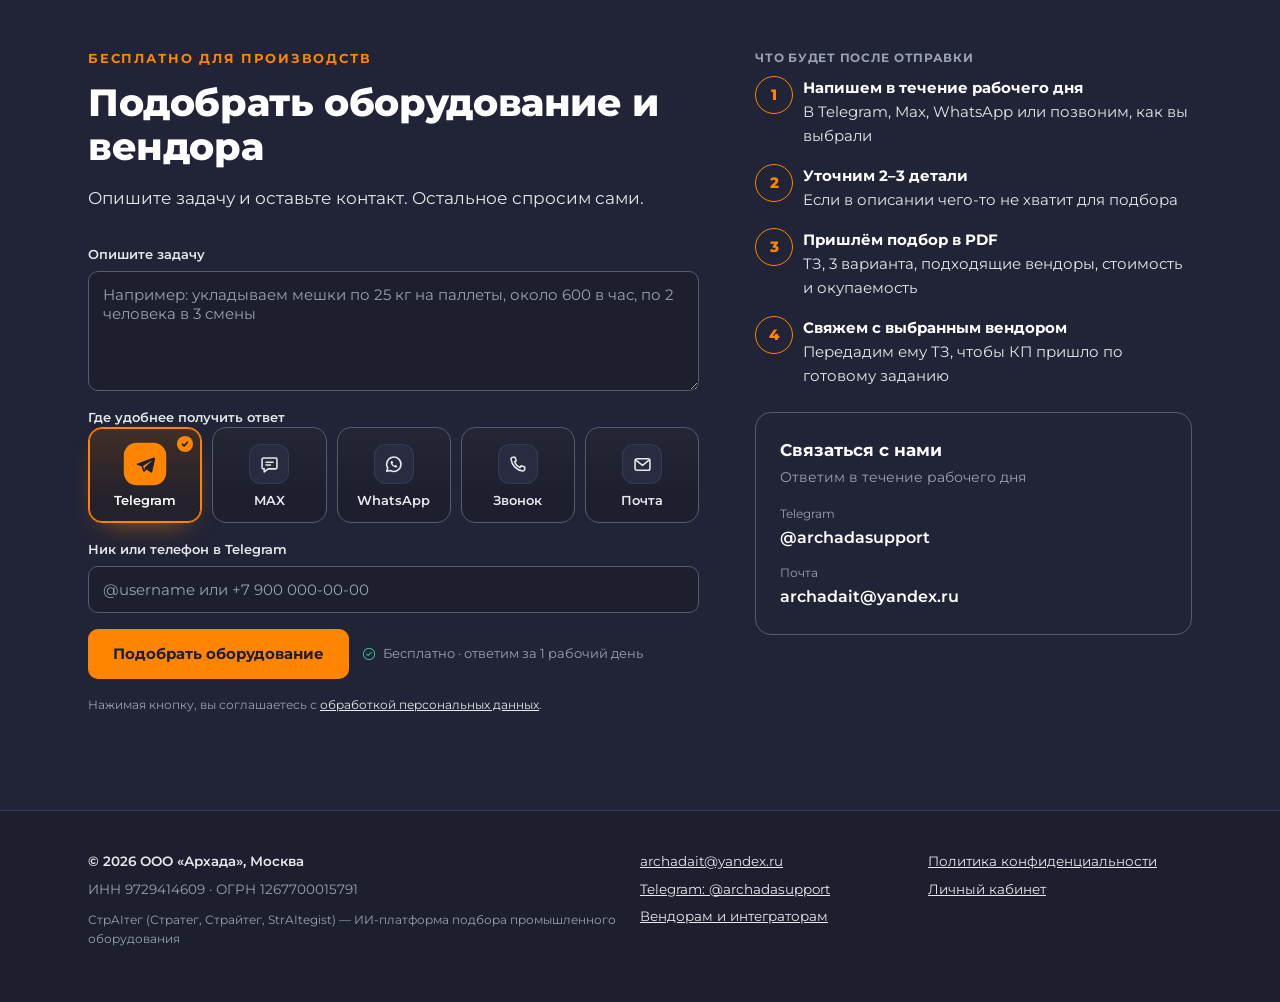
==== commit c46e1257: "Merge branch 'main' into animations # Conflicts: #	en/index.html #	en/privacy/index.html #	index.htm" ====
--- a/index.html
+++ b/index.html
@@ -26,7 +26,7 @@
 <link rel="preload" href="/assets/fonts/montserrat-cyrillic-400-normal.woff2" as="font" type="font/woff2" crossorigin>
 <link rel="preload" href="/assets/fonts/montserrat-cyrillic-800-normal.woff2" as="font" type="font/woff2" crossorigin>
 <link rel="stylesheet" href="https://fonts.googleapis.com/css2?family=Material+Symbols+Outlined:opsz,wght,FILL,GRAD@20..48,300,0,0&display=block">
-<link rel="stylesheet" href="/assets/styles.css?v=20261103j">
+<link rel="stylesheet" href="/assets/styles.css?v=20261103k">
 <script type="application/ld+json">
 {"@context": "https://schema.org", "@graph": [{"@type": "Organization", "@id": "https://straitegist.ru/#org", "name": "СтрAIтег", "alternateName": ["StrAItegist", "Straitegist", "Стратег", "Страйтег", "СтрАИтег", "Стр AI тег"], "legalName": "ООО «Архада»", "url": "https://straitegist.ru/", "logo": "https://factory.straitegist.ru/assets/logo.svg", "email": "archadait@yandex.ru", "address": {"@type": "PostalAddress", "addressLocality": "Москва", "addressCountry": "RU"}}, {"@type": "WebSite", "@id": "https://factory.straitegist.ru/#site", "url": "https://factory.straitegist.ru/", "name": "СтрAIтег для производств", "inLanguage": "ru", "publisher": {"@id": "https://straitegist.ru/#org"}, "alternateName": ["СтрAIтег", "Стратег", "Страйтег", "StrAItegist"]}, {"@type": "Service", "@id": "https://factory.straitegist.ru/#service", "name": "Подбор промышленного оборудования и поставщика", "serviceType": "Подбор промышленного оборудования", "description": "По описанию задачи производства за 1 рабочий день готовим ТЗ на оборудование, 3 варианта оборудования разных производителей и вендоров, которые его поставят и внедрят. Станки ЧПУ, промышленные роботы, автоматизация и роботизация производства.", "provider": {"@id": "https://straitegist.ru/#org"}, "areaServed": {"@type": "Country", "name": "Россия"}, "audience": {"@type": "BusinessAudience", "audienceType": "Промышленные предприятия"}, "offers": {"@type": "Offer", "price": "0", "priceCurrency": "RUB", "description": "Бесплатно для производств"}, "url": "https://factory.straitegist.ru/"}, {"@type": "FAQPage", "@id": "https://factory.straitegist.ru/#faq", "mainEntity": [{"@type": "Question", "name": "Вы продаёте оборудование?", "acceptedAnswer": {"@type": "Answer", "text": "Нет. Мы не продаём оборудование и не конкурируем с поставщиками. Наша задача — помочь вам определиться с оборудованием и найти, кто его поставит."}}, {"@type": "Question", "name": "Как вы находите вендора?", "acceptedAnswer": {"@type": "Answer", "text": "Сопоставляем вашу задачу с профилями вендоров и интеграторов: номенклатурой, референсами в похожих проектах и регионом. Предлагаем подходящих, а вы выбираете, кому передать ТЗ."}}, {"@type": "Question", "name": "Мне начнут звонить вендоры?", "acceptedAnswer": {"@type": "Answer", "text": "Нет. Подбор приходит вам. Контакт получат только поставщики, которых вы сами выберете."}}, {"@type": "Question", "name": "Что будет с моими данными?", "acceptedAnswer": {"@type": "Answer", "text": "Описание задачи хранится на серверах в России и используется только для вашего подбора. Мы не используем ваши данные для обучения и не передаём их третьим лицам без вашего согласия."}}, {"@type": "Question", "name": "Насколько точен подбор и цифры?", "acceptedAnswer": {"@type": "Answer", "text": "У каждого варианта есть обоснование и ссылка на источник. Неуверенные места помечаем «Требует проверки специалистом». Стоимость и окупаемость предварительные, точная цена — в КП вендора по вашему ТЗ."}}, {"@type": "Question", "name": "Что если ничего не подойдёт?", "acceptedAnswer": {"@type": "Answer", "text": "Так и напишем, и объясним почему. Если задачу можно решить иначе, например другим классом оборудования, предложим вариант."}}, {"@type": "Question", "name": "Что будет после отправки заявки?", "acceptedAnswer": {"@type": "Answer", "text": "В течение рабочего дня напишем в выбранный мессенджер, при необходимости уточним 2–3 детали и пришлём подбор: ТЗ, 3 варианта и подходящих вендоров."}}, {"@type": "Question", "name": "Нужно ли что-то знать о роботах?", "acceptedAnswer": {"@type": "Answer", "text": "Нет. Опишите операцию так, как объяснили бы новому сотруднику: что делаем, сколько, какие ограничения. Параметры оборудования мы определим сами."}}]}]}
 </script>
@@ -361,6 +361,7 @@
 </dialog>
 <div class="mbar"><a class="btn btn-p" href="#lead">Подобрать оборудование бесплатно</a></div>
 </div>
-<script src="/assets/site.js?v=20261103j" defer></script>
+<script src="/assets/site.js?v=20261103k" defer></script>
+<script src="/assets/motion.js?v=20261103k" defer></script>
 </body>
 </html>
--- a/assets/styles.css
+++ b/assets/styles.css
@@ -433,3 +433,32 @@
 @media (prefers-reduced-motion:reduce){
 html{scroll-behavior:auto}
 }
+
+/* ===================== Анимации прокрутки (assets/motion.js) ===================== */
+/* Линия процесса справа вместо полосы прокрутки */
+html.has-rail{scrollbar-width:none}
+html.has-rail::-webkit-scrollbar{display:none}
+.rail{position:fixed;right:max(10px,env(safe-area-inset-right,0px));top:96px;bottom:28px;width:28px;z-index:15;cursor:pointer;touch-action:none;-webkit-user-select:none;user-select:none}
+.rail-track{position:absolute;left:13px;top:0;bottom:0;width:2px;border-radius:2px;background:repeating-linear-gradient(to bottom,#545C6E 0 4px,transparent 4px 8px)}
+.rail-fill{position:absolute;left:0;top:0;width:2px;border-radius:2px;background:#FF8500;box-shadow:0 0 8px rgba(255,133,0,.55);overflow:hidden}
+.rail-fill:after{content:"";position:absolute;inset:0;background:repeating-linear-gradient(to bottom,transparent 0 16px,rgba(255,236,210,.95) 16px 21px);background-size:100% 42px;animation:rail-flow 1.1s linear infinite}
+@keyframes rail-flow{to{background-position:0 42px}}
+.rail-head{position:absolute;left:14px;width:12px;height:12px;margin:-6px 0 0 -6px;border-radius:50%;background:#fff;box-shadow:0 0 0 3px rgba(255,133,0,.35),0 0 14px #FF8500;cursor:grab;z-index:2;transition:transform .15s}
+.rail-head:focus-visible{outline:2px solid #FF8500;outline-offset:4px}
+.rail.drag .rail-head{cursor:grabbing;transform:scale(1.3)}
+.rail-tip{position:absolute;right:22px;top:50%;transform:translateY(-50%);white-space:nowrap;font:600 11px/1 Montserrat,sans-serif;letter-spacing:.06em;text-transform:uppercase;color:#fff;background:rgba(29,30,46,.94);border:1px solid rgba(255,133,0,.55);border-radius:999px;padding:6px 11px;opacity:0;transition:opacity .35s;pointer-events:none}
+.rail.moving .rail-tip,.rail.drag .rail-tip,.rail-head:focus-visible .rail-tip{opacity:1}
+.rail-node{position:absolute;left:14px;width:20px;height:20px;margin:-10px 0 0 -10px;padding:0;border:0;background:none;cursor:pointer;z-index:1}
+.rail-node i{position:absolute;inset:5px;border-radius:50%;background:#292B40;border:2px solid #545C6E;transition:background-color .3s,border-color .3s,box-shadow .3s}
+.rail-node.on i{background:#FF8500;border-color:#FF8500}
+.rail-node.cur i{box-shadow:0 0 0 4px rgba(255,133,0,.2)}
+.rail-node span{position:absolute;right:24px;top:50%;transform:translateY(-50%);white-space:nowrap;font:600 11px/1 Montserrat,sans-serif;letter-spacing:.06em;text-transform:uppercase;color:#E5E9EC;background:rgba(29,30,46,.94);border:1px solid #545C6E;border-radius:999px;padding:6px 11px;opacity:0;transition:opacity .2s;pointer-events:none}
+.rail-node:hover span,.rail-node:focus-visible span{opacity:1}
+.rail-node:focus-visible{outline:none}
+.rail-node:focus-visible i{border-color:#fff}
+.rail.moving .rail-node.cur span{opacity:0}
+/* Инженерный чертёж на фоне */
+canvas.bp{position:fixed;inset:0;width:100%;height:100%;z-index:0;pointer-events:none}
+html.has-bp .pg{background:transparent;position:relative;z-index:1}
+html.has-bp section.alt,html.has-bp .proof{background:rgba(29,30,46,.55)}
+@media (prefers-reduced-motion:reduce){.rail-fill:after{animation:none}}
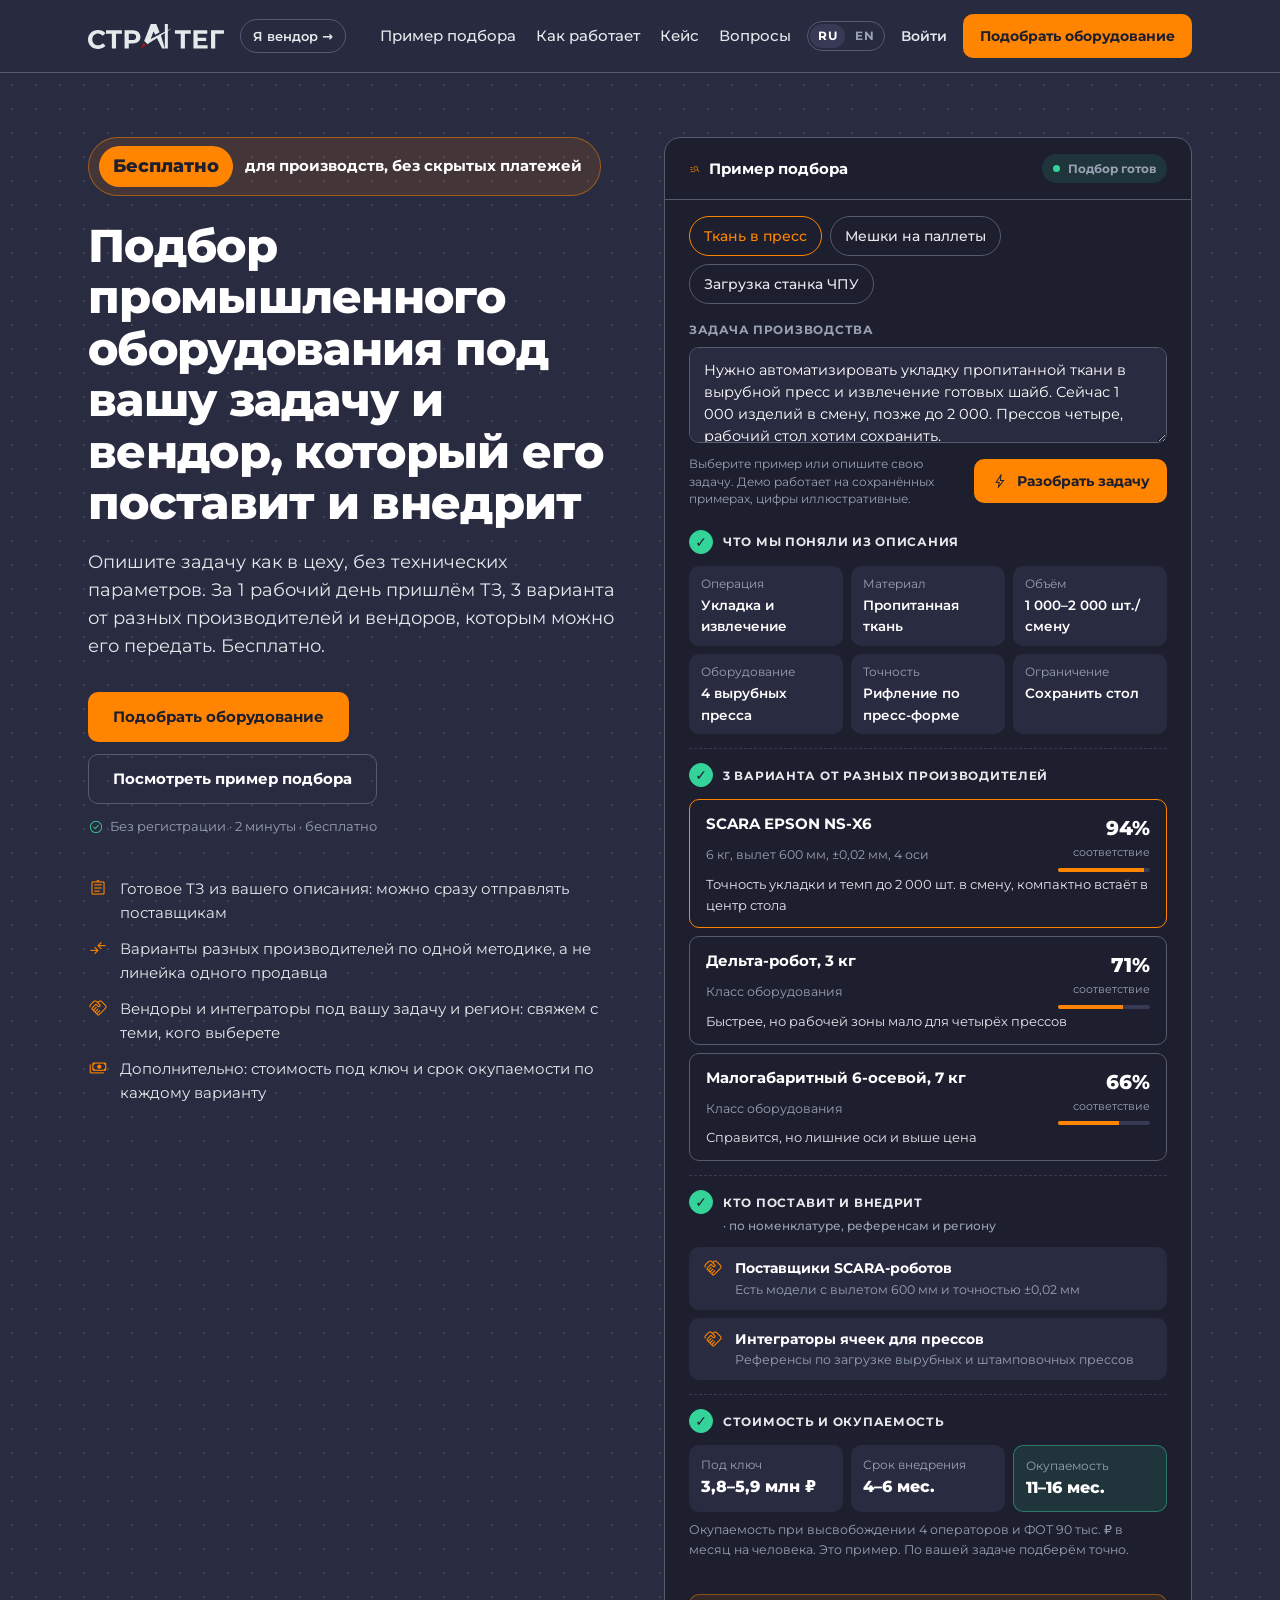
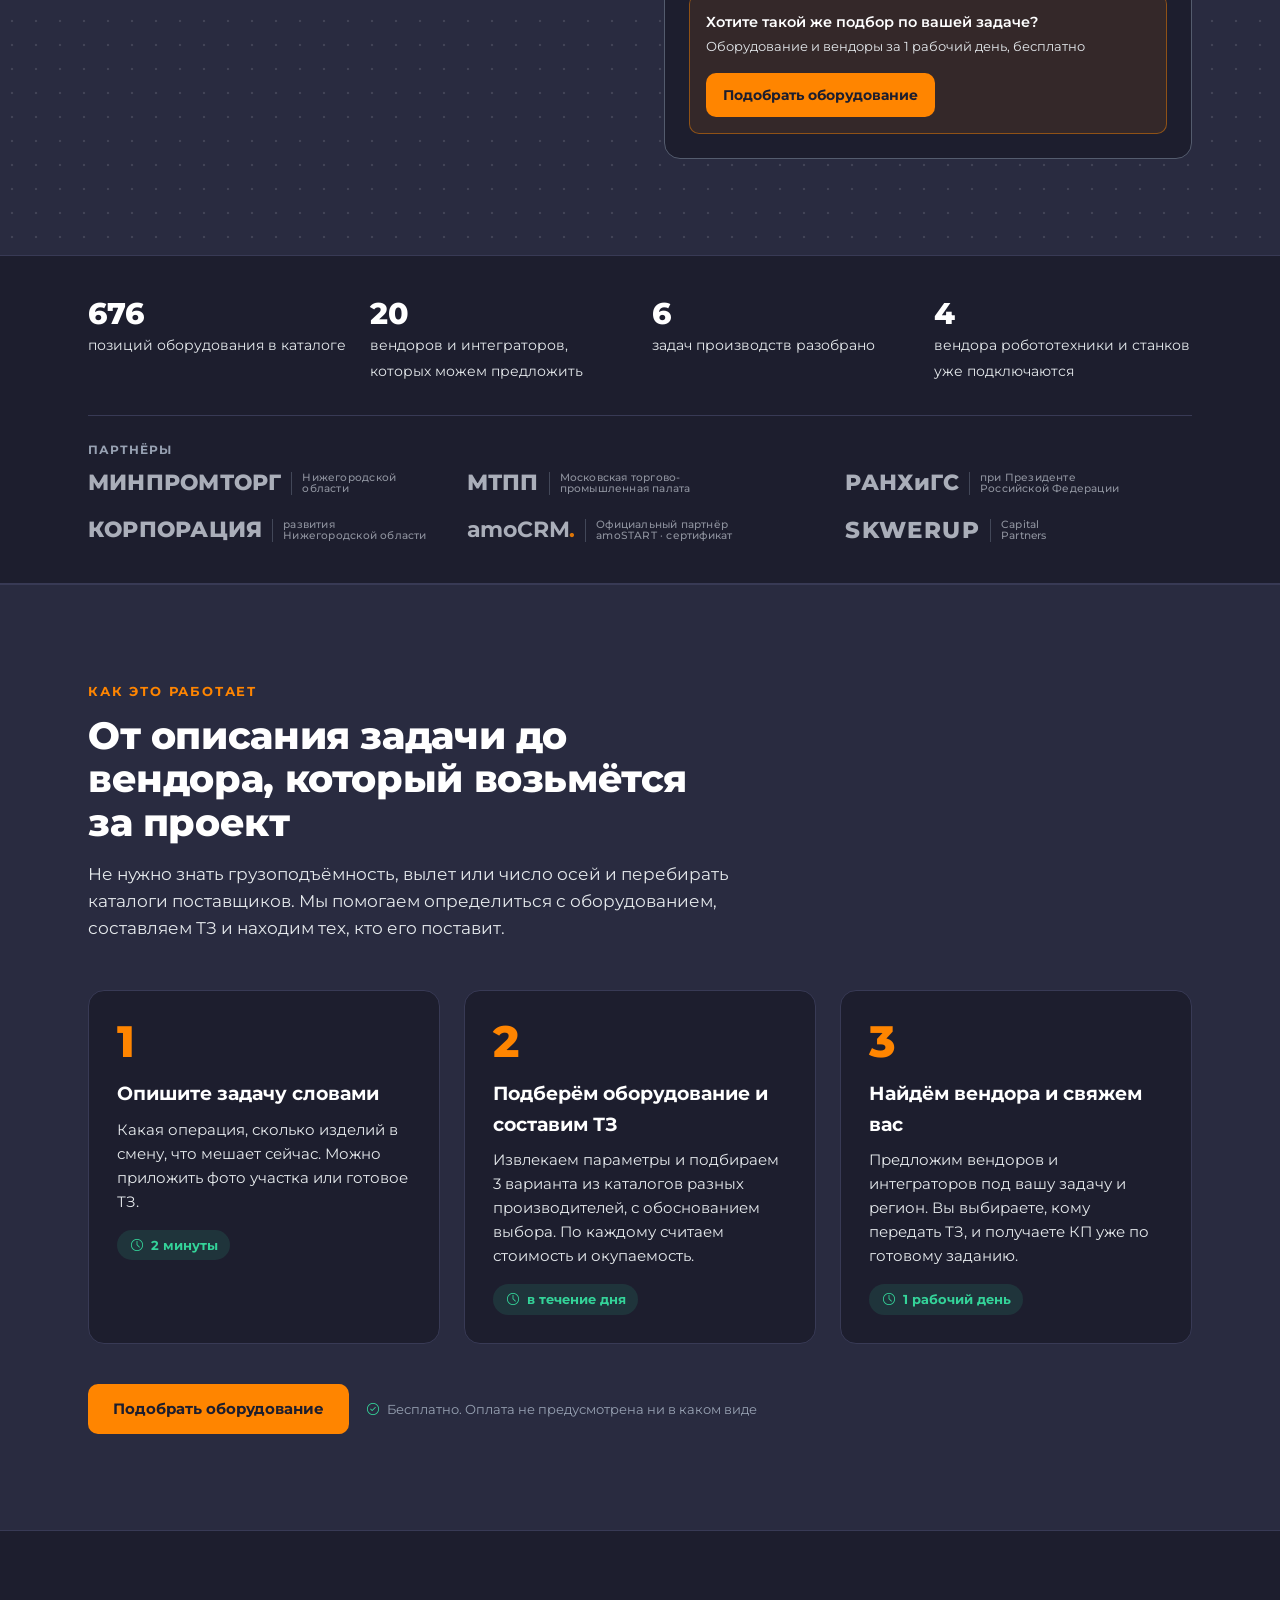
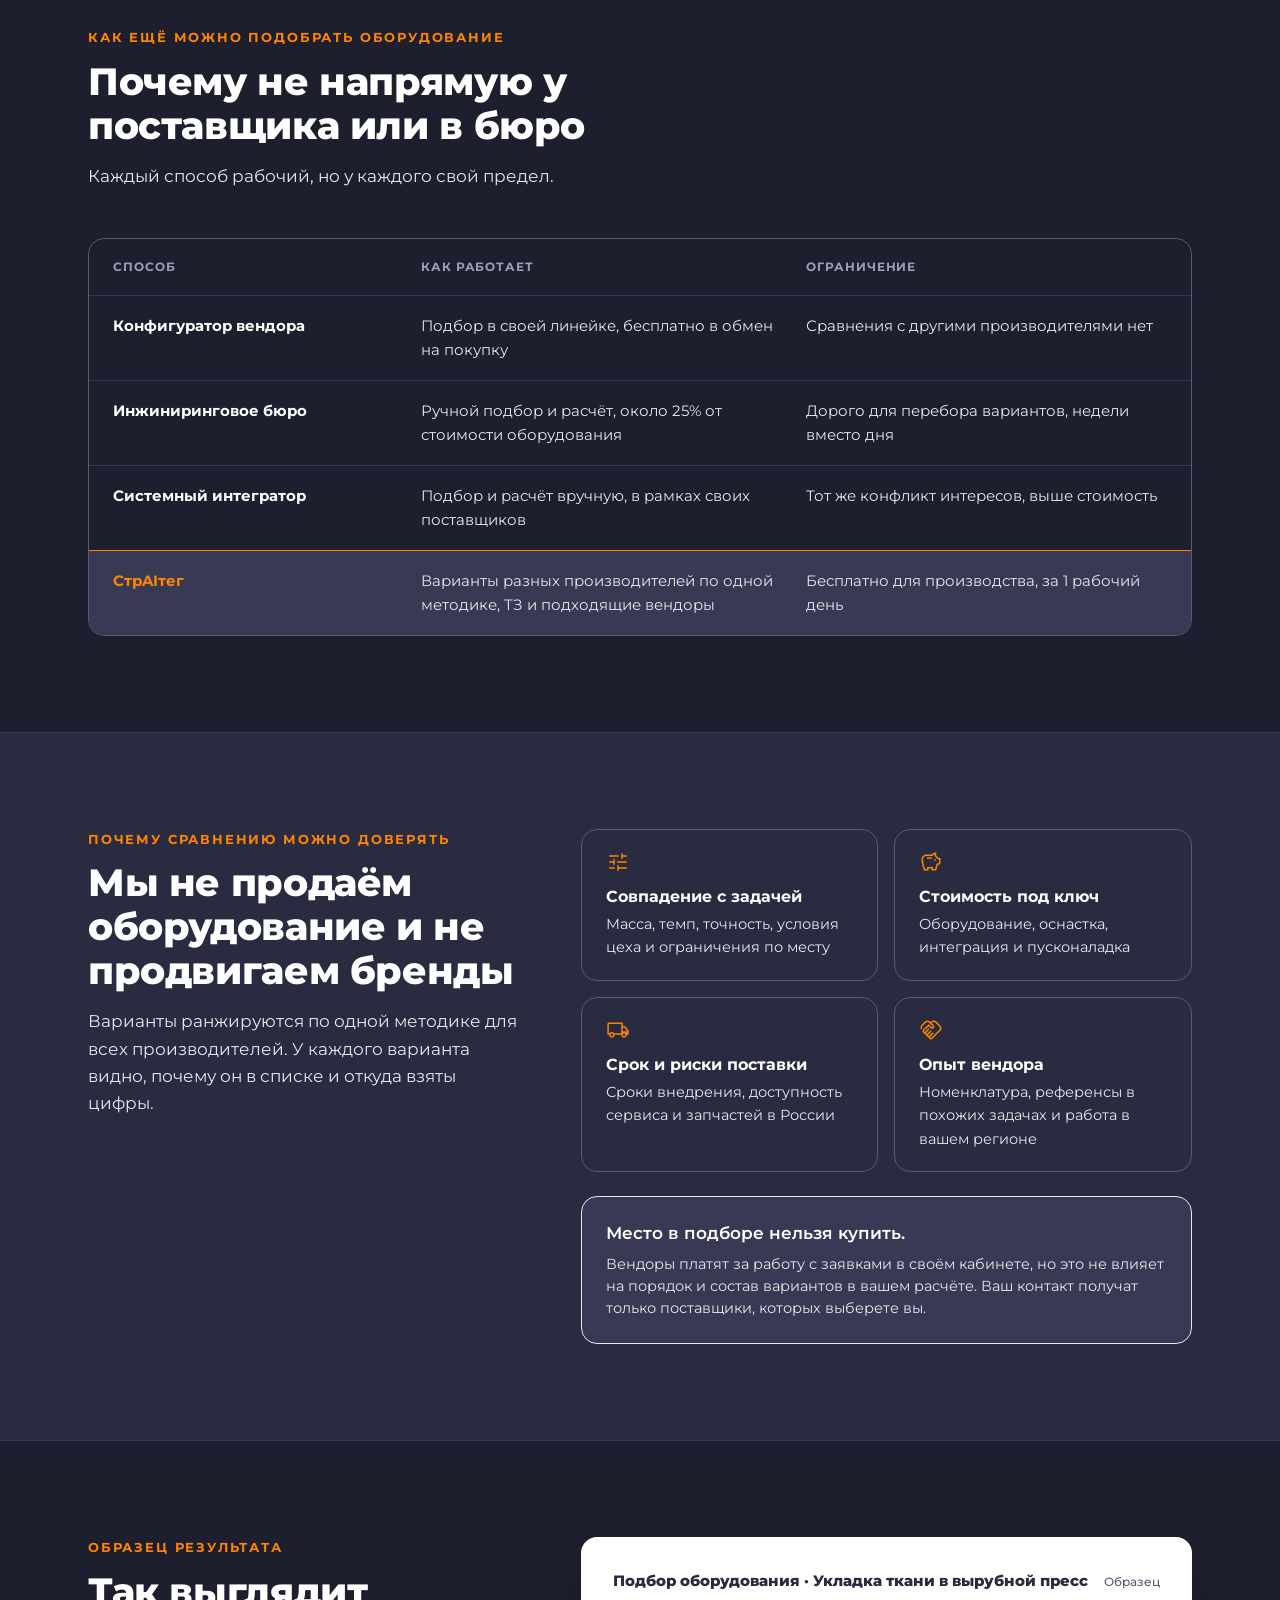
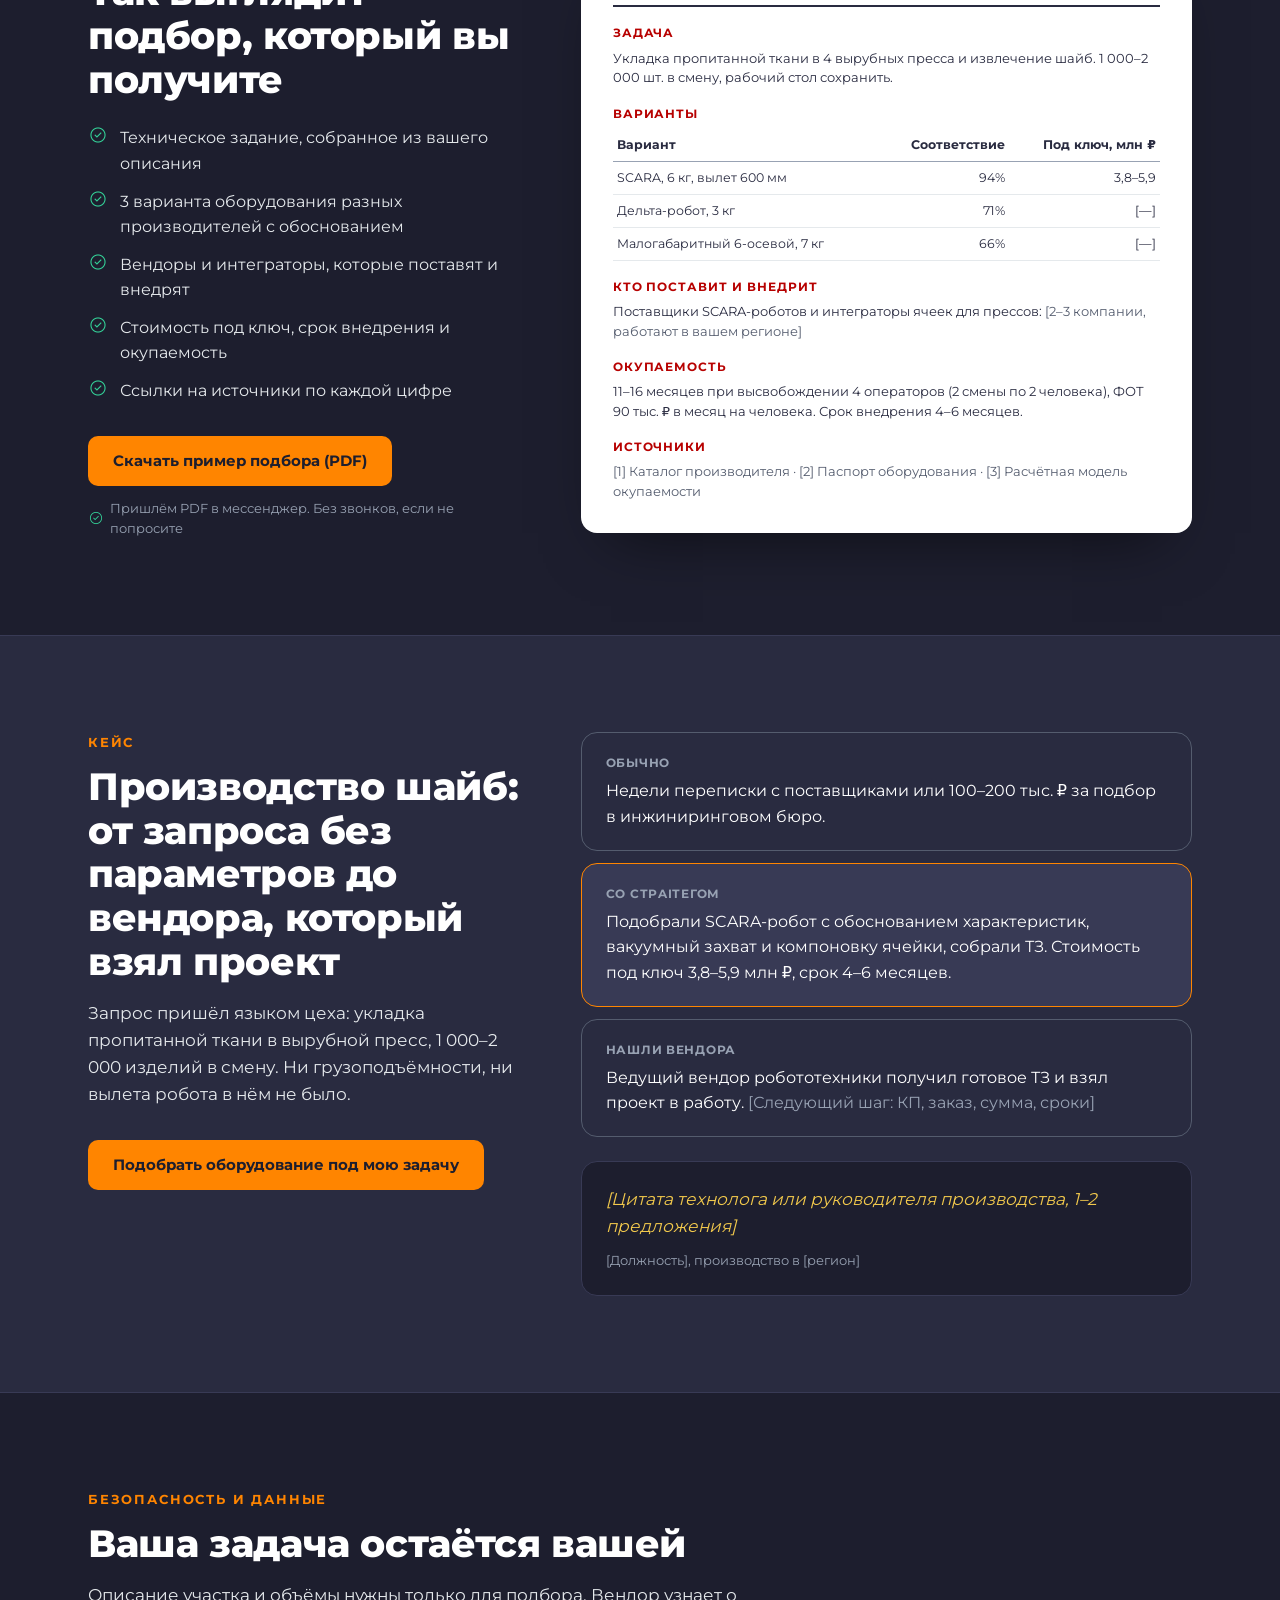
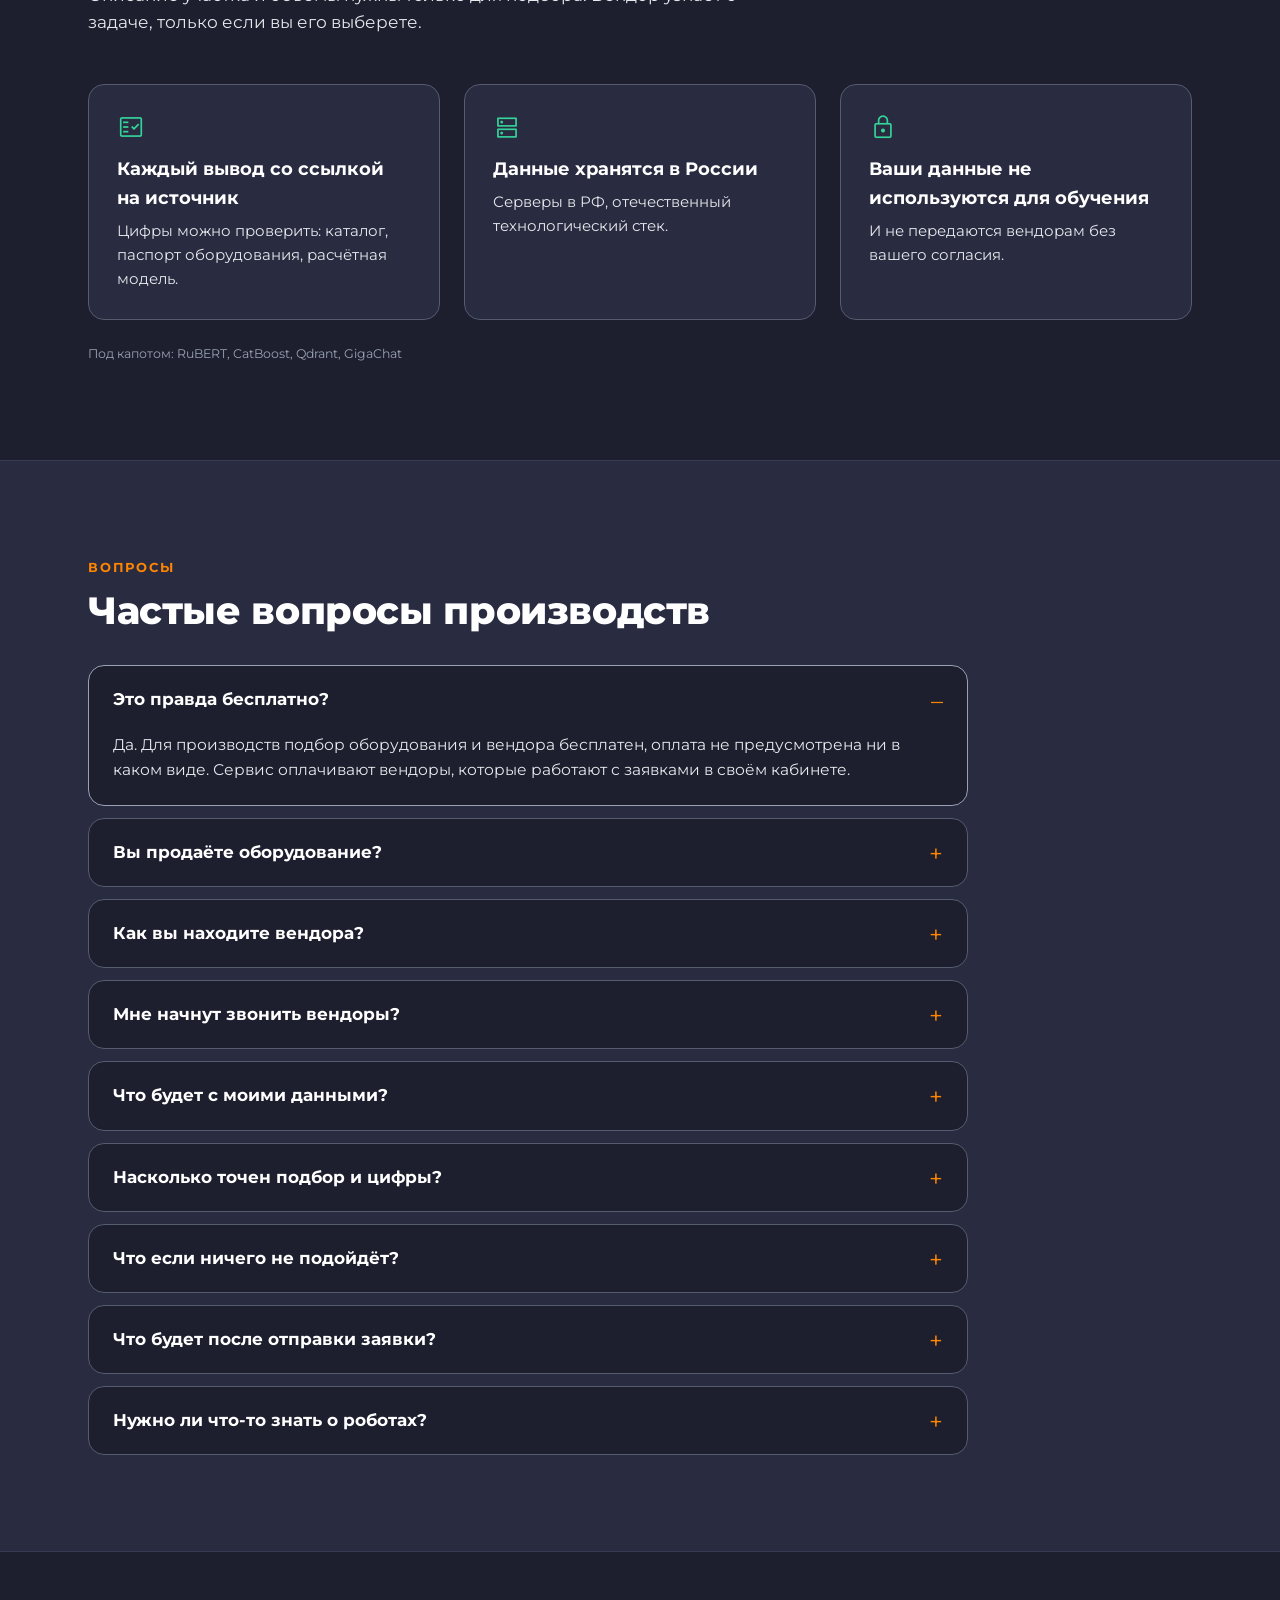
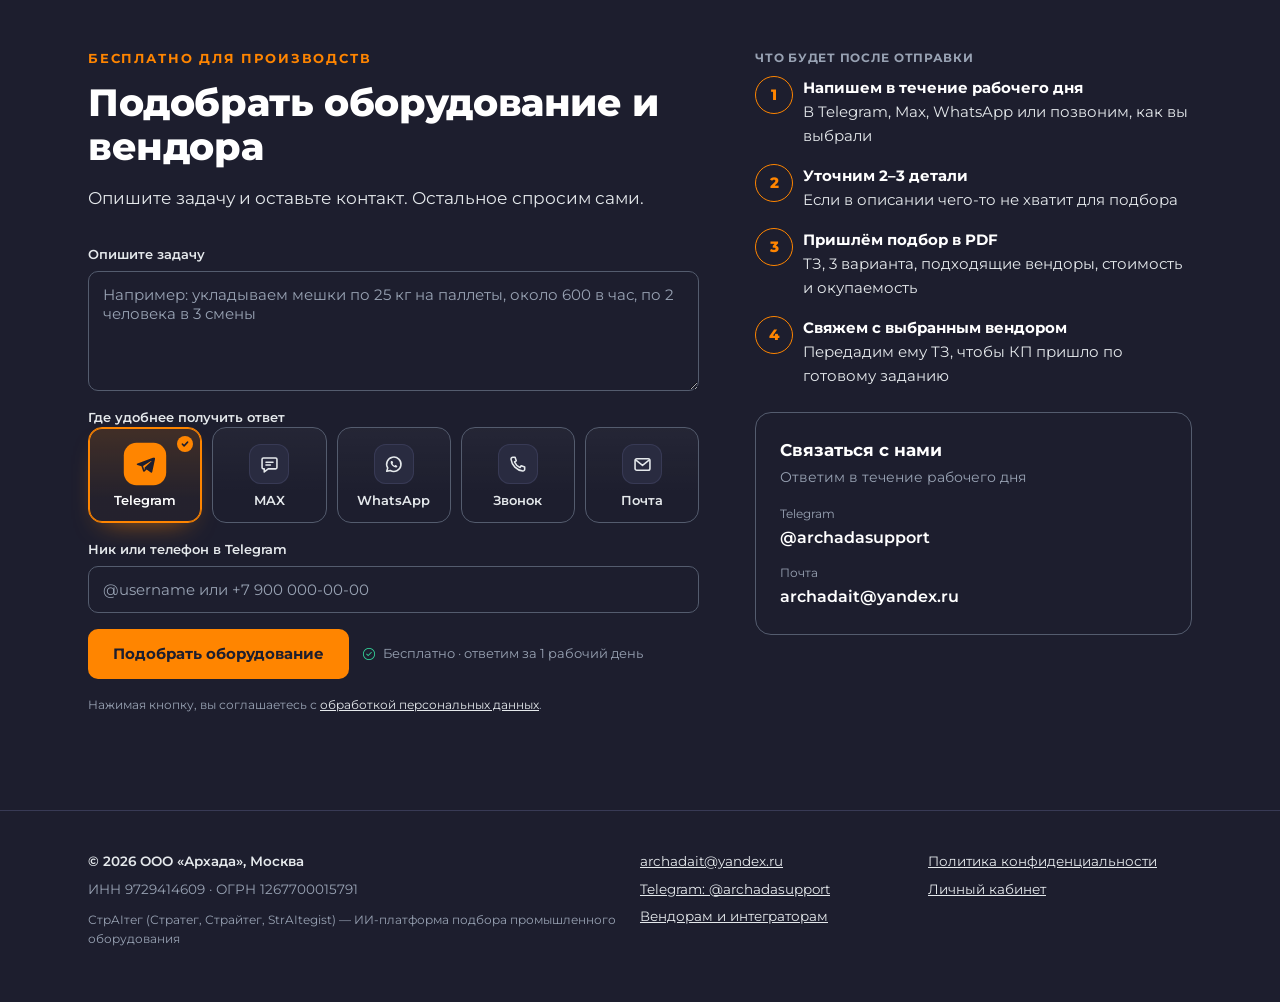
==== commit e55ff61c: "Vendors: partner strip right after the hero, before the market block Co-Authored-By: Claude Opus 5.5" ====
--- a/index.html
+++ b/index.html
@@ -26,7 +26,7 @@
 <link rel="preload" href="/assets/fonts/montserrat-cyrillic-400-normal.woff2" as="font" type="font/woff2" crossorigin>
 <link rel="preload" href="/assets/fonts/montserrat-cyrillic-800-normal.woff2" as="font" type="font/woff2" crossorigin>
 <link rel="stylesheet" href="https://fonts.googleapis.com/css2?family=Material+Symbols+Outlined:opsz,wght,FILL,GRAD@20..48,300,0,0&display=block">
-<link rel="stylesheet" href="/assets/styles.css?v=20261103k">
+<link rel="stylesheet" href="/assets/styles.css?v=20261103l">
 <script type="application/ld+json">
 {"@context": "https://schema.org", "@graph": [{"@type": "Organization", "@id": "https://straitegist.ru/#org", "name": "СтрAIтег", "alternateName": ["StrAItegist", "Straitegist", "Стратег", "Страйтег", "СтрАИтег", "Стр AI тег"], "legalName": "ООО «Архада»", "url": "https://straitegist.ru/", "logo": "https://factory.straitegist.ru/assets/logo.svg", "email": "archadait@yandex.ru", "address": {"@type": "PostalAddress", "addressLocality": "Москва", "addressCountry": "RU"}}, {"@type": "WebSite", "@id": "https://factory.straitegist.ru/#site", "url": "https://factory.straitegist.ru/", "name": "СтрAIтег для производств", "inLanguage": "ru", "publisher": {"@id": "https://straitegist.ru/#org"}, "alternateName": ["СтрAIтег", "Стратег", "Страйтег", "StrAItegist"]}, {"@type": "Service", "@id": "https://factory.straitegist.ru/#service", "name": "Подбор промышленного оборудования и поставщика", "serviceType": "Подбор промышленного оборудования", "description": "По описанию задачи производства за 1 рабочий день готовим ТЗ на оборудование, 3 варианта оборудования разных производителей и вендоров, которые его поставят и внедрят. Станки ЧПУ, промышленные роботы, автоматизация и роботизация производства.", "provider": {"@id": "https://straitegist.ru/#org"}, "areaServed": {"@type": "Country", "name": "Россия"}, "audience": {"@type": "BusinessAudience", "audienceType": "Промышленные предприятия"}, "offers": {"@type": "Offer", "price": "0", "priceCurrency": "RUB", "description": "Бесплатно для производств"}, "url": "https://factory.straitegist.ru/"}, {"@type": "FAQPage", "@id": "https://factory.straitegist.ru/#faq", "mainEntity": [{"@type": "Question", "name": "Вы продаёте оборудование?", "acceptedAnswer": {"@type": "Answer", "text": "Нет. Мы не продаём оборудование и не конкурируем с поставщиками. Наша задача — помочь вам определиться с оборудованием и найти, кто его поставит."}}, {"@type": "Question", "name": "Как вы находите вендора?", "acceptedAnswer": {"@type": "Answer", "text": "Сопоставляем вашу задачу с профилями вендоров и интеграторов: номенклатурой, референсами в похожих проектах и регионом. Предлагаем подходящих, а вы выбираете, кому передать ТЗ."}}, {"@type": "Question", "name": "Мне начнут звонить вендоры?", "acceptedAnswer": {"@type": "Answer", "text": "Нет. Подбор приходит вам. Контакт получат только поставщики, которых вы сами выберете."}}, {"@type": "Question", "name": "Что будет с моими данными?", "acceptedAnswer": {"@type": "Answer", "text": "Описание задачи хранится на серверах в России и используется только для вашего подбора. Мы не используем ваши данные для обучения и не передаём их третьим лицам без вашего согласия."}}, {"@type": "Question", "name": "Насколько точен подбор и цифры?", "acceptedAnswer": {"@type": "Answer", "text": "У каждого варианта есть обоснование и ссылка на источник. Неуверенные места помечаем «Требует проверки специалистом». Стоимость и окупаемость предварительные, точная цена — в КП вендора по вашему ТЗ."}}, {"@type": "Question", "name": "Что если ничего не подойдёт?", "acceptedAnswer": {"@type": "Answer", "text": "Так и напишем, и объясним почему. Если задачу можно решить иначе, например другим классом оборудования, предложим вариант."}}, {"@type": "Question", "name": "Что будет после отправки заявки?", "acceptedAnswer": {"@type": "Answer", "text": "В течение рабочего дня напишем в выбранный мессенджер, при необходимости уточним 2–3 детали и пришлём подбор: ТЗ, 3 варианта и подходящих вендоров."}}, {"@type": "Question", "name": "Нужно ли что-то знать о роботах?", "acceptedAnswer": {"@type": "Answer", "text": "Нет. Опишите операцию так, как объяснили бы новому сотруднику: что делаем, сколько, какие ограничения. Параметры оборудования мы определим сами."}}]}]}
 </script>
@@ -361,7 +361,6 @@
 </dialog>
 <div class="mbar"><a class="btn btn-p" href="#lead">Подобрать оборудование бесплатно</a></div>
 </div>
-<script src="/assets/site.js?v=20261103k" defer></script>
-<script src="/assets/motion.js?v=20261103k" defer></script>
+<script src="/assets/site.js?v=20261103l" defer></script>
 </body>
 </html>
--- a/assets/styles.css
+++ b/assets/styles.css
@@ -242,6 +242,7 @@
 .files .ic{font-size:16px;color:#34D399}
 .nums small{display:block;font-size:12px;color:#98A2B3;margin-top:4px}
 .vendor .trust small{width:100%}
+.trust.trust-first{margin:0 0 40px;padding:0 0 32px;border-top:0;border-bottom:1px solid #383A55}
 .vals{display:grid;grid-template-columns:repeat(2,minmax(0,1fr));gap:24px}
 .vals div{background:#292B40;border:1px solid #545C6E;border-radius:16px;padding:28px}
 .vals .ic{font-size:28px;color:#FF8500;margin-bottom:14px;display:block}
@@ -433,32 +434,3 @@
 @media (prefers-reduced-motion:reduce){
 html{scroll-behavior:auto}
 }
-
-/* ===================== Анимации прокрутки (assets/motion.js) ===================== */
-/* Линия процесса справа вместо полосы прокрутки */
-html.has-rail{scrollbar-width:none}
-html.has-rail::-webkit-scrollbar{display:none}
-.rail{position:fixed;right:max(10px,env(safe-area-inset-right,0px));top:96px;bottom:28px;width:28px;z-index:15;cursor:pointer;touch-action:none;-webkit-user-select:none;user-select:none}
-.rail-track{position:absolute;left:13px;top:0;bottom:0;width:2px;border-radius:2px;background:repeating-linear-gradient(to bottom,#545C6E 0 4px,transparent 4px 8px)}
-.rail-fill{position:absolute;left:0;top:0;width:2px;border-radius:2px;background:#FF8500;box-shadow:0 0 8px rgba(255,133,0,.55);overflow:hidden}
-.rail-fill:after{content:"";position:absolute;inset:0;background:repeating-linear-gradient(to bottom,transparent 0 16px,rgba(255,236,210,.95) 16px 21px);background-size:100% 42px;animation:rail-flow 1.1s linear infinite}
-@keyframes rail-flow{to{background-position:0 42px}}
-.rail-head{position:absolute;left:14px;width:12px;height:12px;margin:-6px 0 0 -6px;border-radius:50%;background:#fff;box-shadow:0 0 0 3px rgba(255,133,0,.35),0 0 14px #FF8500;cursor:grab;z-index:2;transition:transform .15s}
-.rail-head:focus-visible{outline:2px solid #FF8500;outline-offset:4px}
-.rail.drag .rail-head{cursor:grabbing;transform:scale(1.3)}
-.rail-tip{position:absolute;right:22px;top:50%;transform:translateY(-50%);white-space:nowrap;font:600 11px/1 Montserrat,sans-serif;letter-spacing:.06em;text-transform:uppercase;color:#fff;background:rgba(29,30,46,.94);border:1px solid rgba(255,133,0,.55);border-radius:999px;padding:6px 11px;opacity:0;transition:opacity .35s;pointer-events:none}
-.rail.moving .rail-tip,.rail.drag .rail-tip,.rail-head:focus-visible .rail-tip{opacity:1}
-.rail-node{position:absolute;left:14px;width:20px;height:20px;margin:-10px 0 0 -10px;padding:0;border:0;background:none;cursor:pointer;z-index:1}
-.rail-node i{position:absolute;inset:5px;border-radius:50%;background:#292B40;border:2px solid #545C6E;transition:background-color .3s,border-color .3s,box-shadow .3s}
-.rail-node.on i{background:#FF8500;border-color:#FF8500}
-.rail-node.cur i{box-shadow:0 0 0 4px rgba(255,133,0,.2)}
-.rail-node span{position:absolute;right:24px;top:50%;transform:translateY(-50%);white-space:nowrap;font:600 11px/1 Montserrat,sans-serif;letter-spacing:.06em;text-transform:uppercase;color:#E5E9EC;background:rgba(29,30,46,.94);border:1px solid #545C6E;border-radius:999px;padding:6px 11px;opacity:0;transition:opacity .2s;pointer-events:none}
-.rail-node:hover span,.rail-node:focus-visible span{opacity:1}
-.rail-node:focus-visible{outline:none}
-.rail-node:focus-visible i{border-color:#fff}
-.rail.moving .rail-node.cur span{opacity:0}
-/* Инженерный чертёж на фоне */
-canvas.bp{position:fixed;inset:0;width:100%;height:100%;z-index:0;pointer-events:none}
-html.has-bp .pg{background:transparent;position:relative;z-index:1}
-html.has-bp section.alt,html.has-bp .proof{background:rgba(29,30,46,.55)}
-@media (prefers-reduced-motion:reduce){.rail-fill:after{animation:none}}
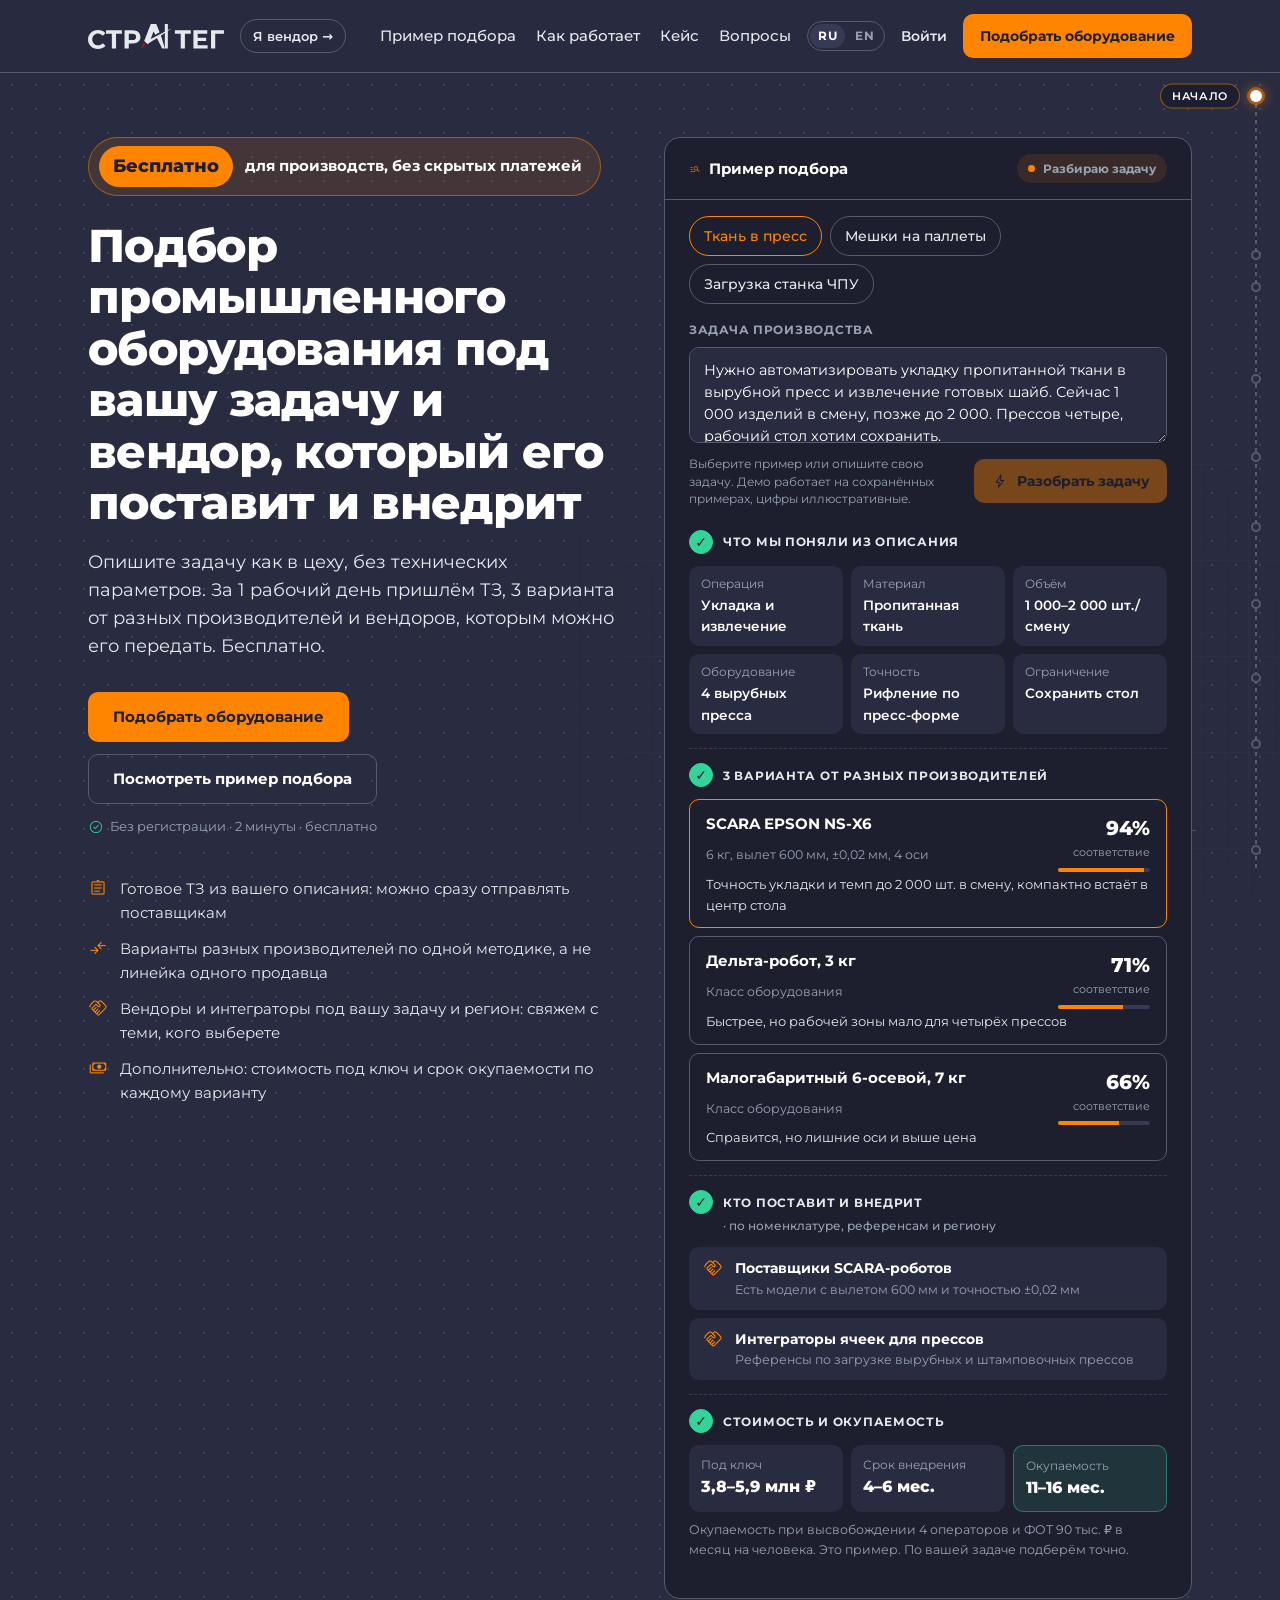
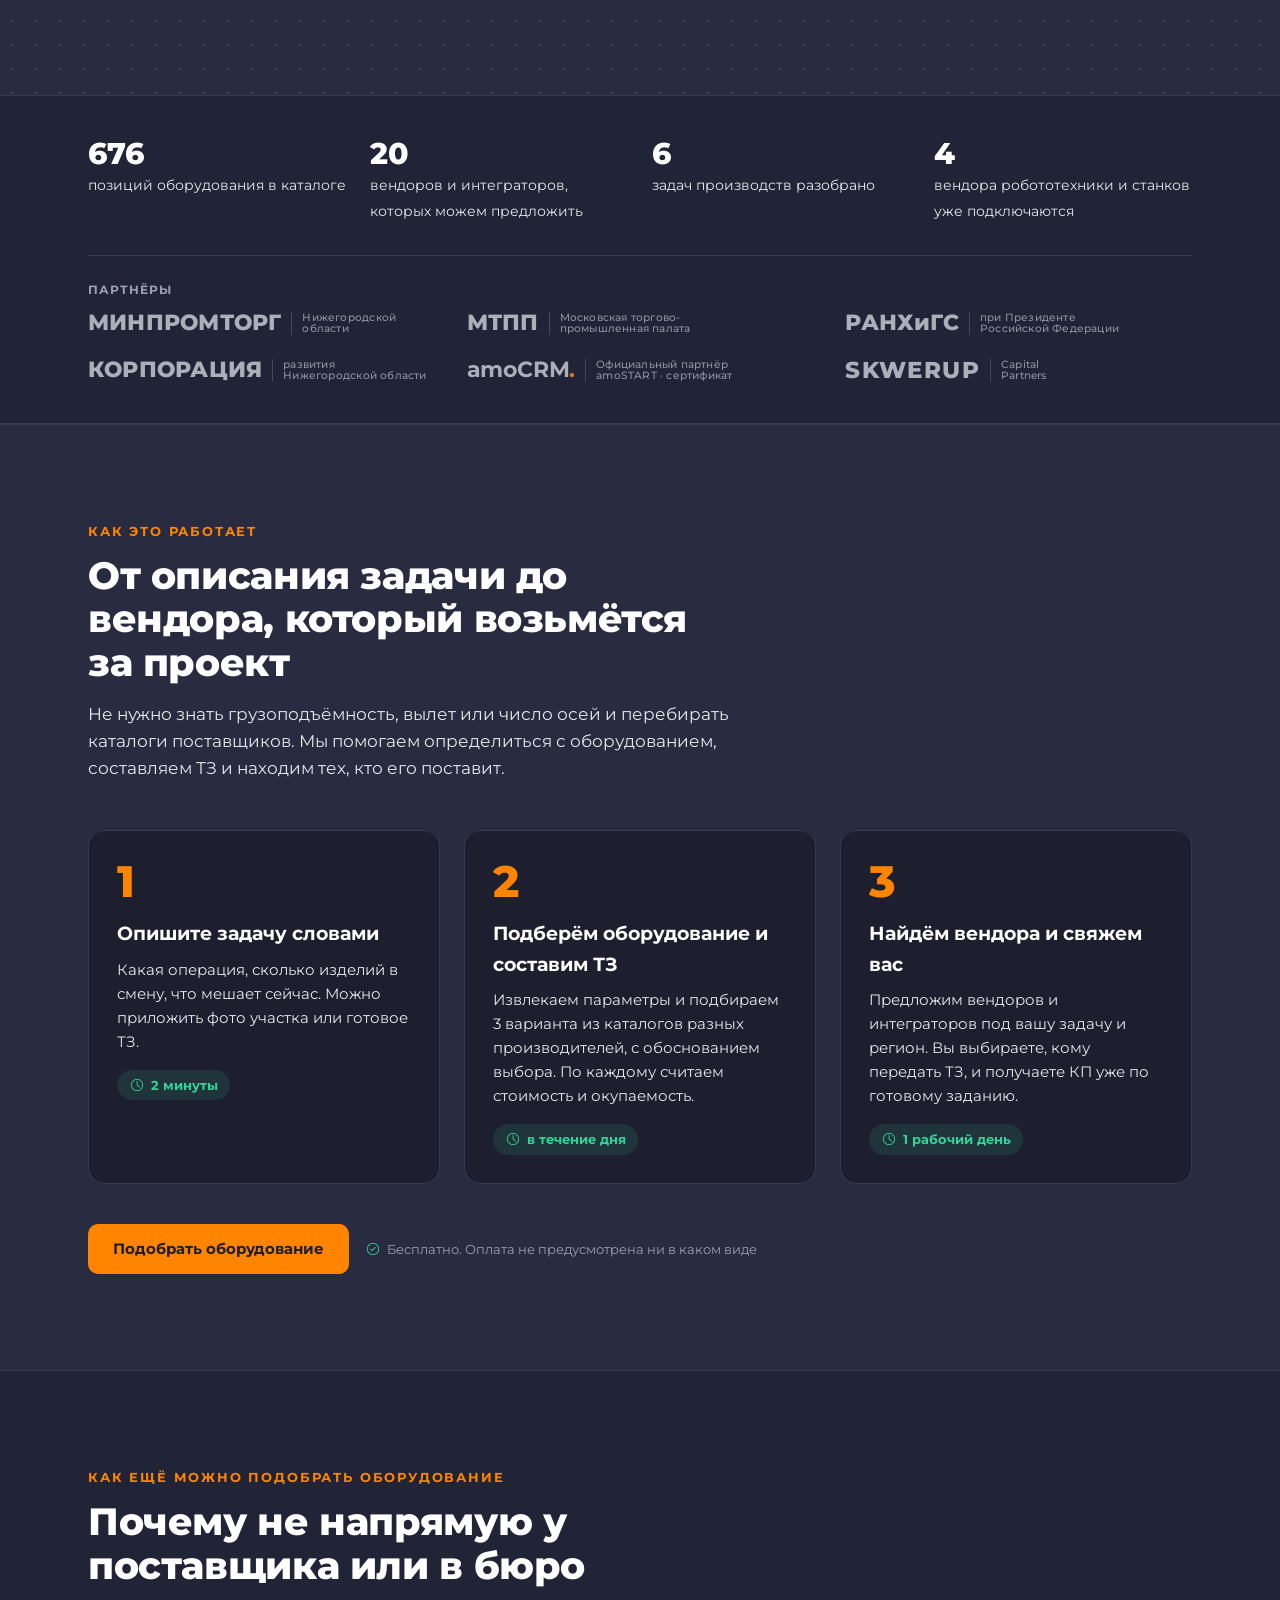
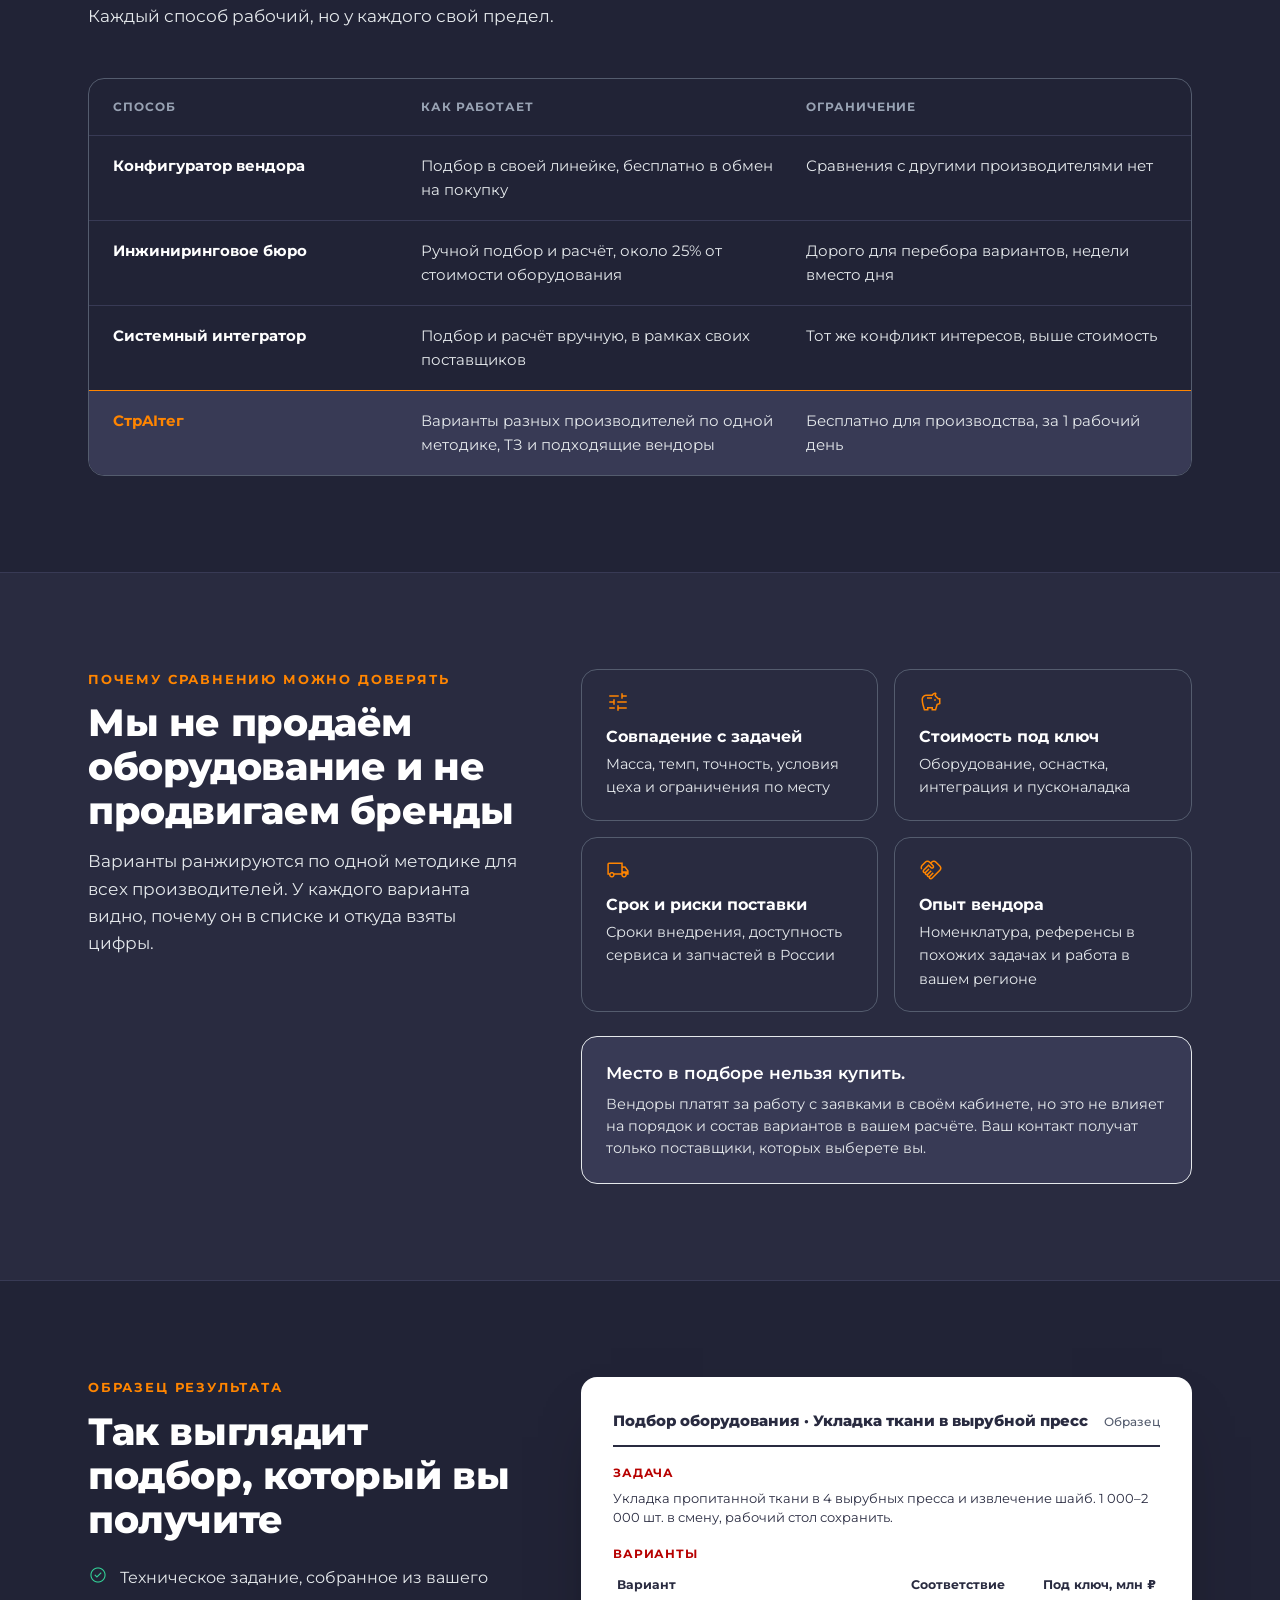
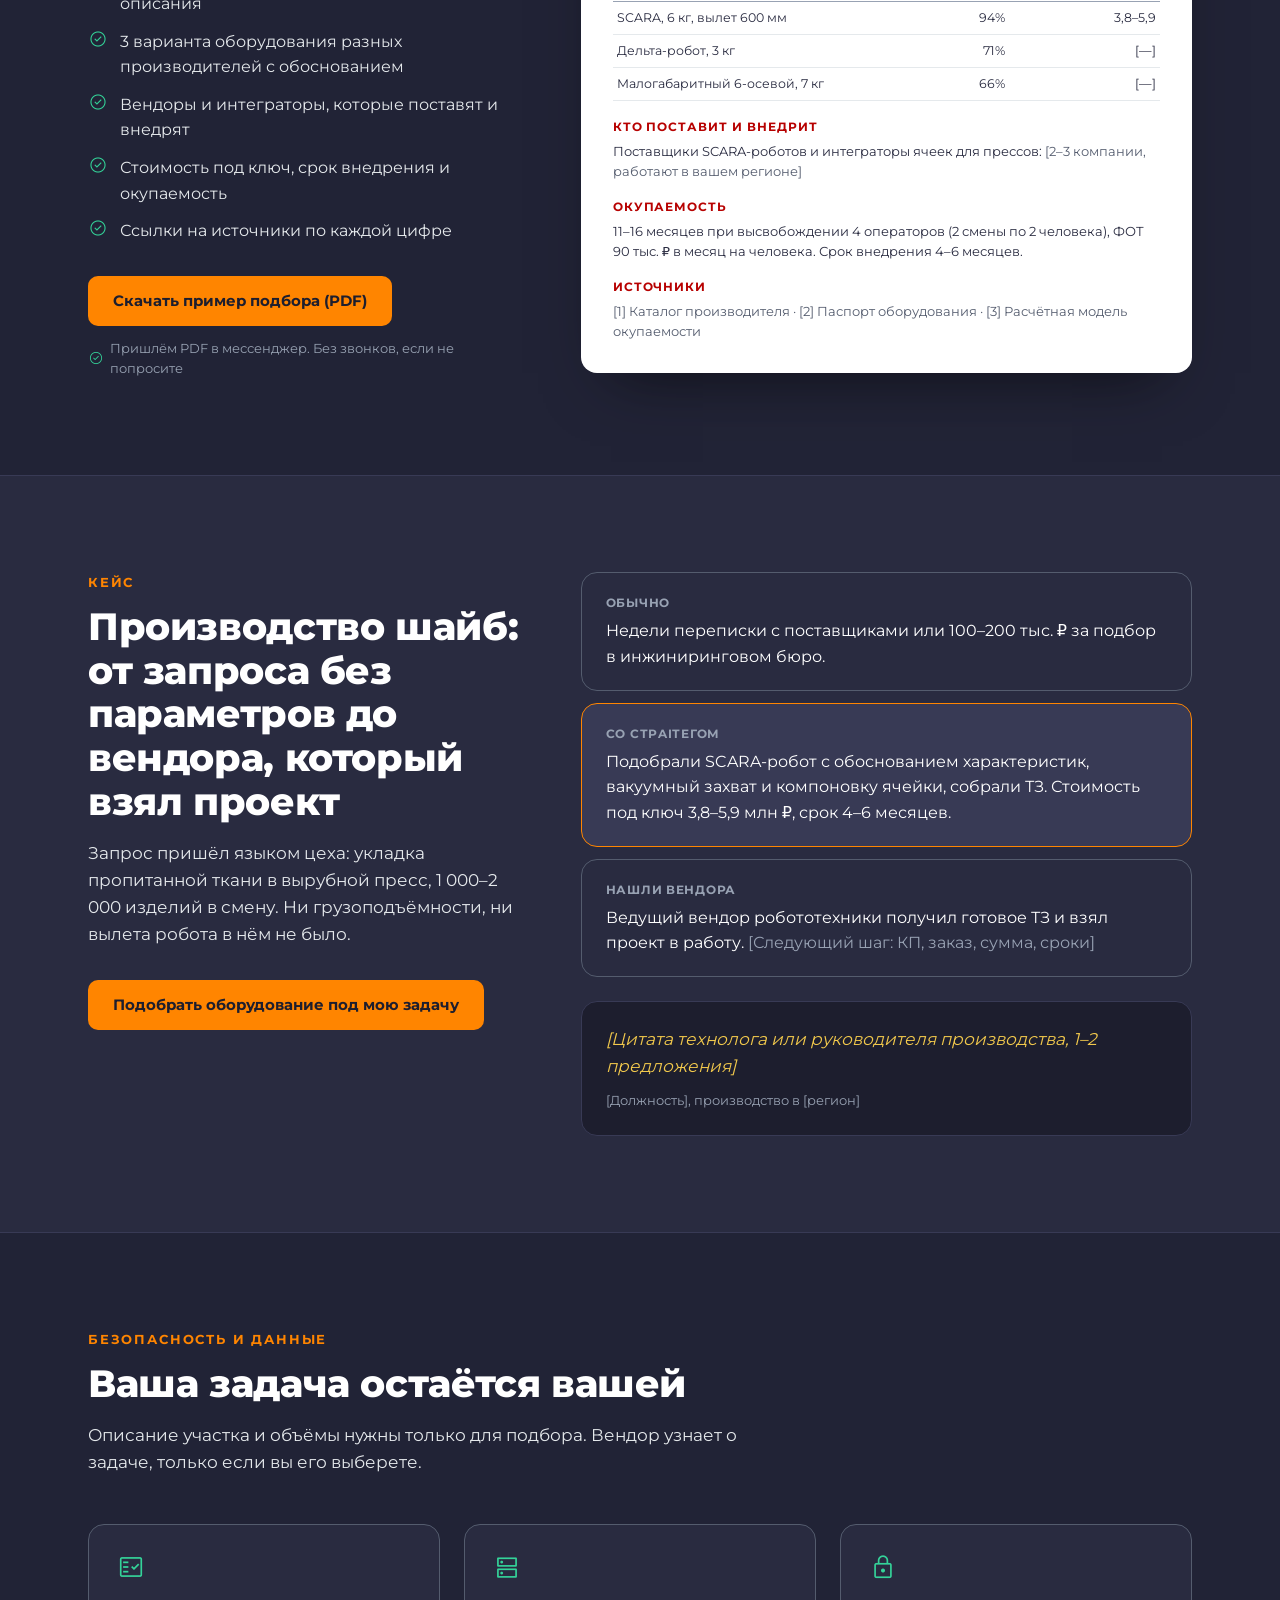
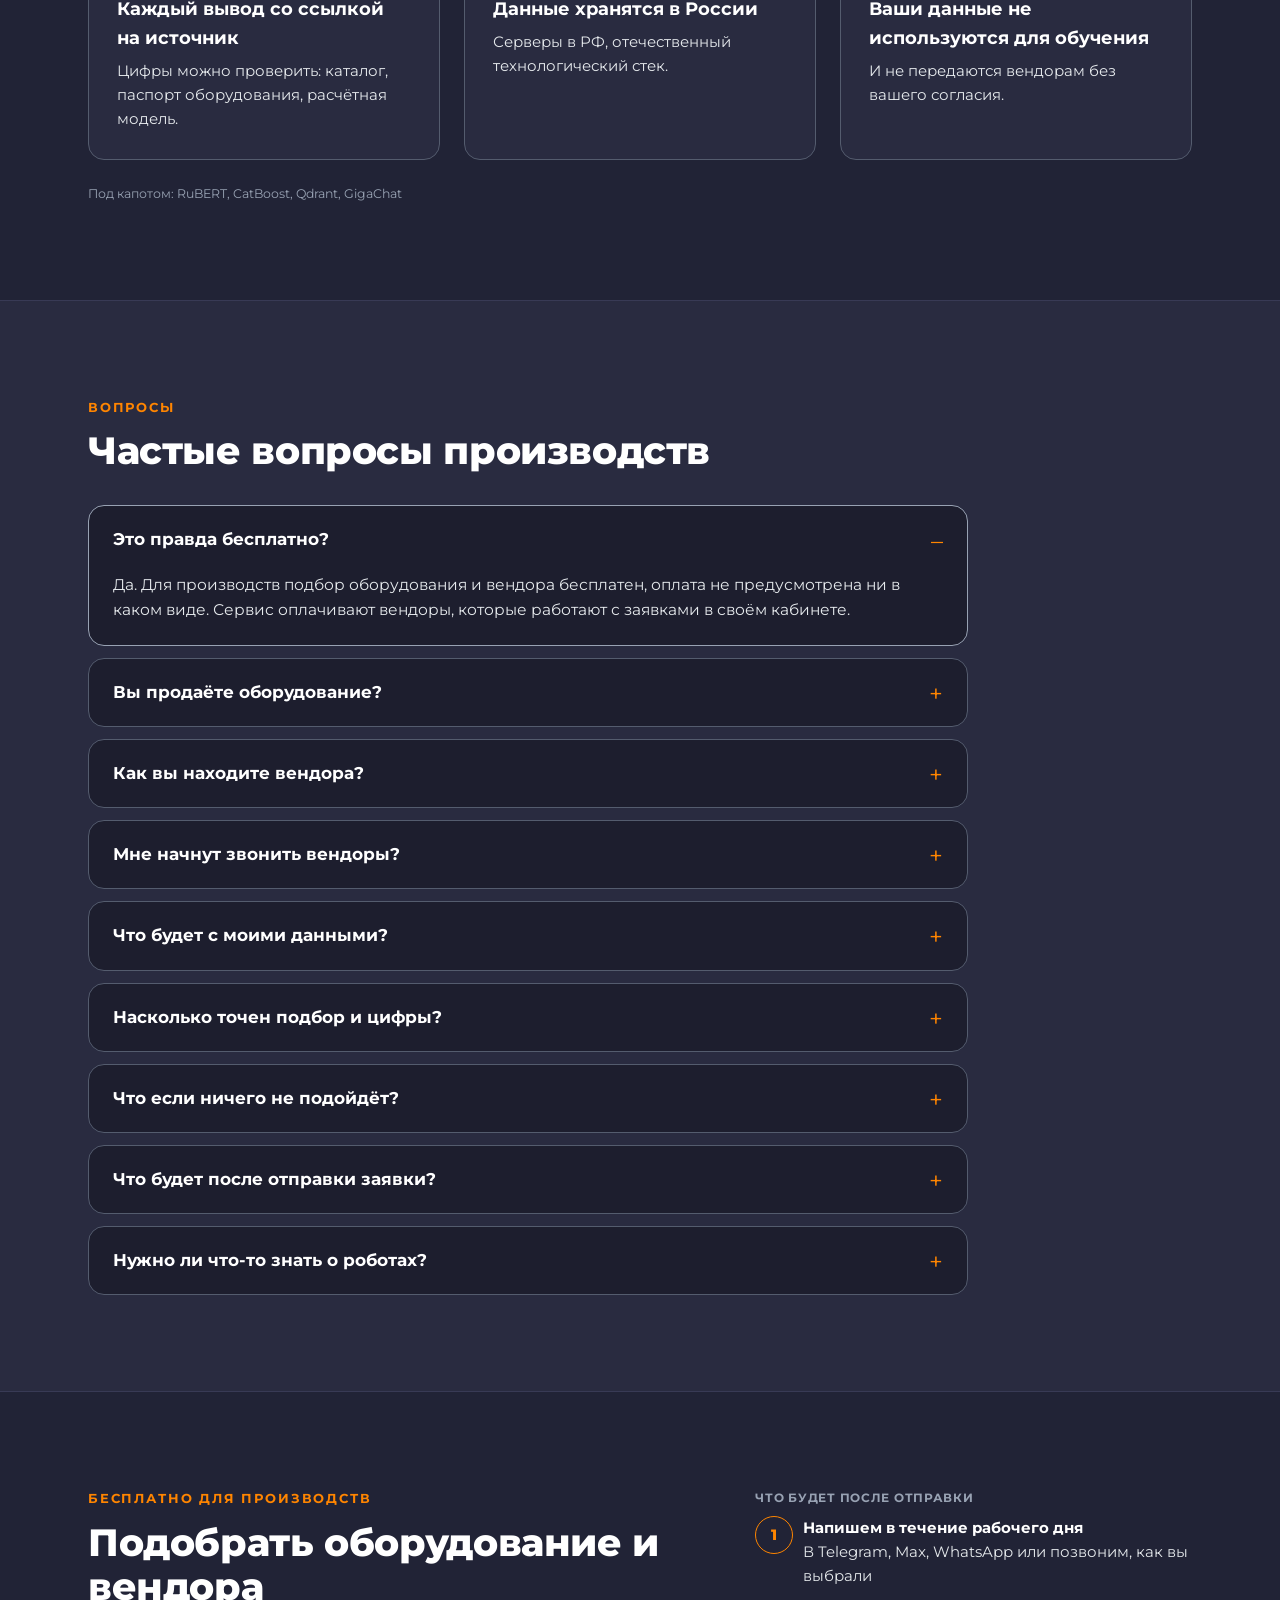
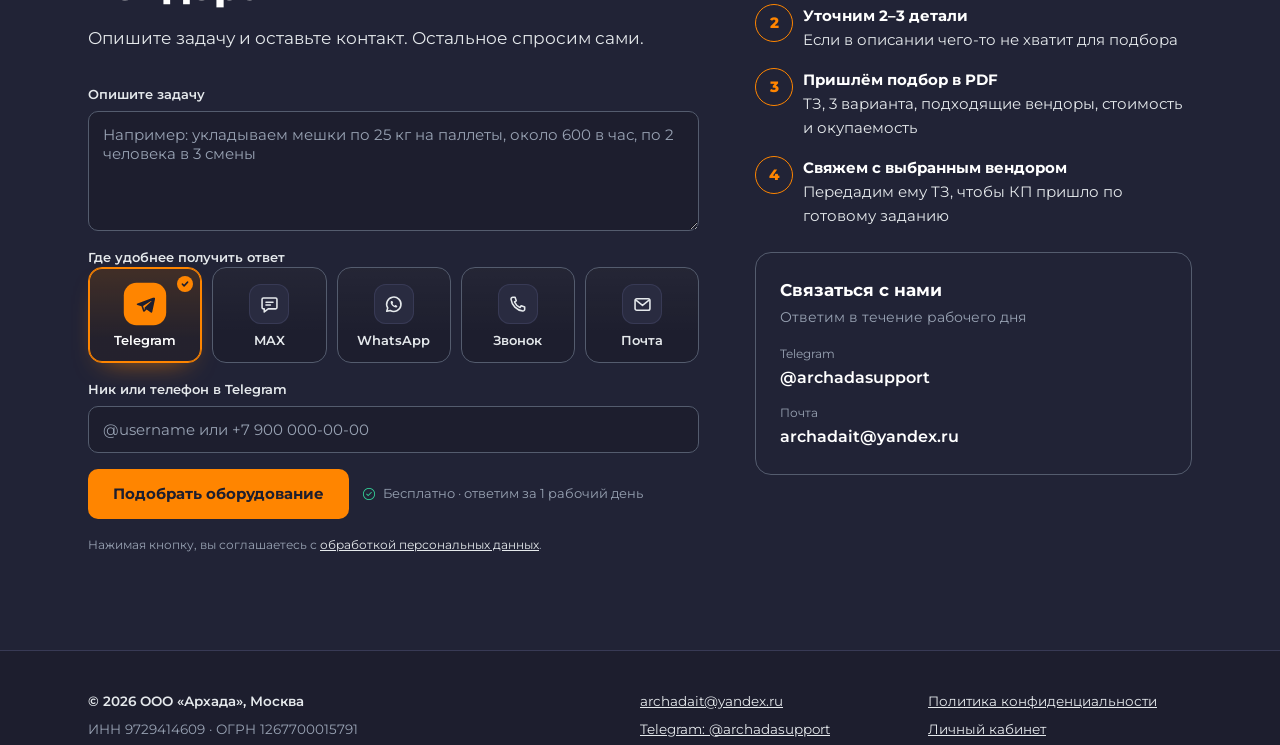
==== commit 0f3a5fe5: "Merge main into animations; calmer blueprint background Grid is drawn only around the robot with a r" ====
--- a/index.html
+++ b/index.html
@@ -26,7 +26,7 @@
 <link rel="preload" href="/assets/fonts/montserrat-cyrillic-400-normal.woff2" as="font" type="font/woff2" crossorigin>
 <link rel="preload" href="/assets/fonts/montserrat-cyrillic-800-normal.woff2" as="font" type="font/woff2" crossorigin>
 <link rel="stylesheet" href="https://fonts.googleapis.com/css2?family=Material+Symbols+Outlined:opsz,wght,FILL,GRAD@20..48,300,0,0&display=block">
-<link rel="stylesheet" href="/assets/styles.css?v=20261103l">
+<link rel="stylesheet" href="/assets/styles.css?v=20261103m">
 <script type="application/ld+json">
 {"@context": "https://schema.org", "@graph": [{"@type": "Organization", "@id": "https://straitegist.ru/#org", "name": "СтрAIтег", "alternateName": ["StrAItegist", "Straitegist", "Стратег", "Страйтег", "СтрАИтег", "Стр AI тег"], "legalName": "ООО «Архада»", "url": "https://straitegist.ru/", "logo": "https://factory.straitegist.ru/assets/logo.svg", "email": "archadait@yandex.ru", "address": {"@type": "PostalAddress", "addressLocality": "Москва", "addressCountry": "RU"}}, {"@type": "WebSite", "@id": "https://factory.straitegist.ru/#site", "url": "https://factory.straitegist.ru/", "name": "СтрAIтег для производств", "inLanguage": "ru", "publisher": {"@id": "https://straitegist.ru/#org"}, "alternateName": ["СтрAIтег", "Стратег", "Страйтег", "StrAItegist"]}, {"@type": "Service", "@id": "https://factory.straitegist.ru/#service", "name": "Подбор промышленного оборудования и поставщика", "serviceType": "Подбор промышленного оборудования", "description": "По описанию задачи производства за 1 рабочий день готовим ТЗ на оборудование, 3 варианта оборудования разных производителей и вендоров, которые его поставят и внедрят. Станки ЧПУ, промышленные роботы, автоматизация и роботизация производства.", "provider": {"@id": "https://straitegist.ru/#org"}, "areaServed": {"@type": "Country", "name": "Россия"}, "audience": {"@type": "BusinessAudience", "audienceType": "Промышленные предприятия"}, "offers": {"@type": "Offer", "price": "0", "priceCurrency": "RUB", "description": "Бесплатно для производств"}, "url": "https://factory.straitegist.ru/"}, {"@type": "FAQPage", "@id": "https://factory.straitegist.ru/#faq", "mainEntity": [{"@type": "Question", "name": "Вы продаёте оборудование?", "acceptedAnswer": {"@type": "Answer", "text": "Нет. Мы не продаём оборудование и не конкурируем с поставщиками. Наша задача — помочь вам определиться с оборудованием и найти, кто его поставит."}}, {"@type": "Question", "name": "Как вы находите вендора?", "acceptedAnswer": {"@type": "Answer", "text": "Сопоставляем вашу задачу с профилями вендоров и интеграторов: номенклатурой, референсами в похожих проектах и регионом. Предлагаем подходящих, а вы выбираете, кому передать ТЗ."}}, {"@type": "Question", "name": "Мне начнут звонить вендоры?", "acceptedAnswer": {"@type": "Answer", "text": "Нет. Подбор приходит вам. Контакт получат только поставщики, которых вы сами выберете."}}, {"@type": "Question", "name": "Что будет с моими данными?", "acceptedAnswer": {"@type": "Answer", "text": "Описание задачи хранится на серверах в России и используется только для вашего подбора. Мы не используем ваши данные для обучения и не передаём их третьим лицам без вашего согласия."}}, {"@type": "Question", "name": "Насколько точен подбор и цифры?", "acceptedAnswer": {"@type": "Answer", "text": "У каждого варианта есть обоснование и ссылка на источник. Неуверенные места помечаем «Требует проверки специалистом». Стоимость и окупаемость предварительные, точная цена — в КП вендора по вашему ТЗ."}}, {"@type": "Question", "name": "Что если ничего не подойдёт?", "acceptedAnswer": {"@type": "Answer", "text": "Так и напишем, и объясним почему. Если задачу можно решить иначе, например другим классом оборудования, предложим вариант."}}, {"@type": "Question", "name": "Что будет после отправки заявки?", "acceptedAnswer": {"@type": "Answer", "text": "В течение рабочего дня напишем в выбранный мессенджер, при необходимости уточним 2–3 детали и пришлём подбор: ТЗ, 3 варианта и подходящих вендоров."}}, {"@type": "Question", "name": "Нужно ли что-то знать о роботах?", "acceptedAnswer": {"@type": "Answer", "text": "Нет. Опишите операцию так, как объяснили бы новому сотруднику: что делаем, сколько, какие ограничения. Параметры оборудования мы определим сами."}}]}]}
 </script>
@@ -361,6 +361,7 @@
 </dialog>
 <div class="mbar"><a class="btn btn-p" href="#lead">Подобрать оборудование бесплатно</a></div>
 </div>
-<script src="/assets/site.js?v=20261103l" defer></script>
+<script src="/assets/site.js?v=20261103m" defer></script>
+<script src="/assets/motion.js?v=20261103m" defer></script>
 </body>
 </html>
--- a/assets/styles.css
+++ b/assets/styles.css
@@ -434,3 +434,32 @@
 @media (prefers-reduced-motion:reduce){
 html{scroll-behavior:auto}
 }
+
+/* ===================== Анимации прокрутки (assets/motion.js) ===================== */
+/* Линия процесса справа вместо полосы прокрутки */
+html.has-rail{scrollbar-width:none}
+html.has-rail::-webkit-scrollbar{display:none}
+.rail{position:fixed;right:max(10px,env(safe-area-inset-right,0px));top:96px;bottom:28px;width:28px;z-index:15;cursor:pointer;touch-action:none;-webkit-user-select:none;user-select:none}
+.rail-track{position:absolute;left:13px;top:0;bottom:0;width:2px;border-radius:2px;background:repeating-linear-gradient(to bottom,#545C6E 0 4px,transparent 4px 8px)}
+.rail-fill{position:absolute;left:0;top:0;width:2px;border-radius:2px;background:#FF8500;box-shadow:0 0 8px rgba(255,133,0,.55);overflow:hidden}
+.rail-fill:after{content:"";position:absolute;inset:0;background:repeating-linear-gradient(to bottom,transparent 0 16px,rgba(255,236,210,.95) 16px 21px);background-size:100% 42px;animation:rail-flow 1.1s linear infinite}
+@keyframes rail-flow{to{background-position:0 42px}}
+.rail-head{position:absolute;left:14px;width:12px;height:12px;margin:-6px 0 0 -6px;border-radius:50%;background:#fff;box-shadow:0 0 0 3px rgba(255,133,0,.35),0 0 14px #FF8500;cursor:grab;z-index:2;transition:transform .15s}
+.rail-head:focus-visible{outline:2px solid #FF8500;outline-offset:4px}
+.rail.drag .rail-head{cursor:grabbing;transform:scale(1.3)}
+.rail-tip{position:absolute;right:22px;top:50%;transform:translateY(-50%);white-space:nowrap;font:600 11px/1 Montserrat,sans-serif;letter-spacing:.06em;text-transform:uppercase;color:#fff;background:rgba(29,30,46,.94);border:1px solid rgba(255,133,0,.55);border-radius:999px;padding:6px 11px;opacity:0;transition:opacity .35s;pointer-events:none}
+.rail.moving .rail-tip,.rail.drag .rail-tip,.rail-head:focus-visible .rail-tip{opacity:1}
+.rail-node{position:absolute;left:14px;width:20px;height:20px;margin:-10px 0 0 -10px;padding:0;border:0;background:none;cursor:pointer;z-index:1}
+.rail-node i{position:absolute;inset:5px;border-radius:50%;background:#292B40;border:2px solid #545C6E;transition:background-color .3s,border-color .3s,box-shadow .3s}
+.rail-node.on i{background:#FF8500;border-color:#FF8500}
+.rail-node.cur i{box-shadow:0 0 0 4px rgba(255,133,0,.2)}
+.rail-node span{position:absolute;right:24px;top:50%;transform:translateY(-50%);white-space:nowrap;font:600 11px/1 Montserrat,sans-serif;letter-spacing:.06em;text-transform:uppercase;color:#E5E9EC;background:rgba(29,30,46,.94);border:1px solid #545C6E;border-radius:999px;padding:6px 11px;opacity:0;transition:opacity .2s;pointer-events:none}
+.rail-node:hover span,.rail-node:focus-visible span{opacity:1}
+.rail-node:focus-visible{outline:none}
+.rail-node:focus-visible i{border-color:#fff}
+.rail.moving .rail-node.cur span{opacity:0}
+/* Инженерный чертёж на фоне */
+canvas.bp{position:fixed;inset:0;width:100%;height:100%;z-index:0;pointer-events:none}
+html.has-bp .pg{background:transparent;position:relative;z-index:1}
+html.has-bp section.alt,html.has-bp .proof{background:rgba(29,30,46,.55)}
+@media (prefers-reduced-motion:reduce){.rail-fill:after{animation:none}}
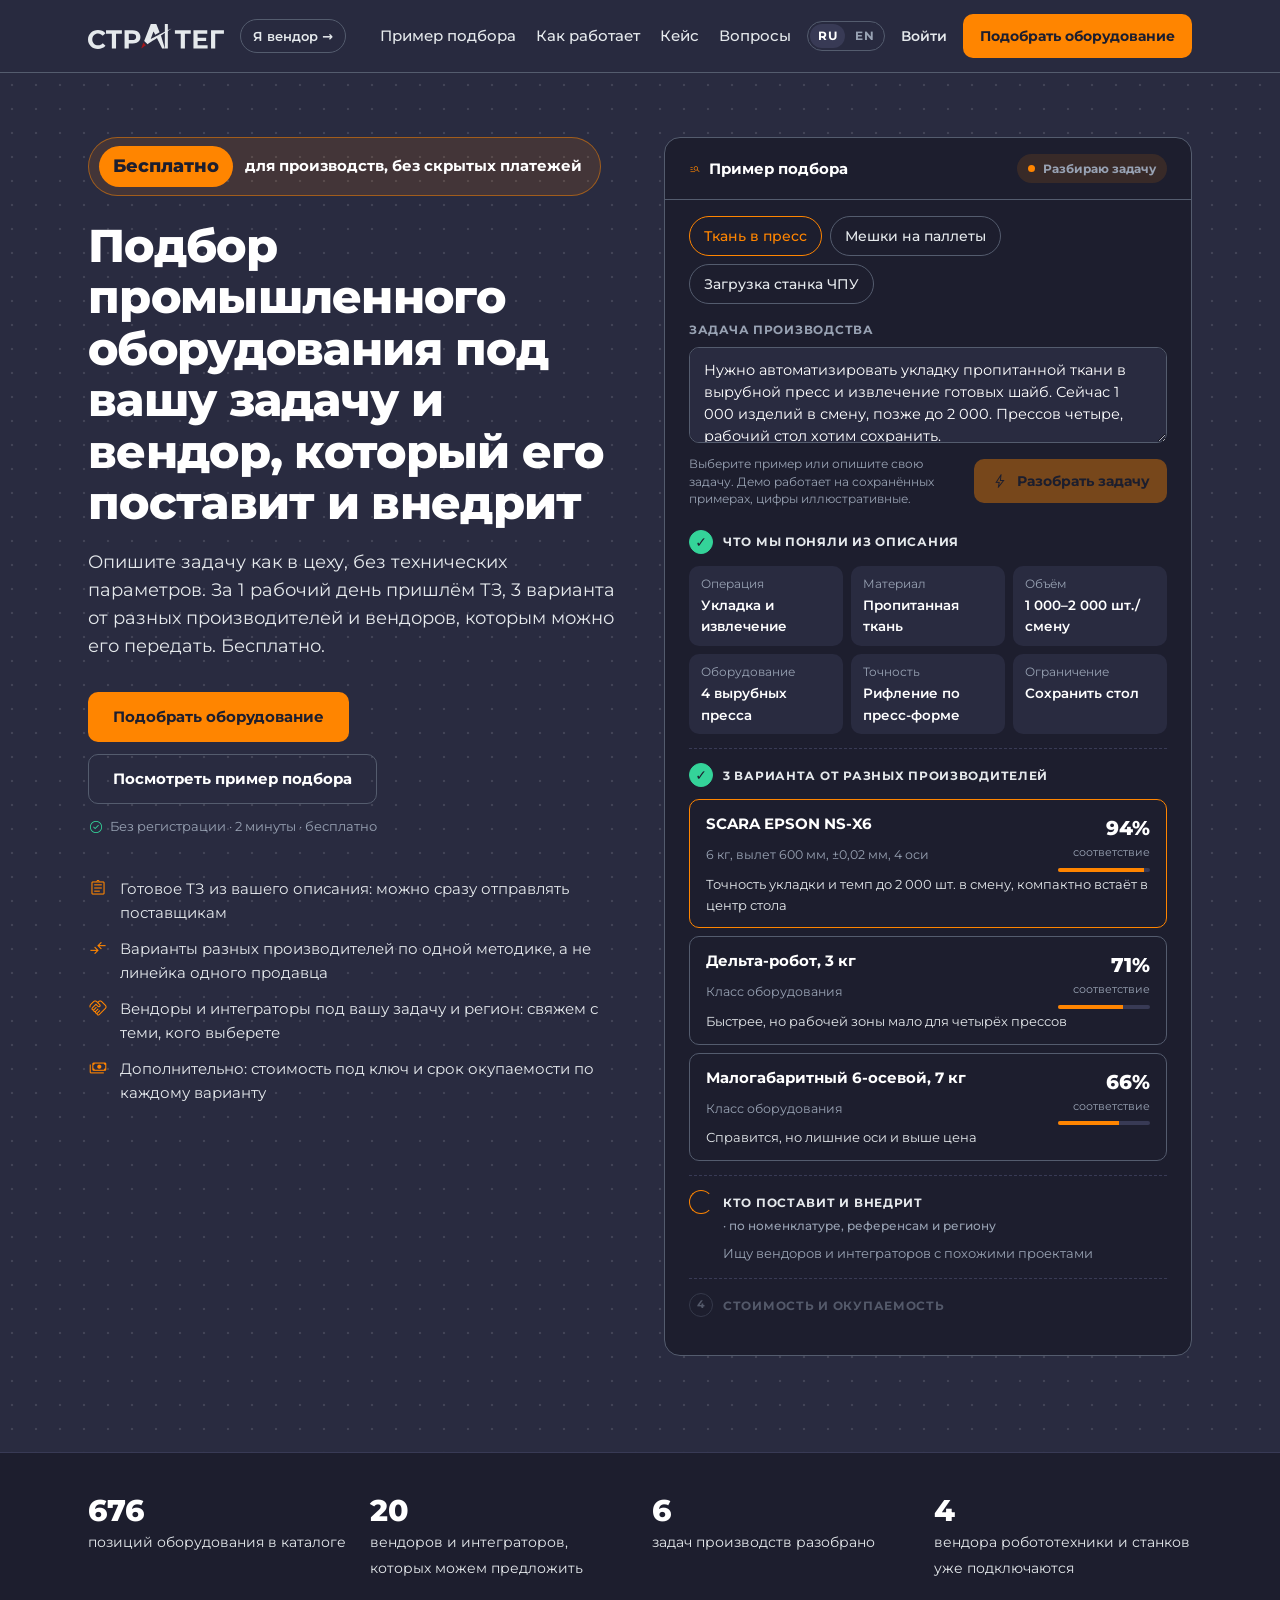
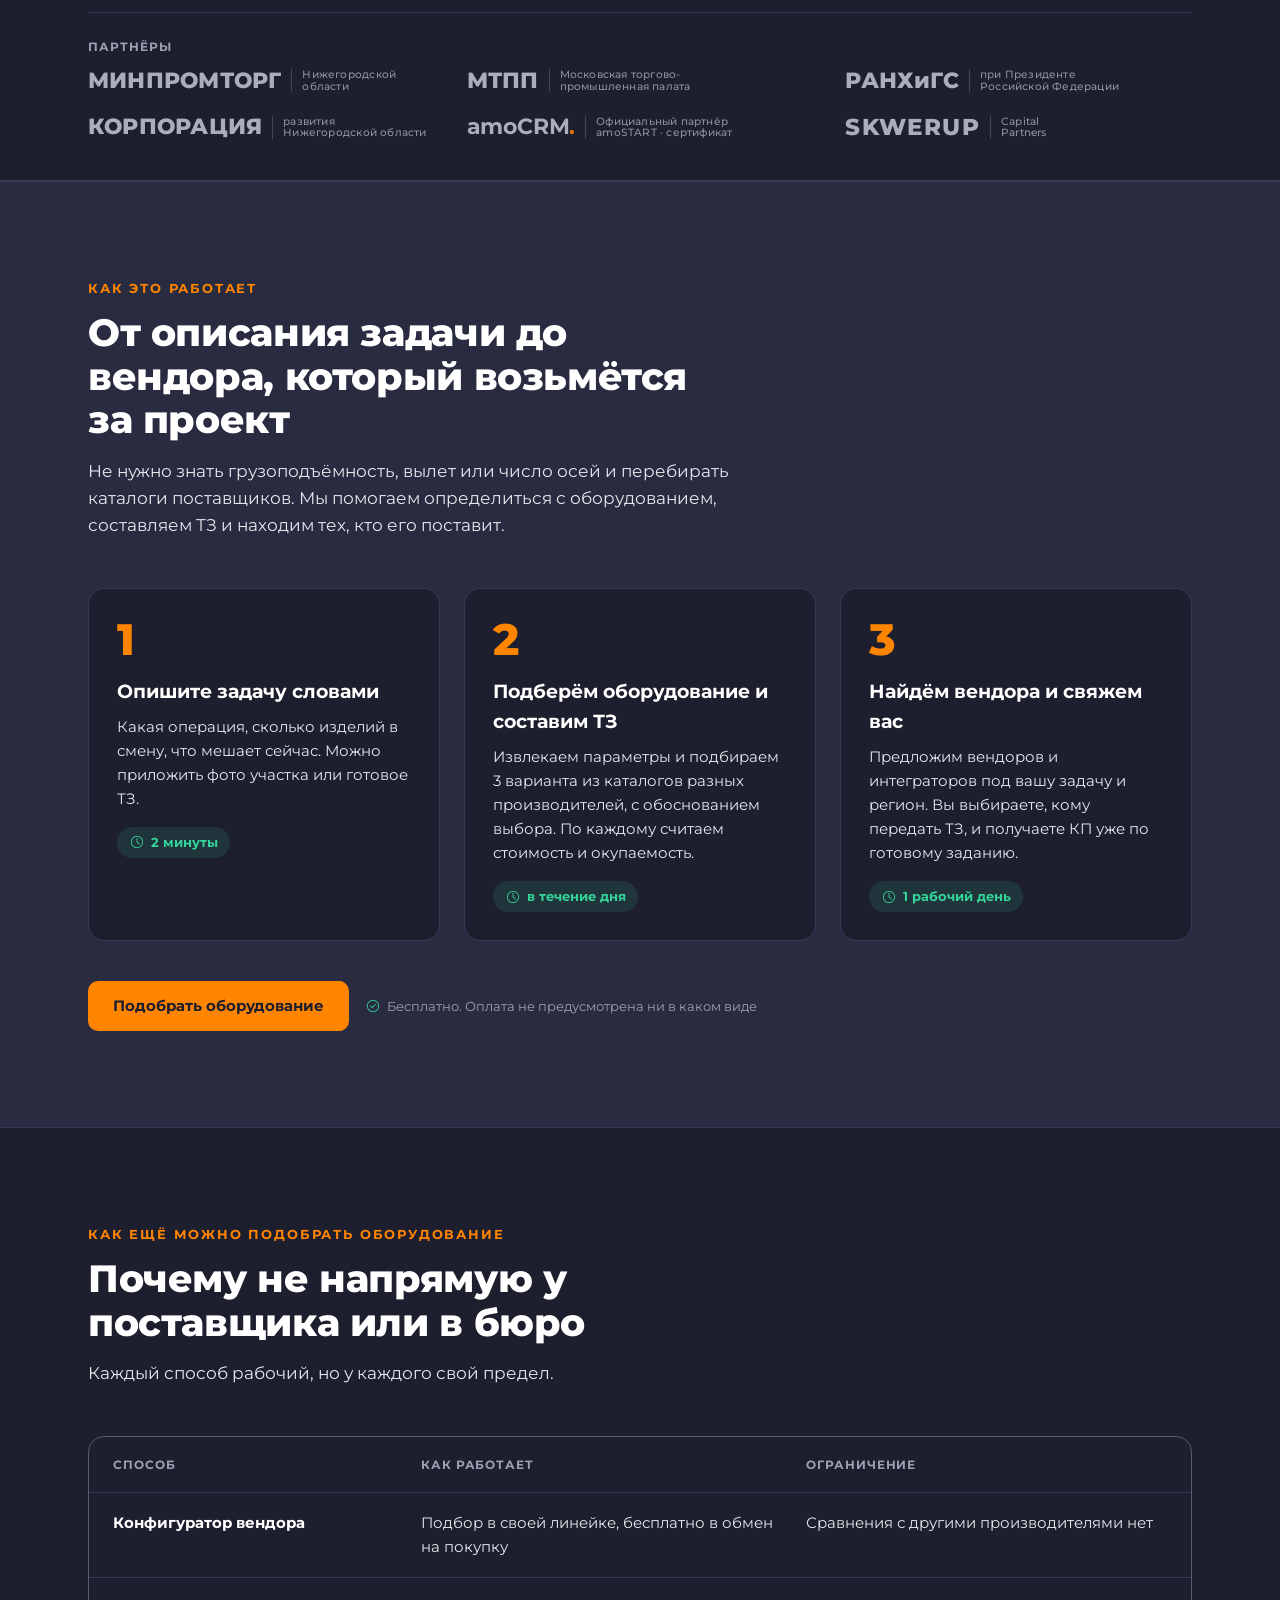
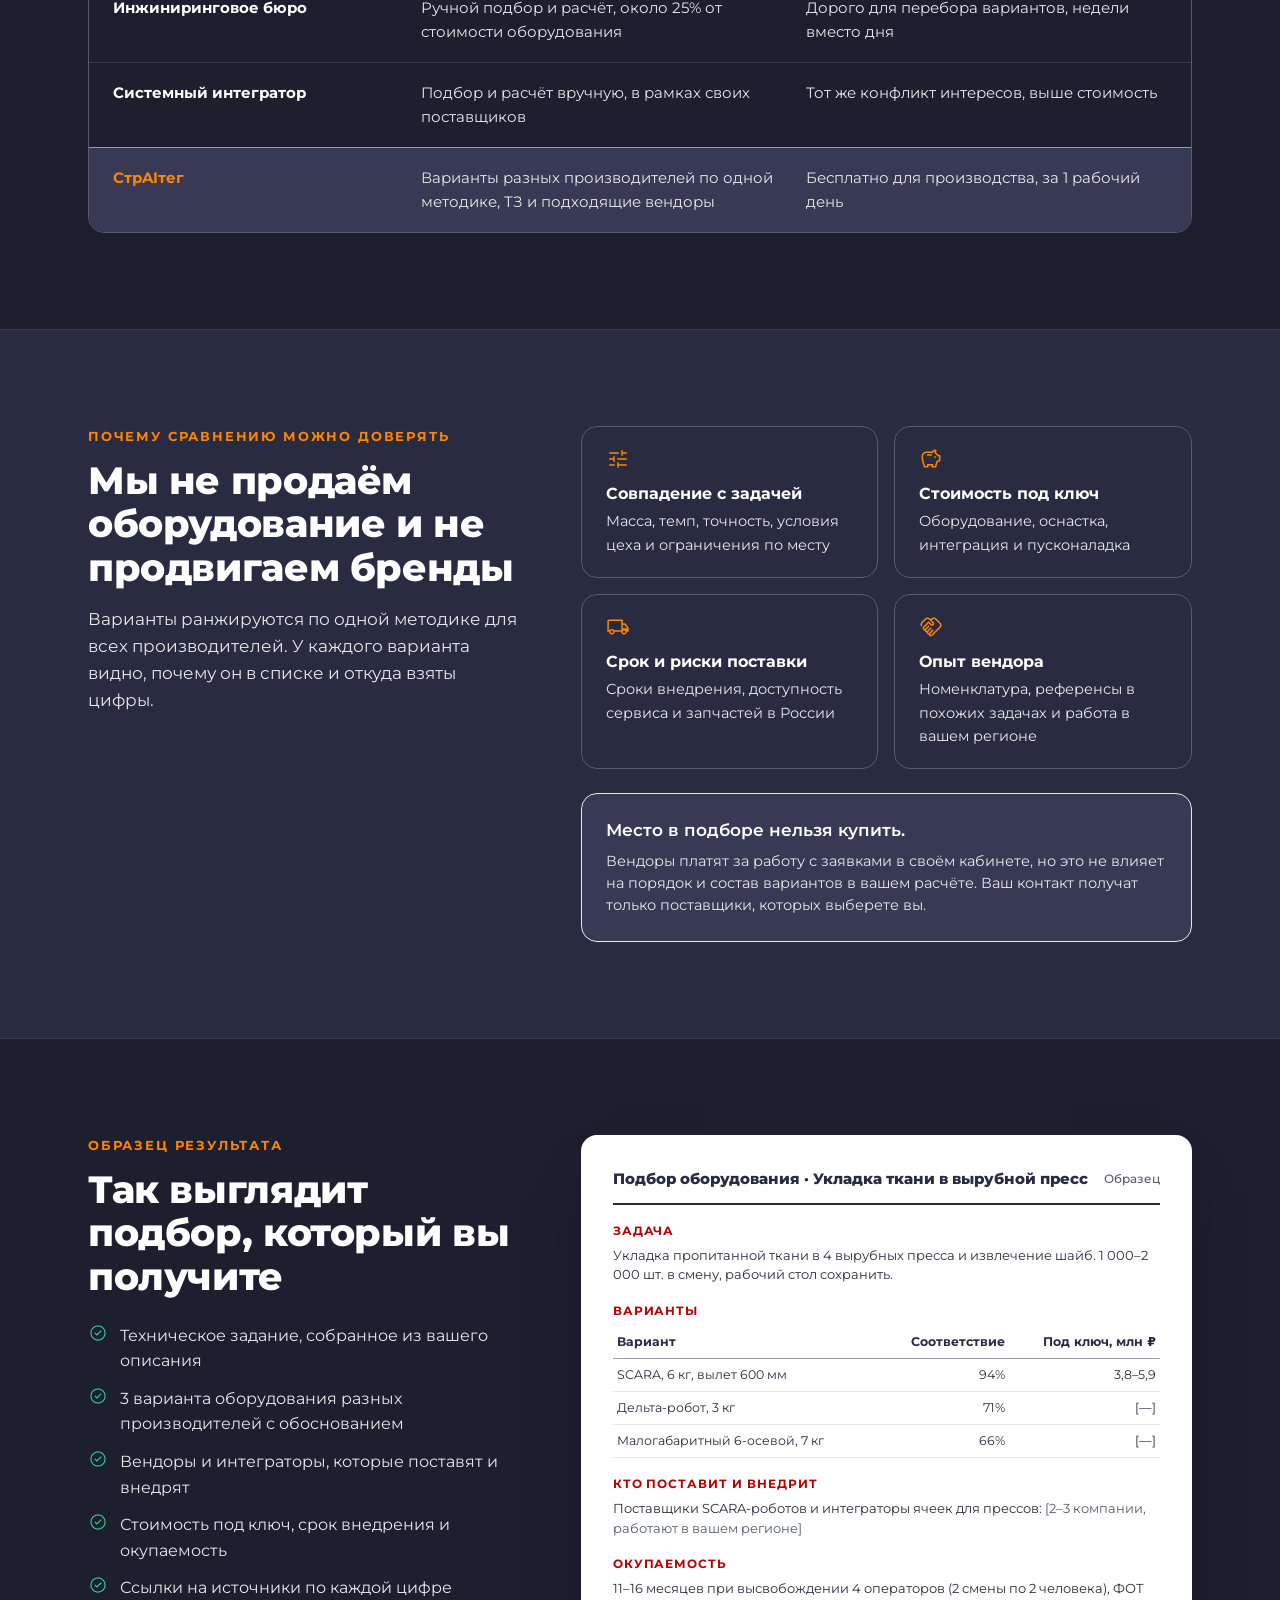
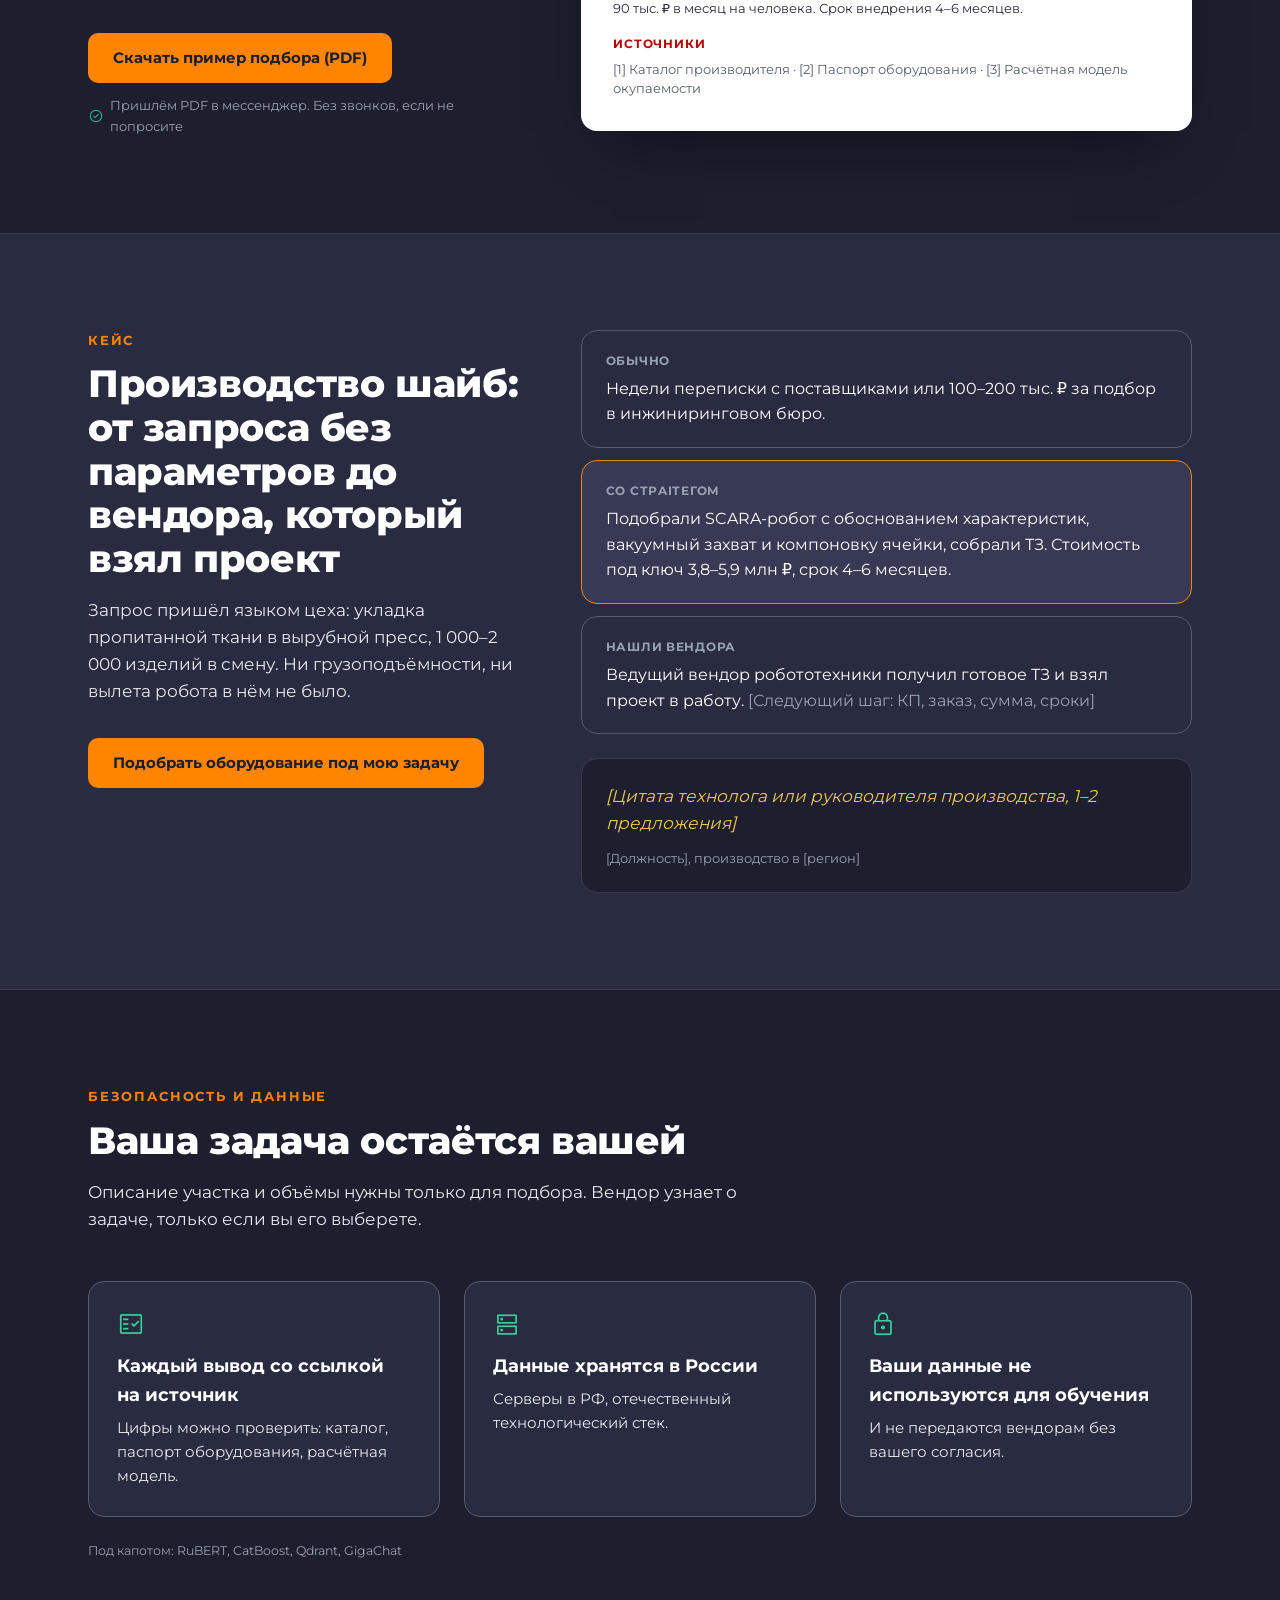
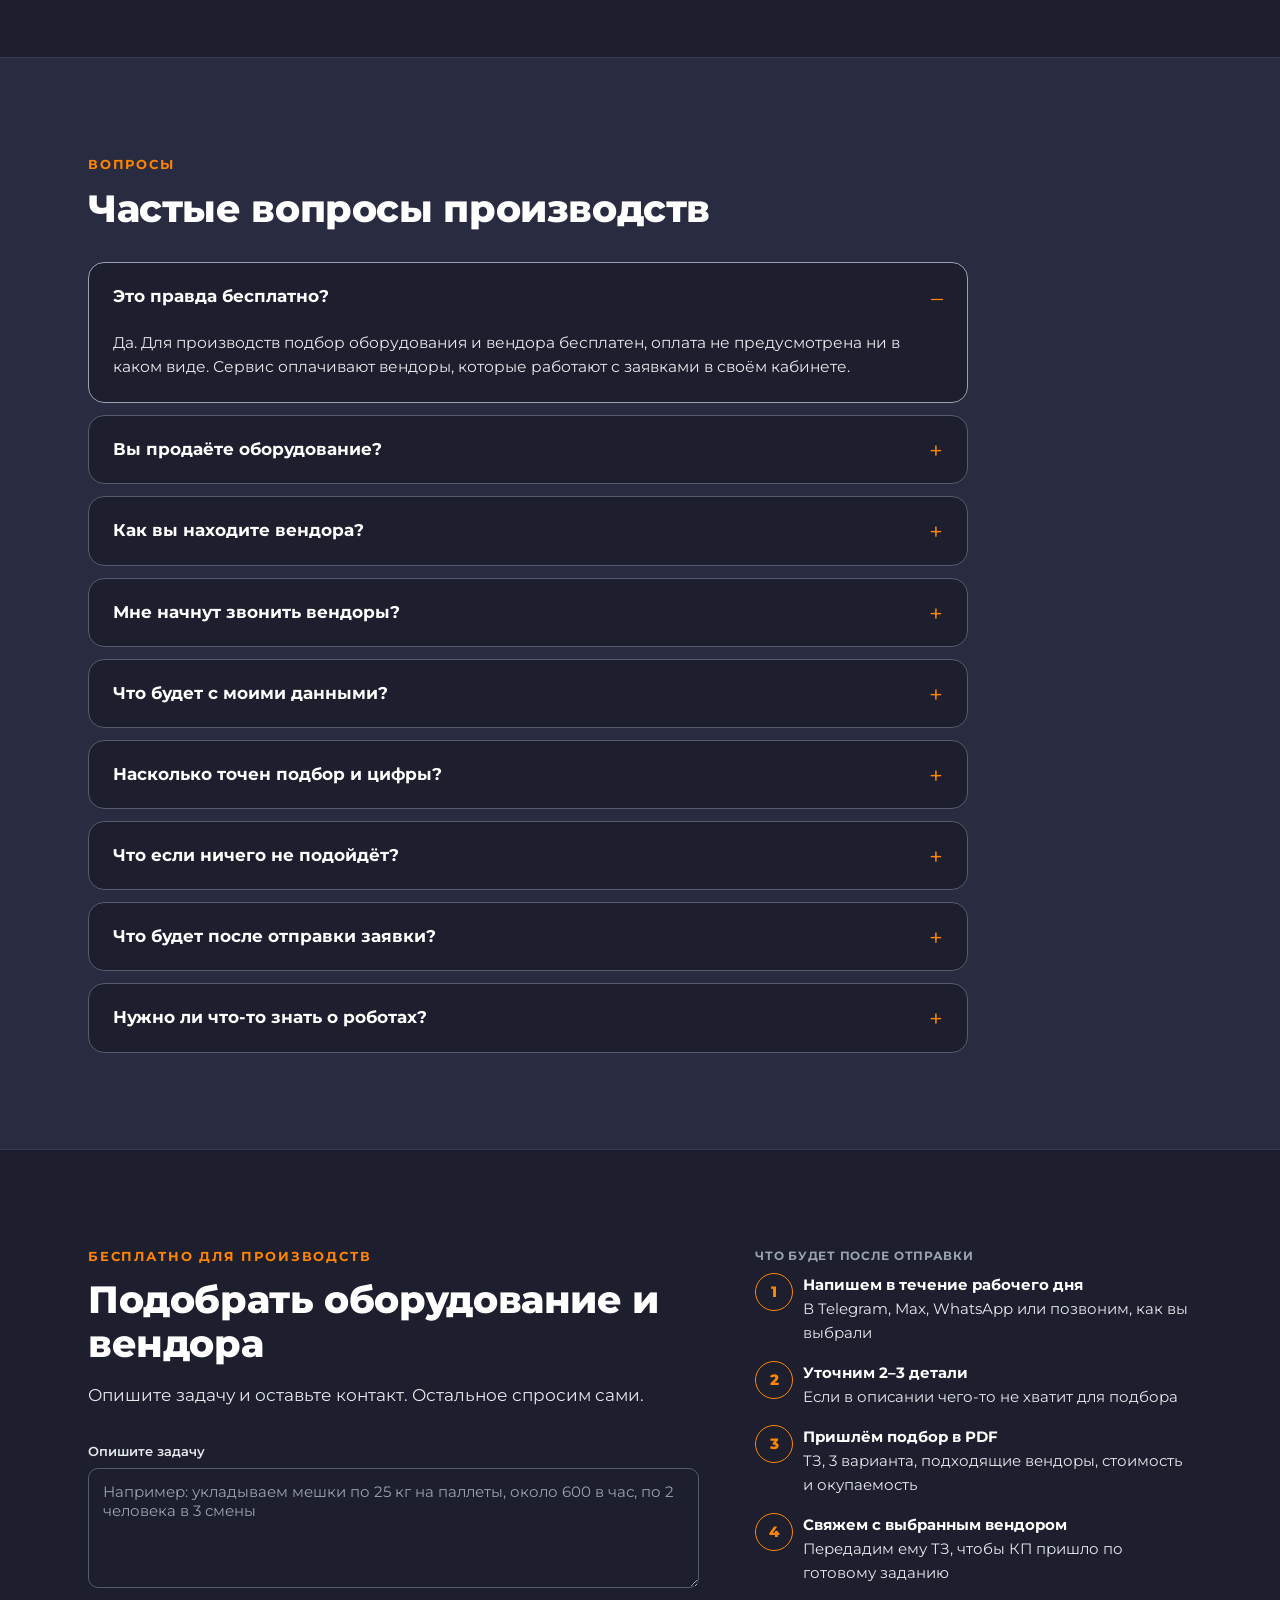
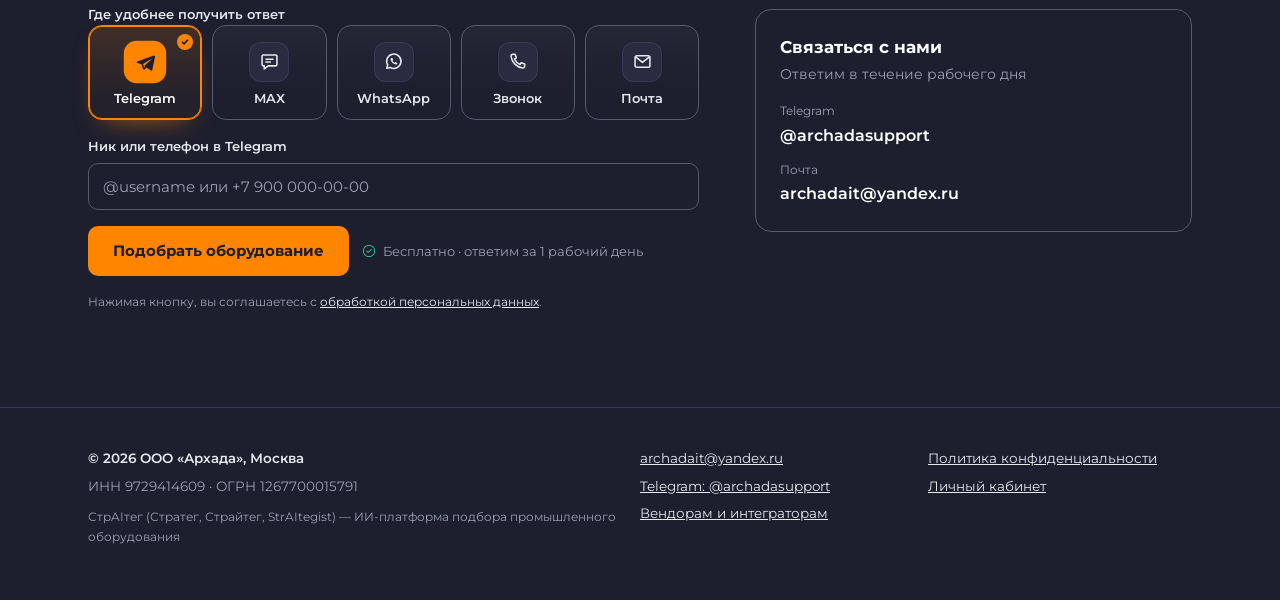
==== commit 3e916c7a: "Faster loading on phones: non-blocking icon font, gzip, long-lived caching - Material Symbols styles" ====
--- a/index.html
+++ b/index.html
@@ -25,8 +25,11 @@
 <link rel="preconnect" href="https://fonts.gstatic.com" crossorigin>
 <link rel="preload" href="/assets/fonts/montserrat-cyrillic-400-normal.woff2" as="font" type="font/woff2" crossorigin>
 <link rel="preload" href="/assets/fonts/montserrat-cyrillic-800-normal.woff2" as="font" type="font/woff2" crossorigin>
-<link rel="stylesheet" href="https://fonts.googleapis.com/css2?family=Material+Symbols+Outlined:opsz,wght,FILL,GRAD@20..48,300,0,0&display=block">
-<link rel="stylesheet" href="/assets/styles.css?v=20261103m">
+<script>document.documentElement.classList.add("js")</script>
+<!-- Иконки: только используемые на сайте, загружаются в фоне и не задерживают показ страницы. При добавлении новой иконки допишите её имя в icon_names (по алфавиту). -->
+<link rel="preload" as="style" href="https://fonts.googleapis.com/css2?family=Material+Symbols+Outlined:opsz,wght,FILL,GRAD@24,300,0,0&icon_names=assignment,bolt,check,check_circle,compare_arrows,description,dns,fact_check,group_add,handshake,hub,inbox,insights,link,local_shipping,lock,manage_search,model_training,payments,precision_manufacturing,request_quote,savings,schedule,trending_up,tune&display=block" onload="this.onload=null;this.rel='stylesheet';if(document.fonts)document.fonts.load('24px &quot;Material Symbols Outlined&quot;','check').then(function(){document.documentElement.classList.add('ic-ok')})">
+<noscript><link rel="stylesheet" href="https://fonts.googleapis.com/css2?family=Material+Symbols+Outlined:opsz,wght,FILL,GRAD@24,300,0,0&icon_names=assignment,bolt,check,check_circle,compare_arrows,description,dns,fact_check,group_add,handshake,hub,inbox,insights,link,local_shipping,lock,manage_search,model_training,payments,precision_manufacturing,request_quote,savings,schedule,trending_up,tune&display=block"></noscript>
+<link rel="stylesheet" href="/assets/styles.css?v=20261105b">
 <script type="application/ld+json">
 {"@context": "https://schema.org", "@graph": [{"@type": "Organization", "@id": "https://straitegist.ru/#org", "name": "СтрAIтег", "alternateName": ["StrAItegist", "Straitegist", "Стратег", "Страйтег", "СтрАИтег", "Стр AI тег"], "legalName": "ООО «Архада»", "url": "https://straitegist.ru/", "logo": "https://factory.straitegist.ru/assets/logo.svg", "email": "archadait@yandex.ru", "address": {"@type": "PostalAddress", "addressLocality": "Москва", "addressCountry": "RU"}}, {"@type": "WebSite", "@id": "https://factory.straitegist.ru/#site", "url": "https://factory.straitegist.ru/", "name": "СтрAIтег для производств", "inLanguage": "ru", "publisher": {"@id": "https://straitegist.ru/#org"}, "alternateName": ["СтрAIтег", "Стратег", "Страйтег", "StrAItegist"]}, {"@type": "Service", "@id": "https://factory.straitegist.ru/#service", "name": "Подбор промышленного оборудования и поставщика", "serviceType": "Подбор промышленного оборудования", "description": "По описанию задачи производства за 1 рабочий день готовим ТЗ на оборудование, 3 варианта оборудования разных производителей и вендоров, которые его поставят и внедрят. Станки ЧПУ, промышленные роботы, автоматизация и роботизация производства.", "provider": {"@id": "https://straitegist.ru/#org"}, "areaServed": {"@type": "Country", "name": "Россия"}, "audience": {"@type": "BusinessAudience", "audienceType": "Промышленные предприятия"}, "offers": {"@type": "Offer", "price": "0", "priceCurrency": "RUB", "description": "Бесплатно для производств"}, "url": "https://factory.straitegist.ru/"}, {"@type": "FAQPage", "@id": "https://factory.straitegist.ru/#faq", "mainEntity": [{"@type": "Question", "name": "Вы продаёте оборудование?", "acceptedAnswer": {"@type": "Answer", "text": "Нет. Мы не продаём оборудование и не конкурируем с поставщиками. Наша задача — помочь вам определиться с оборудованием и найти, кто его поставит."}}, {"@type": "Question", "name": "Как вы находите вендора?", "acceptedAnswer": {"@type": "Answer", "text": "Сопоставляем вашу задачу с профилями вендоров и интеграторов: номенклатурой, референсами в похожих проектах и регионом. Предлагаем подходящих, а вы выбираете, кому передать ТЗ."}}, {"@type": "Question", "name": "Мне начнут звонить вендоры?", "acceptedAnswer": {"@type": "Answer", "text": "Нет. Подбор приходит вам. Контакт получат только поставщики, которых вы сами выберете."}}, {"@type": "Question", "name": "Что будет с моими данными?", "acceptedAnswer": {"@type": "Answer", "text": "Описание задачи хранится на серверах в России и используется только для вашего подбора. Мы не используем ваши данные для обучения и не передаём их третьим лицам без вашего согласия."}}, {"@type": "Question", "name": "Насколько точен подбор и цифры?", "acceptedAnswer": {"@type": "Answer", "text": "У каждого варианта есть обоснование и ссылка на источник. Неуверенные места помечаем «Требует проверки специалистом». Стоимость и окупаемость предварительные, точная цена — в КП вендора по вашему ТЗ."}}, {"@type": "Question", "name": "Что если ничего не подойдёт?", "acceptedAnswer": {"@type": "Answer", "text": "Так и напишем, и объясним почему. Если задачу можно решить иначе, например другим классом оборудования, предложим вариант."}}, {"@type": "Question", "name": "Что будет после отправки заявки?", "acceptedAnswer": {"@type": "Answer", "text": "В течение рабочего дня напишем в выбранный мессенджер, при необходимости уточним 2–3 детали и пришлём подбор: ТЗ, 3 варианта и подходящих вендоров."}}, {"@type": "Question", "name": "Нужно ли что-то знать о роботах?", "acceptedAnswer": {"@type": "Answer", "text": "Нет. Опишите операцию так, как объяснили бы новому сотруднику: что делаем, сколько, какие ограничения. Параметры оборудования мы определим сами."}}]}]}
 </script>
@@ -62,7 +65,7 @@
 <a class="login" href="https://straitegist.ru/?role=plant">Войти</a>
 <a class="btn btn-p btn-s hd-cta" href="#lead">Подобрать оборудование</a>
 <details class="burger">
-<summary aria-label="Открыть меню"><span class="ic">menu</span></summary>
+<summary aria-label="Открыть меню"><svg class="svg-ic" width="20" height="20" viewBox="0 0 24 24" aria-hidden="true"><path d="M4 7h16M4 12h16M4 17h16" stroke="currentColor" stroke-width="2" stroke-linecap="round" fill="none"/></svg></summary>
 <div class="menu">
 <a class="mlang" href="https://factory.straitegist.ru/en/" lang="en">English</a>
 <a href="#demo">Пример подбора</a>
@@ -356,12 +359,11 @@
 </footer>
 
 <dialog class="lb" id="lightbox" aria-label="Сертификат">
-<button class="lb-x" type="button" aria-label="Закрыть"><span class="ic">close</span></button>
-<img alt="Сертификат официального партнёра программы amoSTART компании amoCRM, выдан ООО «Архада»" src="" width="1600" height="1236">
+<button class="lb-x" type="button" aria-label="Закрыть"><svg class="svg-ic" width="18" height="18" viewBox="0 0 24 24" aria-hidden="true"><path d="M6 6l12 12M18 6L6 18" stroke="currentColor" stroke-width="2" stroke-linecap="round" fill="none"/></svg></button>
+<img alt="Сертификат официального партнёра программы amoSTART компании amoCRM, выдан ООО «Архада»" width="1600" height="1236">
 </dialog>
 <div class="mbar"><a class="btn btn-p" href="#lead">Подобрать оборудование бесплатно</a></div>
 </div>
-<script src="/assets/site.js?v=20261103m" defer></script>
-<script src="/assets/motion.js?v=20261103m" defer></script>
+<script src="/assets/site.js?v=20261105b" defer></script>
 </body>
 </html>
--- a/assets/styles.css
+++ b/assets/styles.css
@@ -269,6 +269,9 @@
 [hidden]{display:none!important}
 /* Иконка не «разъезжается» текстом, пока шрифт иконок не загрузился */
 .ic{width:1em;height:1em;overflow:hidden;white-space:nowrap;flex:none}
+/* Пока шрифт иконок не загрузился, не показываем их текстовые названия */
+html.js:not(.ic-ok) .ic{color:transparent!important}
+.svg-ic{display:block}
 
 /* ---------- Шапка: пункты не переносятся на вторую строку ---------- */
 .top .wrap > *{flex:none}
@@ -434,32 +437,3 @@
 @media (prefers-reduced-motion:reduce){
 html{scroll-behavior:auto}
 }
-
-/* ===================== Анимации прокрутки (assets/motion.js) ===================== */
-/* Линия процесса справа вместо полосы прокрутки */
-html.has-rail{scrollbar-width:none}
-html.has-rail::-webkit-scrollbar{display:none}
-.rail{position:fixed;right:max(10px,env(safe-area-inset-right,0px));top:96px;bottom:28px;width:28px;z-index:15;cursor:pointer;touch-action:none;-webkit-user-select:none;user-select:none}
-.rail-track{position:absolute;left:13px;top:0;bottom:0;width:2px;border-radius:2px;background:repeating-linear-gradient(to bottom,#545C6E 0 4px,transparent 4px 8px)}
-.rail-fill{position:absolute;left:0;top:0;width:2px;border-radius:2px;background:#FF8500;box-shadow:0 0 8px rgba(255,133,0,.55);overflow:hidden}
-.rail-fill:after{content:"";position:absolute;inset:0;background:repeating-linear-gradient(to bottom,transparent 0 16px,rgba(255,236,210,.95) 16px 21px);background-size:100% 42px;animation:rail-flow 1.1s linear infinite}
-@keyframes rail-flow{to{background-position:0 42px}}
-.rail-head{position:absolute;left:14px;width:12px;height:12px;margin:-6px 0 0 -6px;border-radius:50%;background:#fff;box-shadow:0 0 0 3px rgba(255,133,0,.35),0 0 14px #FF8500;cursor:grab;z-index:2;transition:transform .15s}
-.rail-head:focus-visible{outline:2px solid #FF8500;outline-offset:4px}
-.rail.drag .rail-head{cursor:grabbing;transform:scale(1.3)}
-.rail-tip{position:absolute;right:22px;top:50%;transform:translateY(-50%);white-space:nowrap;font:600 11px/1 Montserrat,sans-serif;letter-spacing:.06em;text-transform:uppercase;color:#fff;background:rgba(29,30,46,.94);border:1px solid rgba(255,133,0,.55);border-radius:999px;padding:6px 11px;opacity:0;transition:opacity .35s;pointer-events:none}
-.rail.moving .rail-tip,.rail.drag .rail-tip,.rail-head:focus-visible .rail-tip{opacity:1}
-.rail-node{position:absolute;left:14px;width:20px;height:20px;margin:-10px 0 0 -10px;padding:0;border:0;background:none;cursor:pointer;z-index:1}
-.rail-node i{position:absolute;inset:5px;border-radius:50%;background:#292B40;border:2px solid #545C6E;transition:background-color .3s,border-color .3s,box-shadow .3s}
-.rail-node.on i{background:#FF8500;border-color:#FF8500}
-.rail-node.cur i{box-shadow:0 0 0 4px rgba(255,133,0,.2)}
-.rail-node span{position:absolute;right:24px;top:50%;transform:translateY(-50%);white-space:nowrap;font:600 11px/1 Montserrat,sans-serif;letter-spacing:.06em;text-transform:uppercase;color:#E5E9EC;background:rgba(29,30,46,.94);border:1px solid #545C6E;border-radius:999px;padding:6px 11px;opacity:0;transition:opacity .2s;pointer-events:none}
-.rail-node:hover span,.rail-node:focus-visible span{opacity:1}
-.rail-node:focus-visible{outline:none}
-.rail-node:focus-visible i{border-color:#fff}
-.rail.moving .rail-node.cur span{opacity:0}
-/* Инженерный чертёж на фоне */
-canvas.bp{position:fixed;inset:0;width:100%;height:100%;z-index:0;pointer-events:none}
-html.has-bp .pg{background:transparent;position:relative;z-index:1}
-html.has-bp section.alt,html.has-bp .proof{background:rgba(29,30,46,.55)}
-@media (prefers-reduced-motion:reduce){.rail-fill:after{animation:none}}
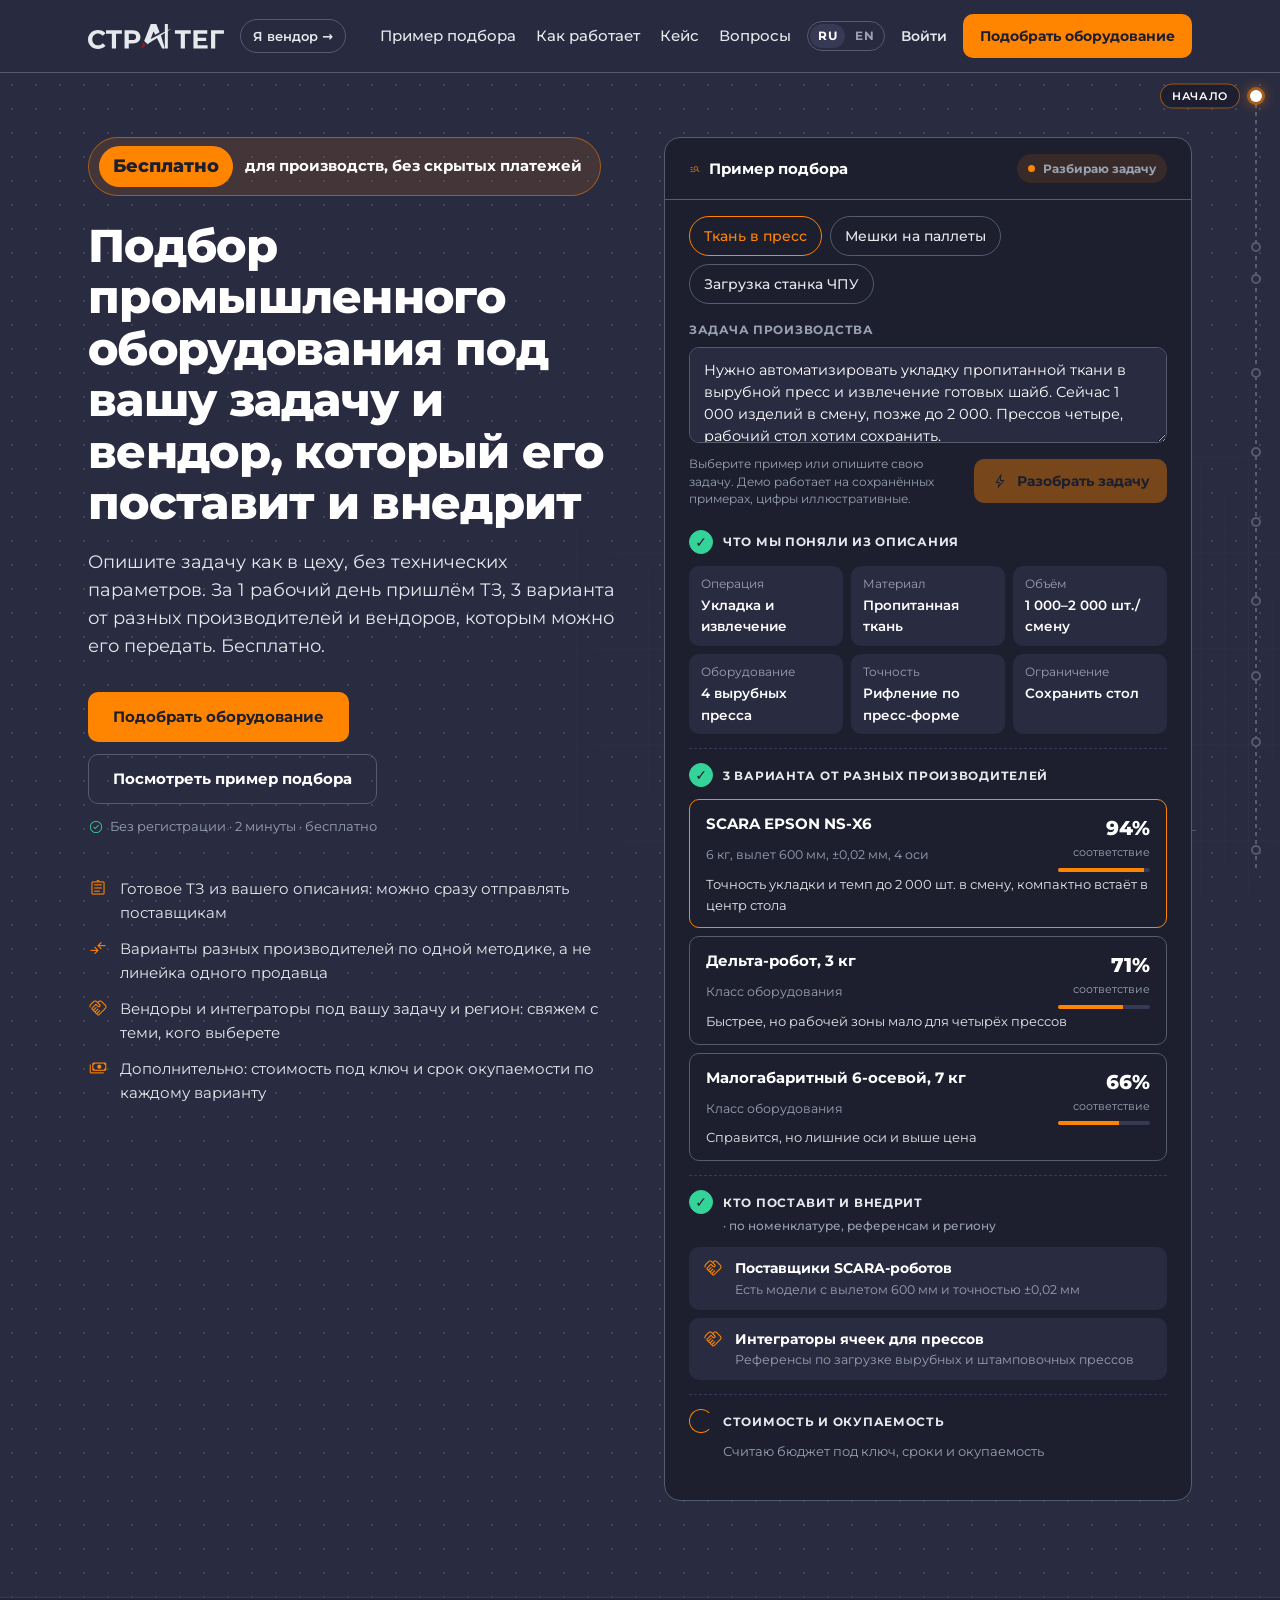
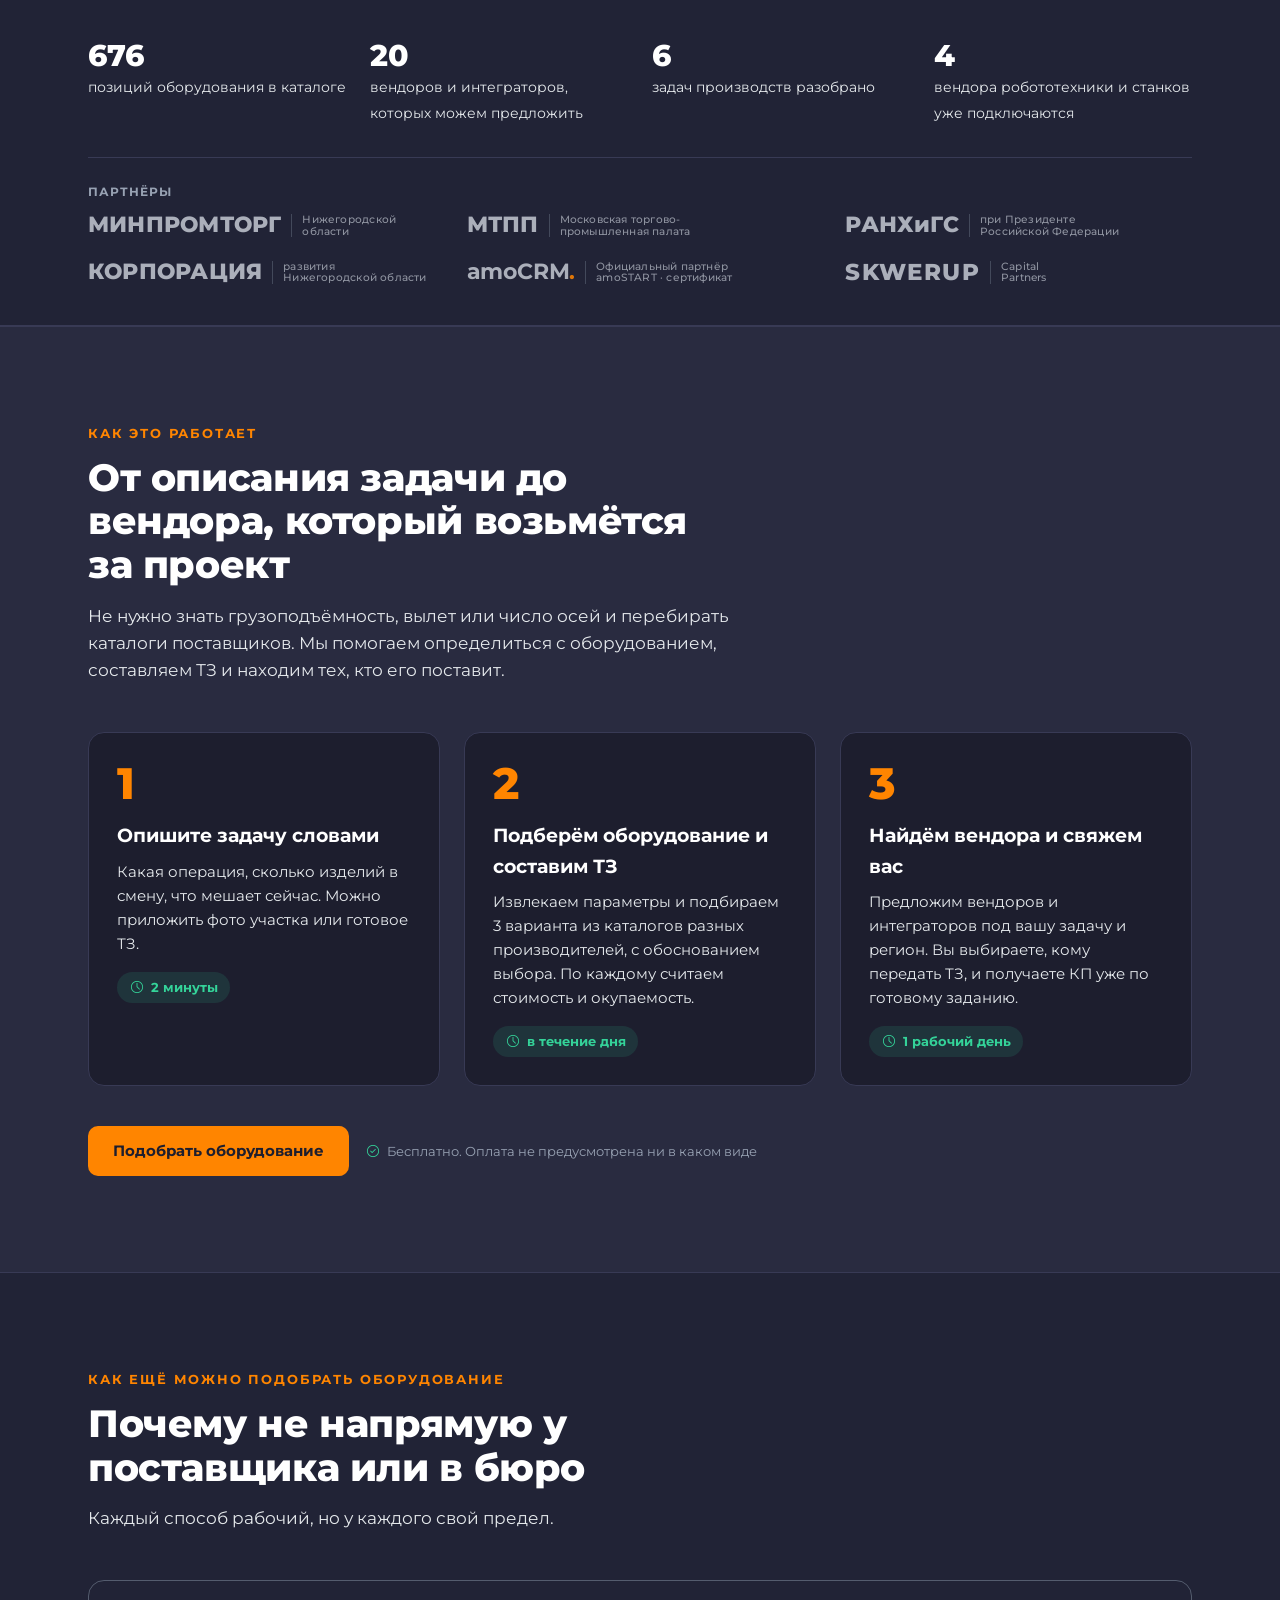
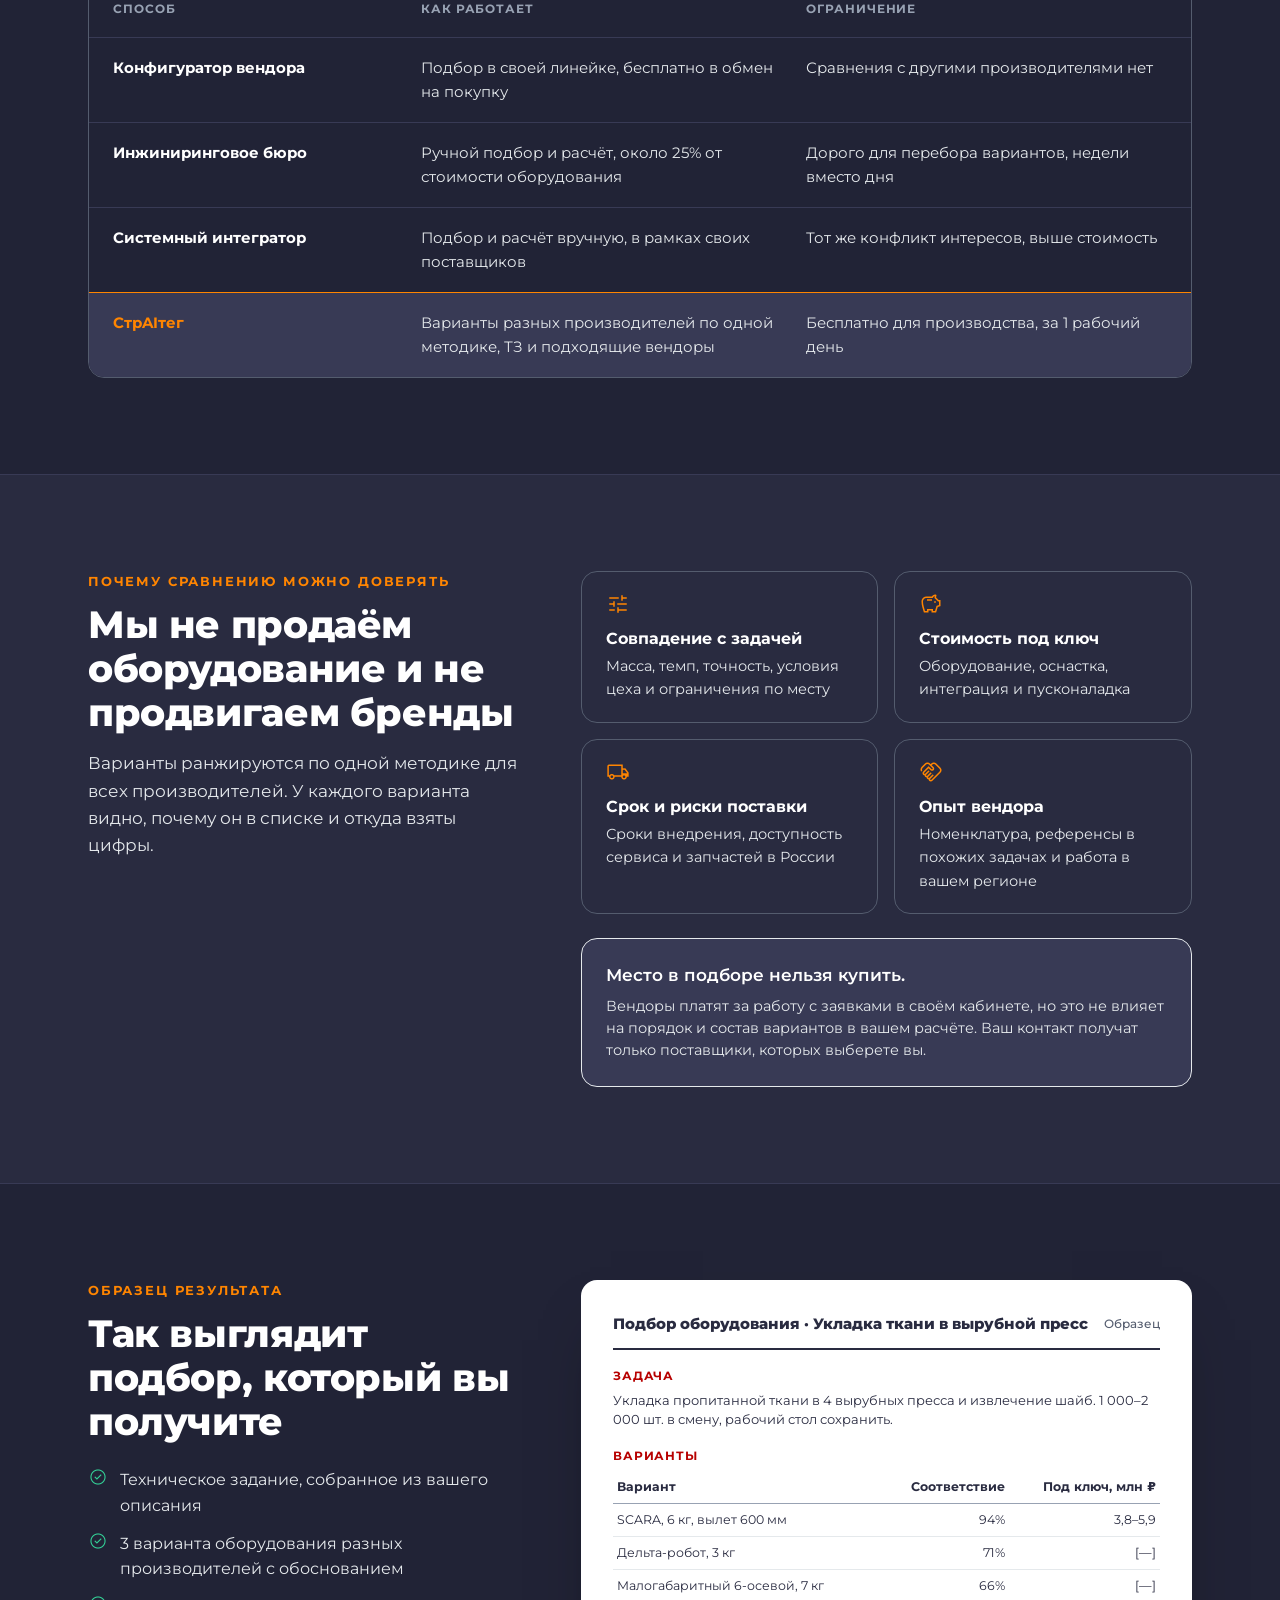
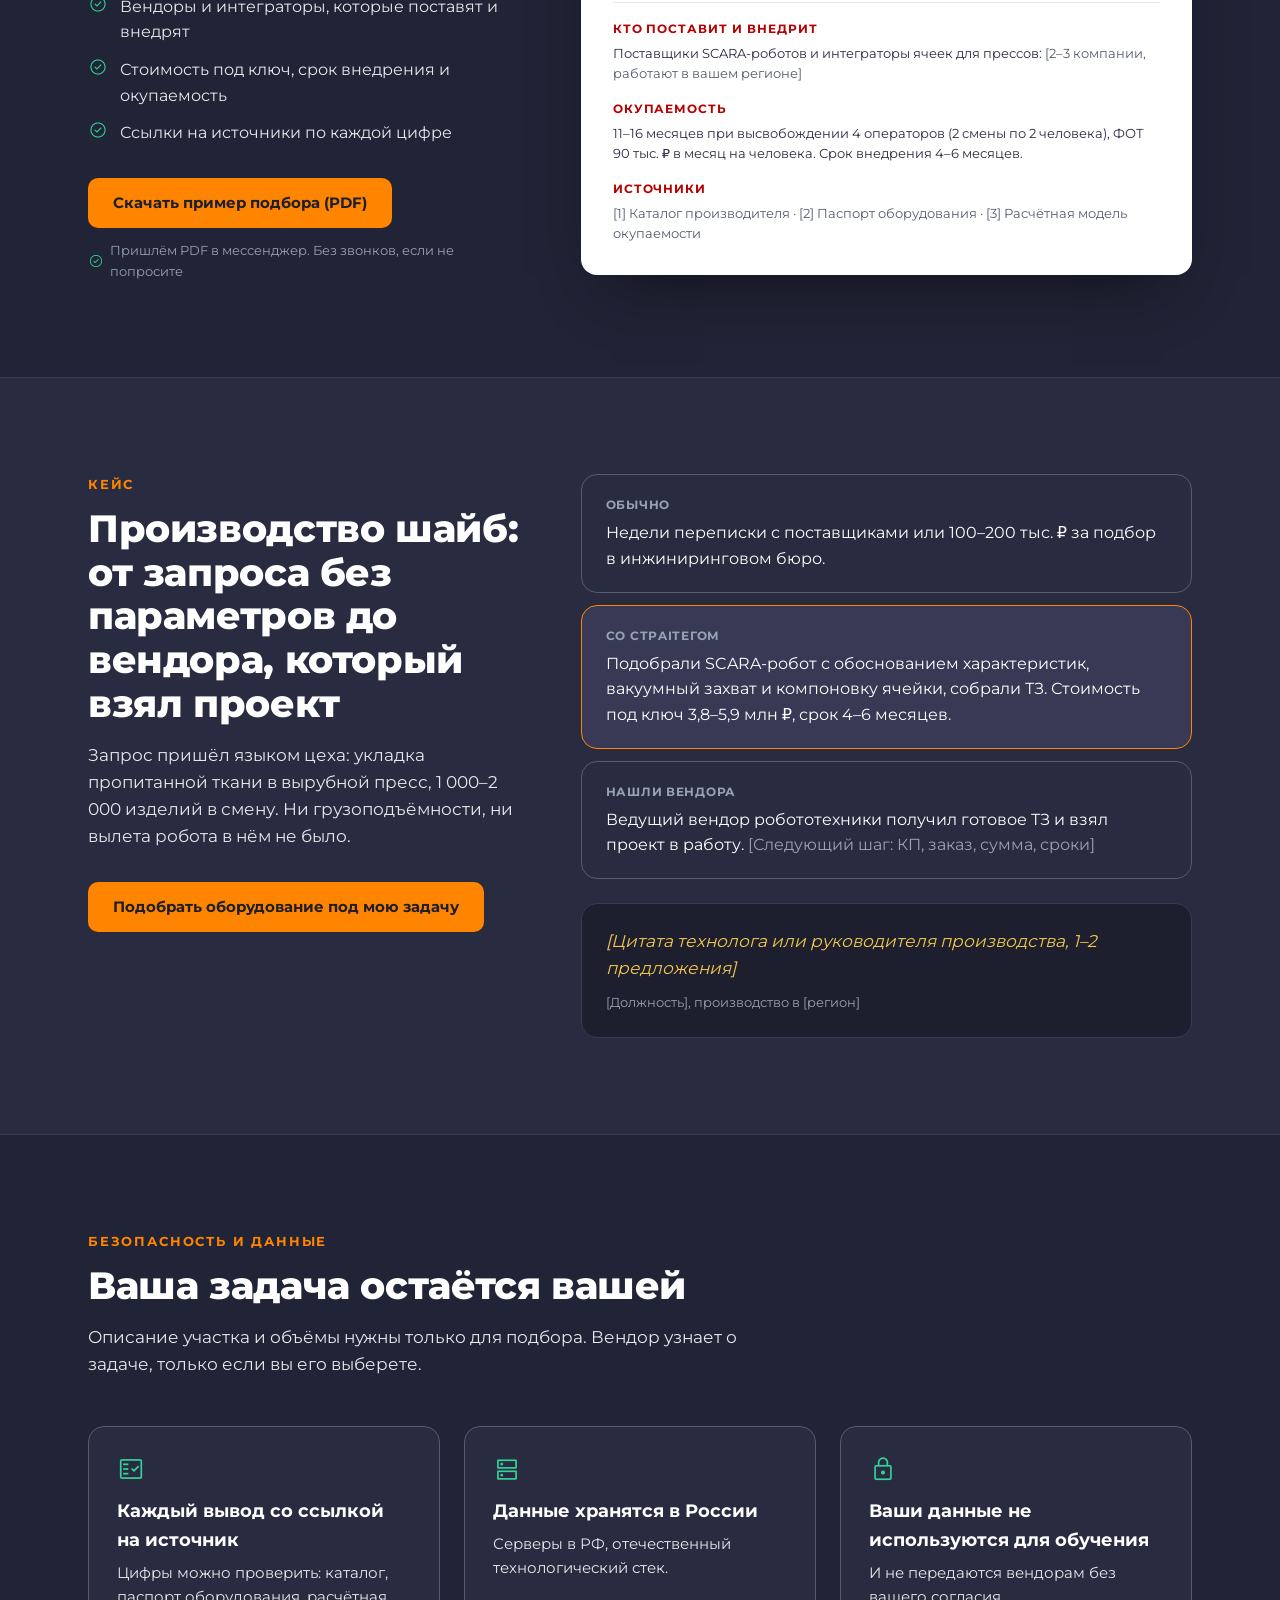
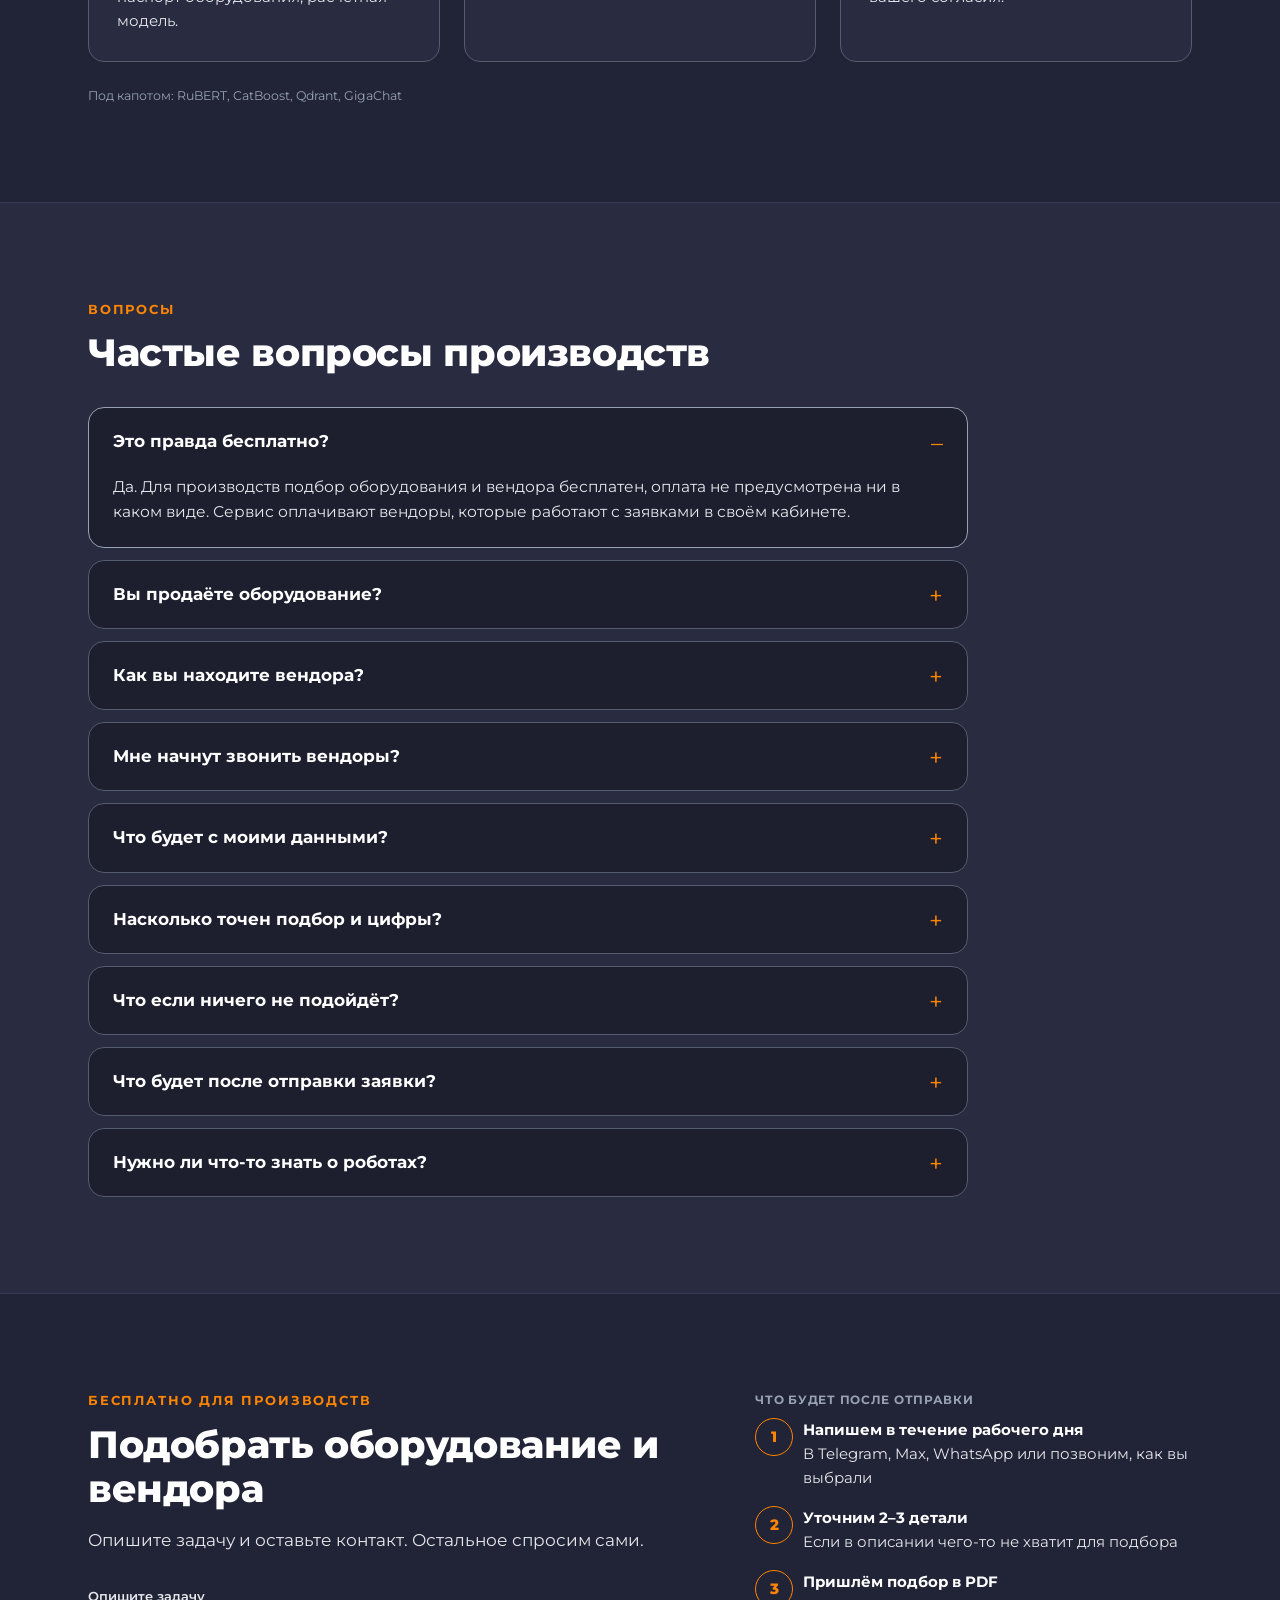
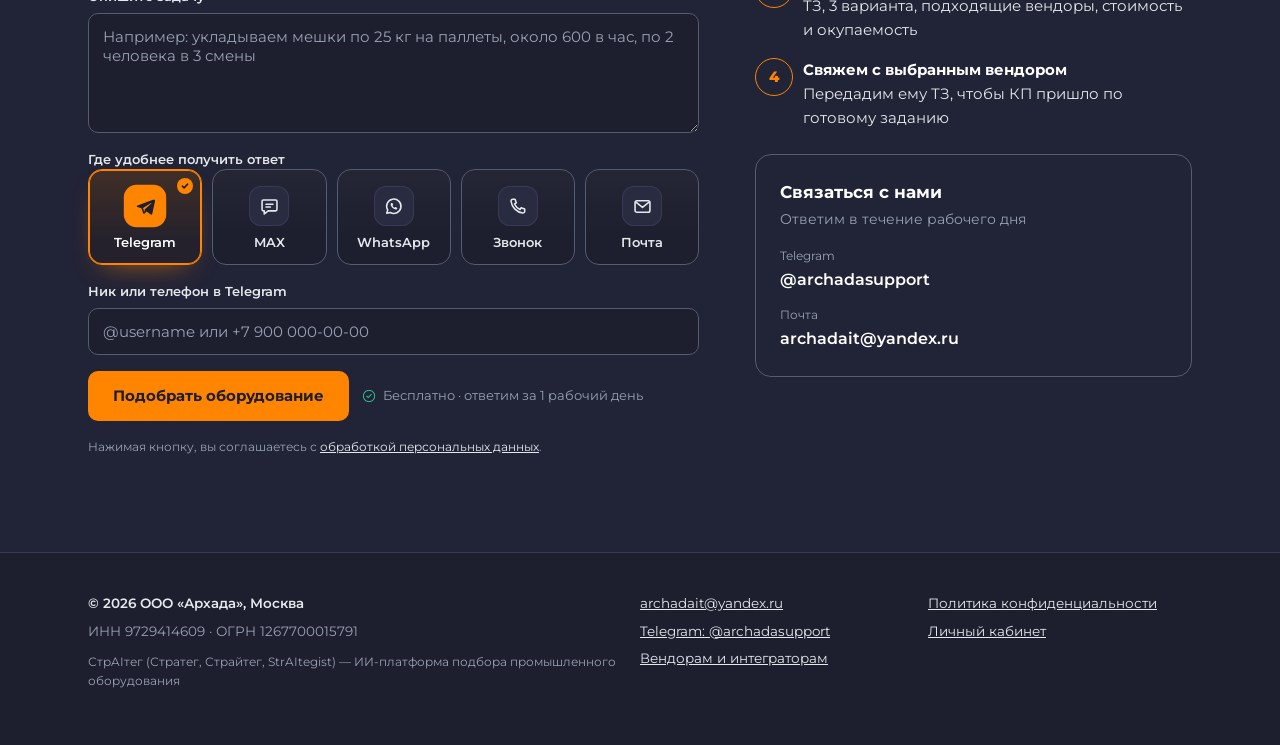
==== commit 2e31556a: "Merge branch 'main' into animations # Conflicts: #	en/index.html #	en/privacy/index.html #	index.htm" ====
--- a/index.html
+++ b/index.html
@@ -29,7 +29,7 @@
 <!-- Иконки: только используемые на сайте, загружаются в фоне и не задерживают показ страницы. При добавлении новой иконки допишите её имя в icon_names (по алфавиту). -->
 <link rel="preload" as="style" href="https://fonts.googleapis.com/css2?family=Material+Symbols+Outlined:opsz,wght,FILL,GRAD@24,300,0,0&icon_names=assignment,bolt,check,check_circle,compare_arrows,description,dns,fact_check,group_add,handshake,hub,inbox,insights,link,local_shipping,lock,manage_search,model_training,payments,precision_manufacturing,request_quote,savings,schedule,trending_up,tune&display=block" onload="this.onload=null;this.rel='stylesheet';if(document.fonts)document.fonts.load('24px &quot;Material Symbols Outlined&quot;','check').then(function(){document.documentElement.classList.add('ic-ok')})">
 <noscript><link rel="stylesheet" href="https://fonts.googleapis.com/css2?family=Material+Symbols+Outlined:opsz,wght,FILL,GRAD@24,300,0,0&icon_names=assignment,bolt,check,check_circle,compare_arrows,description,dns,fact_check,group_add,handshake,hub,inbox,insights,link,local_shipping,lock,manage_search,model_training,payments,precision_manufacturing,request_quote,savings,schedule,trending_up,tune&display=block"></noscript>
-<link rel="stylesheet" href="/assets/styles.css?v=20261105b">
+<link rel="stylesheet" href="/assets/styles.css?v=20261105c">
 <script type="application/ld+json">
 {"@context": "https://schema.org", "@graph": [{"@type": "Organization", "@id": "https://straitegist.ru/#org", "name": "СтрAIтег", "alternateName": ["StrAItegist", "Straitegist", "Стратег", "Страйтег", "СтрАИтег", "Стр AI тег"], "legalName": "ООО «Архада»", "url": "https://straitegist.ru/", "logo": "https://factory.straitegist.ru/assets/logo.svg", "email": "archadait@yandex.ru", "address": {"@type": "PostalAddress", "addressLocality": "Москва", "addressCountry": "RU"}}, {"@type": "WebSite", "@id": "https://factory.straitegist.ru/#site", "url": "https://factory.straitegist.ru/", "name": "СтрAIтег для производств", "inLanguage": "ru", "publisher": {"@id": "https://straitegist.ru/#org"}, "alternateName": ["СтрAIтег", "Стратег", "Страйтег", "StrAItegist"]}, {"@type": "Service", "@id": "https://factory.straitegist.ru/#service", "name": "Подбор промышленного оборудования и поставщика", "serviceType": "Подбор промышленного оборудования", "description": "По описанию задачи производства за 1 рабочий день готовим ТЗ на оборудование, 3 варианта оборудования разных производителей и вендоров, которые его поставят и внедрят. Станки ЧПУ, промышленные роботы, автоматизация и роботизация производства.", "provider": {"@id": "https://straitegist.ru/#org"}, "areaServed": {"@type": "Country", "name": "Россия"}, "audience": {"@type": "BusinessAudience", "audienceType": "Промышленные предприятия"}, "offers": {"@type": "Offer", "price": "0", "priceCurrency": "RUB", "description": "Бесплатно для производств"}, "url": "https://factory.straitegist.ru/"}, {"@type": "FAQPage", "@id": "https://factory.straitegist.ru/#faq", "mainEntity": [{"@type": "Question", "name": "Вы продаёте оборудование?", "acceptedAnswer": {"@type": "Answer", "text": "Нет. Мы не продаём оборудование и не конкурируем с поставщиками. Наша задача — помочь вам определиться с оборудованием и найти, кто его поставит."}}, {"@type": "Question", "name": "Как вы находите вендора?", "acceptedAnswer": {"@type": "Answer", "text": "Сопоставляем вашу задачу с профилями вендоров и интеграторов: номенклатурой, референсами в похожих проектах и регионом. Предлагаем подходящих, а вы выбираете, кому передать ТЗ."}}, {"@type": "Question", "name": "Мне начнут звонить вендоры?", "acceptedAnswer": {"@type": "Answer", "text": "Нет. Подбор приходит вам. Контакт получат только поставщики, которых вы сами выберете."}}, {"@type": "Question", "name": "Что будет с моими данными?", "acceptedAnswer": {"@type": "Answer", "text": "Описание задачи хранится на серверах в России и используется только для вашего подбора. Мы не используем ваши данные для обучения и не передаём их третьим лицам без вашего согласия."}}, {"@type": "Question", "name": "Насколько точен подбор и цифры?", "acceptedAnswer": {"@type": "Answer", "text": "У каждого варианта есть обоснование и ссылка на источник. Неуверенные места помечаем «Требует проверки специалистом». Стоимость и окупаемость предварительные, точная цена — в КП вендора по вашему ТЗ."}}, {"@type": "Question", "name": "Что если ничего не подойдёт?", "acceptedAnswer": {"@type": "Answer", "text": "Так и напишем, и объясним почему. Если задачу можно решить иначе, например другим классом оборудования, предложим вариант."}}, {"@type": "Question", "name": "Что будет после отправки заявки?", "acceptedAnswer": {"@type": "Answer", "text": "В течение рабочего дня напишем в выбранный мессенджер, при необходимости уточним 2–3 детали и пришлём подбор: ТЗ, 3 варианта и подходящих вендоров."}}, {"@type": "Question", "name": "Нужно ли что-то знать о роботах?", "acceptedAnswer": {"@type": "Answer", "text": "Нет. Опишите операцию так, как объяснили бы новому сотруднику: что делаем, сколько, какие ограничения. Параметры оборудования мы определим сами."}}]}]}
 </script>
@@ -364,6 +364,7 @@
 </dialog>
 <div class="mbar"><a class="btn btn-p" href="#lead">Подобрать оборудование бесплатно</a></div>
 </div>
-<script src="/assets/site.js?v=20261105b" defer></script>
+<script src="/assets/site.js?v=20261105c" defer></script>
+<script src="/assets/motion.js?v=20261105c" defer></script>
 </body>
 </html>
--- a/assets/styles.css
+++ b/assets/styles.css
@@ -437,3 +437,32 @@
 @media (prefers-reduced-motion:reduce){
 html{scroll-behavior:auto}
 }
+
+/* ===================== Анимации прокрутки (assets/motion.js) ===================== */
+/* Линия процесса справа вместо полосы прокрутки */
+html.has-rail{scrollbar-width:none}
+html.has-rail::-webkit-scrollbar{display:none}
+.rail{position:fixed;right:max(10px,env(safe-area-inset-right,0px));top:96px;bottom:28px;width:28px;z-index:15;cursor:pointer;touch-action:none;-webkit-user-select:none;user-select:none}
+.rail-track{position:absolute;left:13px;top:0;bottom:0;width:2px;border-radius:2px;background:repeating-linear-gradient(to bottom,#545C6E 0 4px,transparent 4px 8px)}
+.rail-fill{position:absolute;left:0;top:0;width:2px;border-radius:2px;background:#FF8500;box-shadow:0 0 8px rgba(255,133,0,.55);overflow:hidden}
+.rail-fill:after{content:"";position:absolute;inset:0;background:repeating-linear-gradient(to bottom,transparent 0 16px,rgba(255,236,210,.95) 16px 21px);background-size:100% 42px;animation:rail-flow 1.1s linear infinite}
+@keyframes rail-flow{to{background-position:0 42px}}
+.rail-head{position:absolute;left:14px;width:12px;height:12px;margin:-6px 0 0 -6px;border-radius:50%;background:#fff;box-shadow:0 0 0 3px rgba(255,133,0,.35),0 0 14px #FF8500;cursor:grab;z-index:2;transition:transform .15s}
+.rail-head:focus-visible{outline:2px solid #FF8500;outline-offset:4px}
+.rail.drag .rail-head{cursor:grabbing;transform:scale(1.3)}
+.rail-tip{position:absolute;right:22px;top:50%;transform:translateY(-50%);white-space:nowrap;font:600 11px/1 Montserrat,sans-serif;letter-spacing:.06em;text-transform:uppercase;color:#fff;background:rgba(29,30,46,.94);border:1px solid rgba(255,133,0,.55);border-radius:999px;padding:6px 11px;opacity:0;transition:opacity .35s;pointer-events:none}
+.rail.moving .rail-tip,.rail.drag .rail-tip,.rail-head:focus-visible .rail-tip{opacity:1}
+.rail-node{position:absolute;left:14px;width:20px;height:20px;margin:-10px 0 0 -10px;padding:0;border:0;background:none;cursor:pointer;z-index:1}
+.rail-node i{position:absolute;inset:5px;border-radius:50%;background:#292B40;border:2px solid #545C6E;transition:background-color .3s,border-color .3s,box-shadow .3s}
+.rail-node.on i{background:#FF8500;border-color:#FF8500}
+.rail-node.cur i{box-shadow:0 0 0 4px rgba(255,133,0,.2)}
+.rail-node span{position:absolute;right:24px;top:50%;transform:translateY(-50%);white-space:nowrap;font:600 11px/1 Montserrat,sans-serif;letter-spacing:.06em;text-transform:uppercase;color:#E5E9EC;background:rgba(29,30,46,.94);border:1px solid #545C6E;border-radius:999px;padding:6px 11px;opacity:0;transition:opacity .2s;pointer-events:none}
+.rail-node:hover span,.rail-node:focus-visible span{opacity:1}
+.rail-node:focus-visible{outline:none}
+.rail-node:focus-visible i{border-color:#fff}
+.rail.moving .rail-node.cur span{opacity:0}
+/* Инженерный чертёж на фоне */
+canvas.bp{position:fixed;inset:0;width:100%;height:100%;z-index:0;pointer-events:none}
+html.has-bp .pg{background:transparent;position:relative;z-index:1}
+html.has-bp section.alt,html.has-bp .proof{background:rgba(29,30,46,.55)}
+@media (prefers-reduced-motion:reduce){.rail-fill:after{animation:none}}
